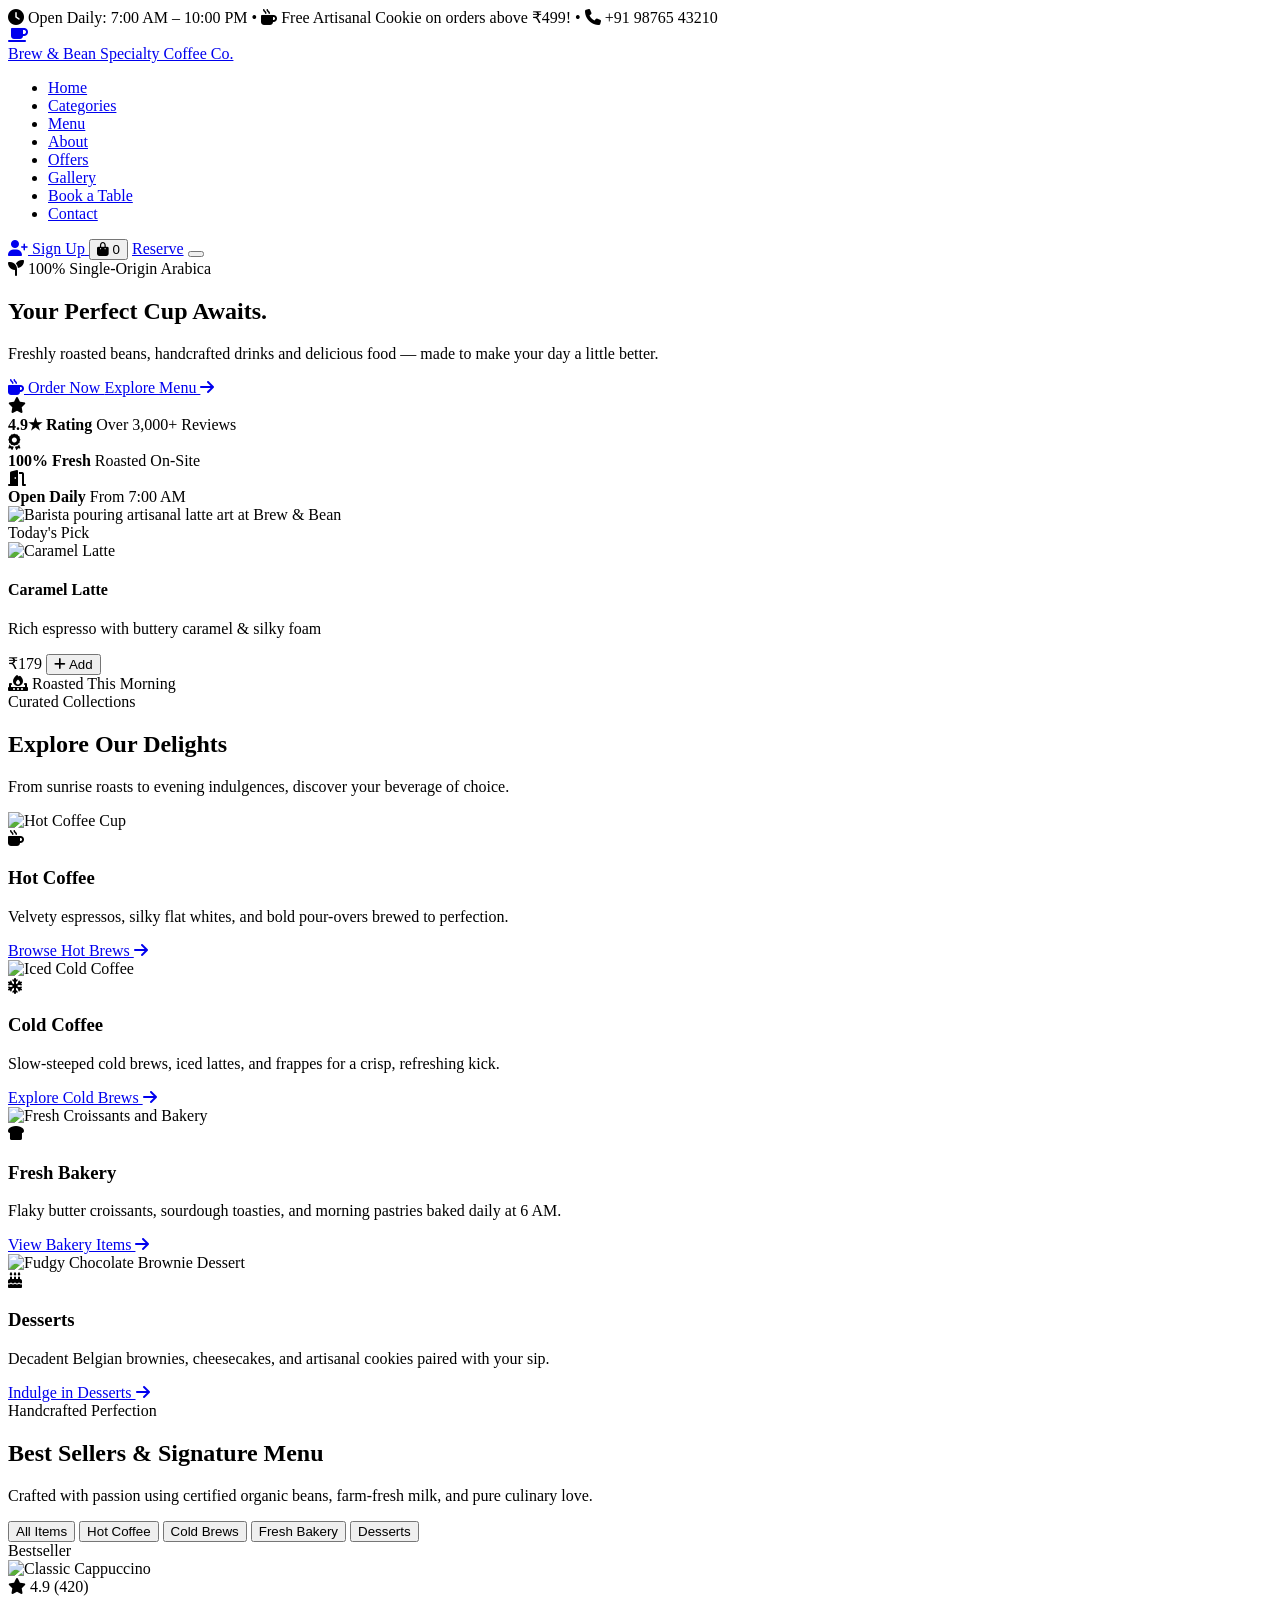
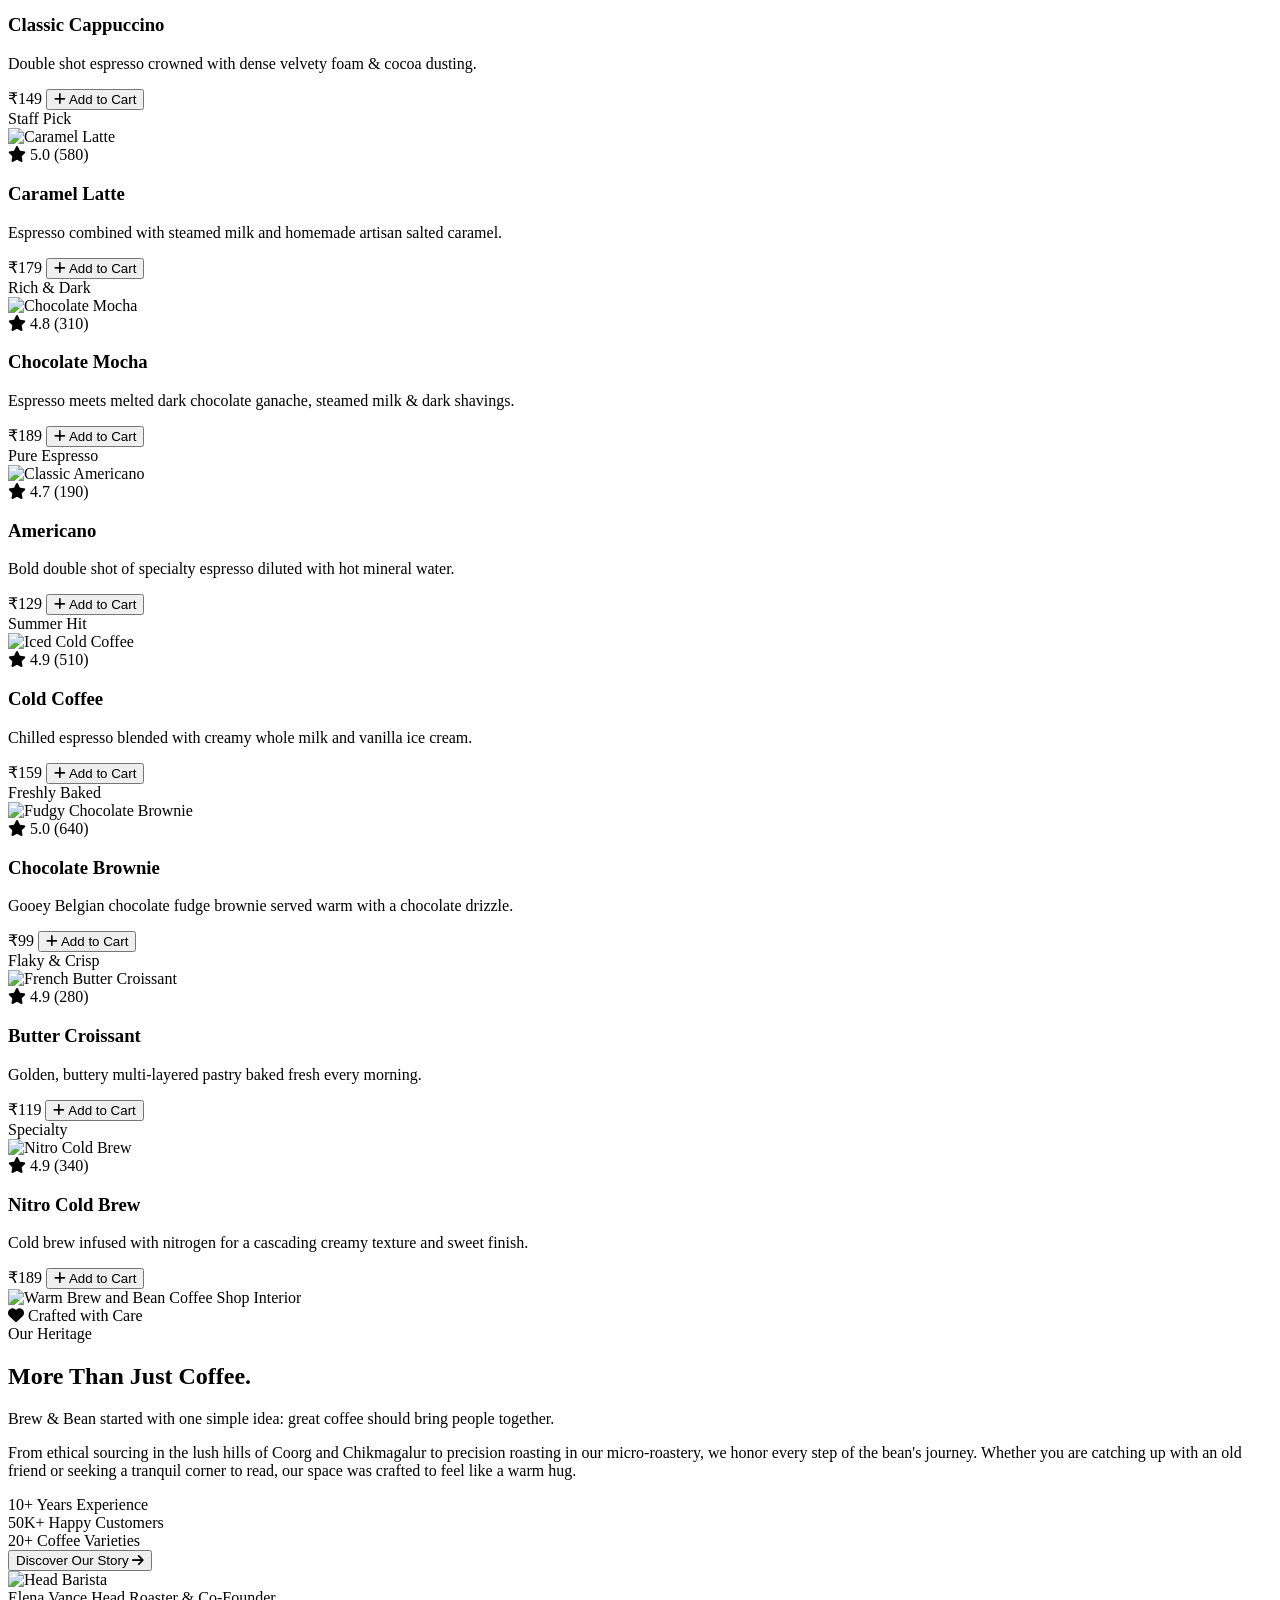
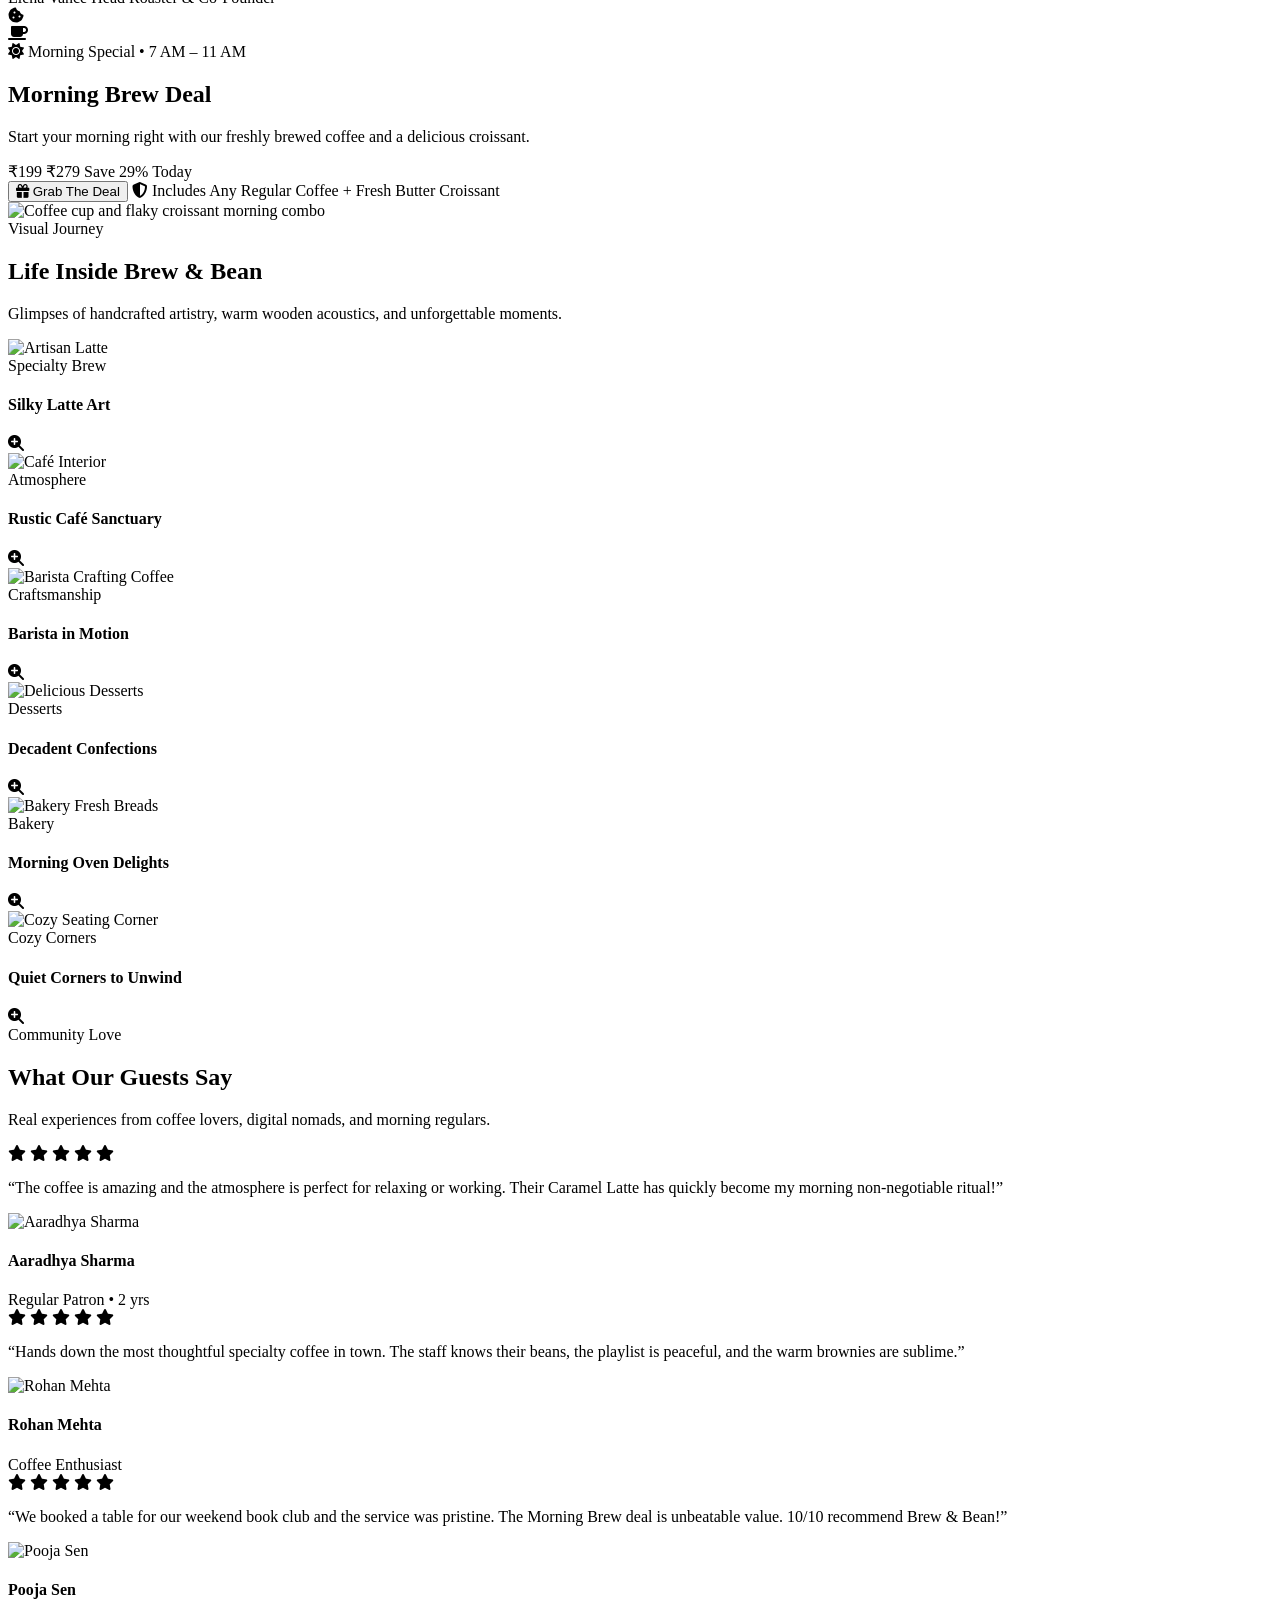
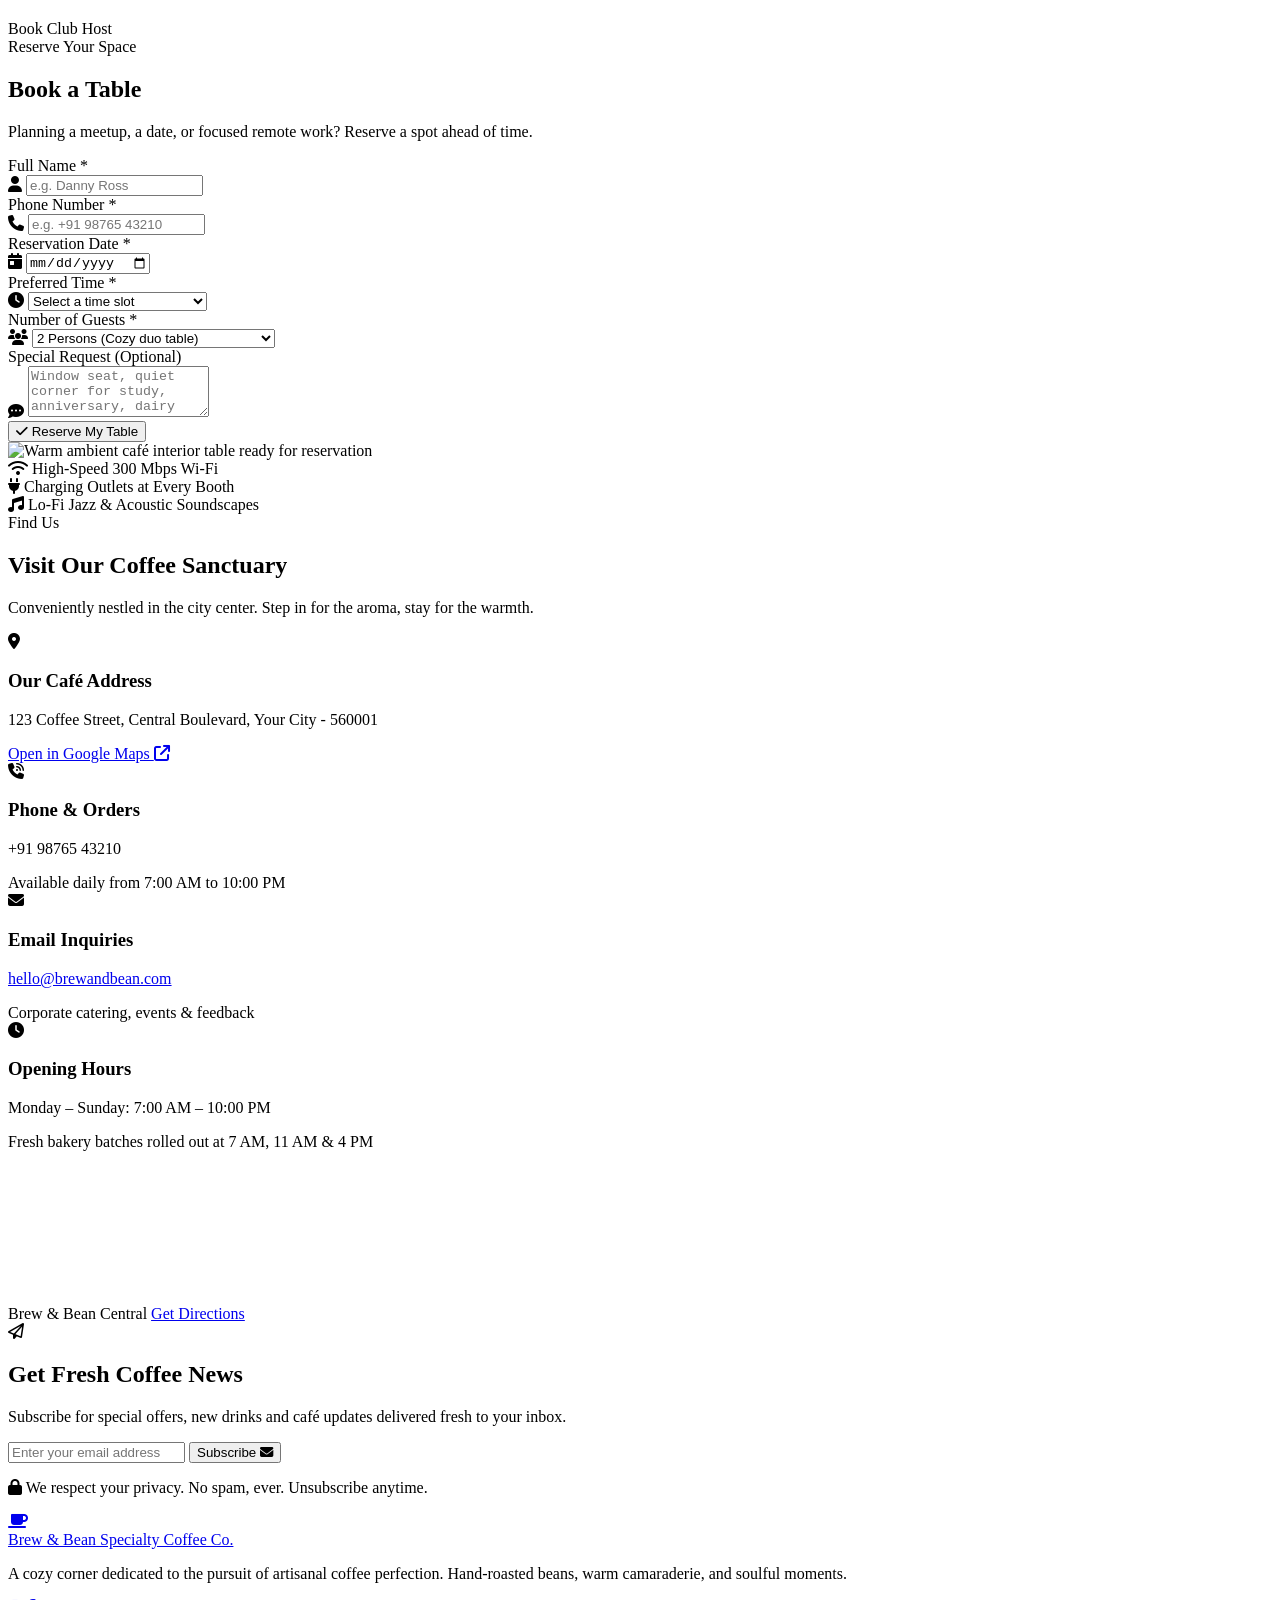
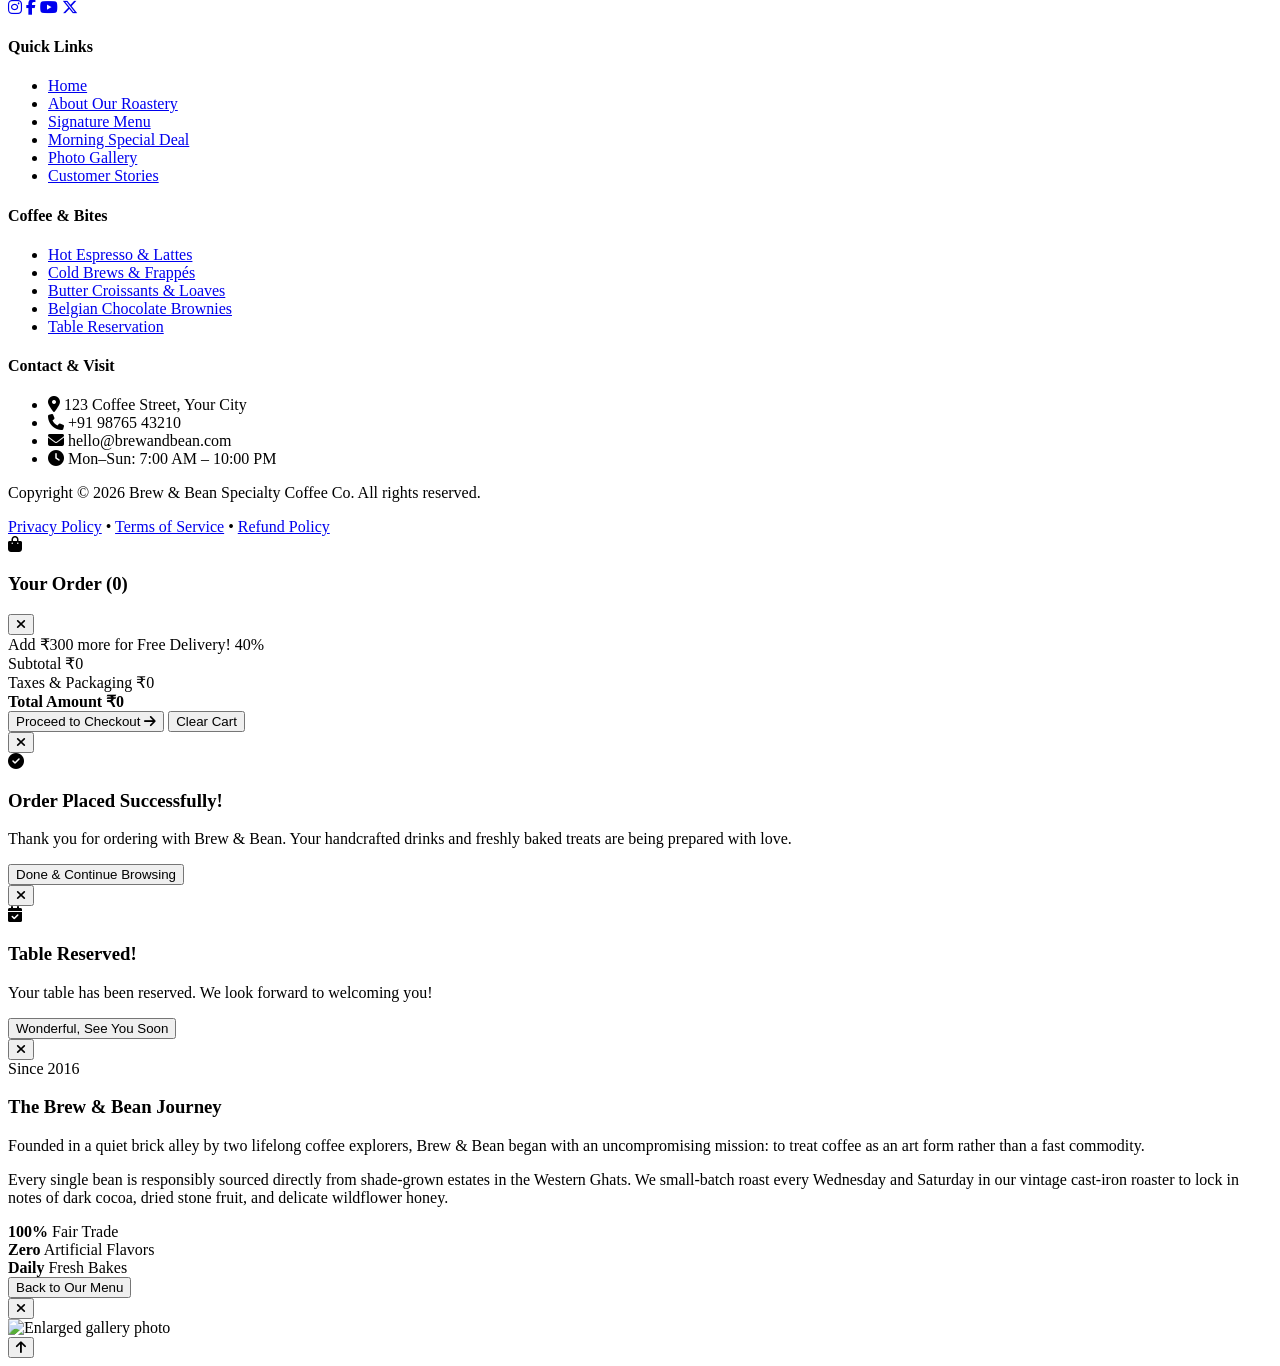
==== index.html @ 7ccc2989 "Add index.html" ====
<!DOCTYPE html>
<html lang="en">
<head>
  <meta charset="UTF-8">
  <meta name="viewport" content="width=device-width, initial-scale=1.0">
  <title>Brew & Bean | Handcrafted Artisanal Coffee & Bakery</title>
  <meta name="description" content="Experience freshly roasted specialty coffee, handcrafted drinks, and artisanal pastries at Brew & Bean. Visit our cozy café or order online.">

  <!-- Google Fonts: Playfair Display & DM Sans -->
  <link rel="preconnect" href="https://fonts.googleapis.com">
  <link rel="preconnect" href="https://fonts.gstatic.com" crossorigin>
  <link href="https://fonts.googleapis.com/css2?family=DM+Sans:ital,opsz,wght@0,9..40,300;0,9..40,400;0,9..40,500;0,9..40,600;0,9..40,700;1,9..40,400&family=Playfair+Display:ital,wght@0,400;0,500;0,600;0,700;0,800;1,400;1,600&display=swap" rel="stylesheet">

  <!-- Font Awesome Icons -->
  <link rel="stylesheet" href="https://cdnjs.cloudflare.com/ajax/libs/font-awesome/6.5.1/css/all.min.css" integrity="sha512-DTOQO9RWCH3ppGqcWaEA1BIZOC6xxalwEsw9c2QQeAIftl+Vegovlnee1c9QX4TctnWMn13TZye+giMm8e2LwA==" crossorigin="anonymous" referrerpolicy="no-referrer" />

  <!-- Main Stylesheet -->
  <link rel="stylesheet" href="style.css">
</head>
<body>

  <!-- Top Announcement Bar -->
  <div class="top-bar">
    <div class="container top-bar-content">
      <span><i class="fa-solid fa-clock"></i> Open Daily: 7:00 AM – 10:00 PM</span>
      <span class="top-bar-divider">•</span>
      <span><i class="fa-solid fa-mug-hot"></i> Free Artisanal Cookie on orders above ₹499!</span>
      <span class="top-bar-divider">•</span>
      <span><i class="fa-solid fa-phone"></i> +91 98765 43210</span>
    </div>
  </div>

  <!-- Sticky Navbar -->
  <header class="navbar" id="navbar">
    <div class="container nav-container">
      <a href="#home" class="logo" aria-label="Brew & Bean Home">
        <div class="logo-icon">
          <i class="fa-solid fa-mug-saucer"></i>
        </div>
        <div class="logo-text">
          <span class="brand-title">Brew &amp; Bean</span>
          <span class="brand-subtitle">Specialty Coffee Co.</span>
        </div>
      </a>

      <!-- Desktop Nav Menu -->
      <nav class="nav-menu" id="navMenu">
        <ul class="nav-list">
          <li class="nav-item"><a href="#home" class="nav-link active">Home</a></li>
          <li class="nav-item"><a href="#categories" class="nav-link">Categories</a></li>
          <li class="nav-item"><a href="#menu" class="nav-link">Menu</a></li>
          <li class="nav-item"><a href="#about" class="nav-link">About</a></li>
          <li class="nav-item"><a href="#deal" class="nav-link">Offers</a></li>
          <li class="nav-item"><a href="#gallery" class="nav-link">Gallery</a></li>
          <li class="nav-item"><a href="#reservation" class="nav-link">Book a Table</a></li>
          <li class="nav-item"><a href="#contact" class="nav-link">Contact</a></li>
        </ul>
      </nav>

      <!-- Nav Actions -->
      <div class="nav-actions">
        <!-- Single Sign Up Button -->
        <a href="auth.html#signup" class="btn btn-outline nav-signup-btn" id="navSignUpBtn" aria-label="Sign Up for Account">
          <i class="fa-solid fa-user-plus"></i> <span class="signup-btn-text">Sign Up</span>
        </a>

        <!-- Cart Toggle Button -->
        <button class="cart-btn" id="cartBtn" aria-label="View Shopping Cart">
          <i class="fa-solid fa-bag-shopping"></i>
          <span class="cart-badge" id="cartBadge">0</span>
        </button>

        <a href="#reservation" class="btn btn-primary nav-reserve-btn">Reserve</a>

        <!-- Mobile Hamburger Button -->
        <button class="hamburger-btn" id="hamburgerBtn" aria-label="Toggle navigation menu" aria-expanded="false">
          <span class="bar"></span>
          <span class="bar"></span>
          <span class="bar"></span>
        </button>
      </div>
    </div>
  </header>

  <main>
    <!-- Hero Section -->
    <section class="hero" id="home">
      <div class="hero-bg-overlay"></div>
      <div class="container hero-container">
        <div class="hero-content">
          <div class="hero-tag">
            <i class="fa-solid fa-seedling"></i> 100% Single-Origin Arabica
          </div>
          <h1 class="hero-title">
            Your Perfect Cup <span class="highlight-caramel">Awaits.</span>
          </h1>
          <p class="hero-subtitle">
            Freshly roasted beans, handcrafted drinks and delicious food — made to make your day a little better.
          </p>
          
          <div class="hero-buttons">
            <a href="#menu" class="btn btn-primary btn-lg">
              <i class="fa-solid fa-mug-hot"></i> Order Now
            </a>
            <a href="#menu" class="btn btn-outline btn-lg">
              Explore Menu <i class="fa-solid fa-arrow-right"></i>
            </a>
          </div>

          <!-- Trust Badges -->
          <div class="trust-badges">
            <div class="trust-item">
              <div class="trust-icon">
                <i class="fa-solid fa-star"></i>
              </div>
              <div class="trust-text">
                <strong>4.9★ Rating</strong>
                <span>Over 3,000+ Reviews</span>
              </div>
            </div>
            <div class="trust-divider"></div>
            <div class="trust-item">
              <div class="trust-icon">
                <i class="fa-solid fa-award"></i>
              </div>
              <div class="trust-text">
                <strong>100% Fresh</strong>
                <span>Roasted On-Site</span>
              </div>
            </div>
            <div class="trust-divider"></div>
            <div class="trust-item">
              <div class="trust-icon">
                <i class="fa-solid fa-door-open"></i>
              </div>
              <div class="trust-text">
                <strong>Open Daily</strong>
                <span>From 7:00 AM</span>
              </div>
            </div>
          </div>
        </div>

        <!-- Hero Media with Floating Pick Card -->
        <div class="hero-visual">
          <div class="hero-image-wrapper">
            <img src="https://images.unsplash.com/photo-1509042239860-f550ce710b93?q=80&w=1000&auto=format&fit=crop" 
                 alt="Barista pouring artisanal latte art at Brew & Bean" 
                 class="hero-img" 
                 id="heroImage" 
                 loading="eager">
            
            <div class="hero-glow"></div>

            <!-- Floating "Today's Pick" Card -->
            <div class="todays-pick-card" id="todaysPick">
              <div class="pick-tag">Today's Pick</div>
              <div class="pick-body">
                <img src="https://images.unsplash.com/photo-1570968915860-54d5c301fa9f?q=80&w=300&auto=format&fit=crop" 
                     alt="Caramel Latte" 
                     class="pick-img">
                <div class="pick-info">
                  <h4 class="pick-title">Caramel Latte</h4>
                  <p class="pick-desc">Rich espresso with buttery caramel & silky foam</p>
                  <div class="pick-price-row">
                    <span class="pick-price">₹179</span>
                    <button class="btn btn-sm btn-primary add-pick-btn" 
                            data-id="caramel-latte" 
                            data-name="Caramel Latte" 
                            data-price="179" 
                            data-img="https://images.unsplash.com/photo-1570968915860-54d5c301fa9f?q=80&w=300&auto=format&fit=crop"
                            aria-label="Add Caramel Latte to cart">
                      <i class="fa-solid fa-plus"></i> Add
                    </button>
                  </div>
                </div>
              </div>
            </div>

            <!-- Floating Steam Badge -->
            <div class="floating-badge fresh-roast-badge">
              <i class="fa-solid fa-fire-burner"></i>
              <span>Roasted This Morning</span>
            </div>
          </div>
        </div>
      </div>
    </section>

    <!-- Categories Section -->
    <section class="section categories-section" id="categories">
      <div class="container">
        <div class="section-header text-center">
          <span class="section-badge">Curated Collections</span>
          <h2 class="section-title">Explore Our Delights</h2>
          <p class="section-subtitle">
            From sunrise roasts to evening indulgences, discover your beverage of choice.
          </p>
        </div>

        <div class="categories-grid">
          <!-- Card 1: Hot Coffee -->
          <div class="category-card" data-category="hot-coffee">
            <div class="category-img-container">
              <img src="https://images.unsplash.com/photo-1514432324607-a09d9b4aefdd?q=80&w=600&auto=format&fit=crop" 
                   alt="Hot Coffee Cup" 
                   loading="lazy">
              <div class="category-icon-overlay">
                <i class="fa-solid fa-mug-hot"></i>
              </div>
            </div>
            <div class="category-content">
              <h3 class="category-title">Hot Coffee</h3>
              <p class="category-description">
                Velvety espressos, silky flat whites, and bold pour-overs brewed to perfection.
              </p>
              <a href="#menu" class="category-link" data-filter="hot">Browse Hot Brews <i class="fa-solid fa-arrow-right"></i></a>
            </div>
          </div>

          <!-- Card 2: Cold Coffee -->
          <div class="category-card" data-category="cold-coffee">
            <div class="category-img-container">
              <img src="https://images.unsplash.com/photo-1517701550927-30cf4ba1dba5?q=80&w=600&auto=format&fit=crop" 
                   alt="Iced Cold Coffee" 
                   loading="lazy">
              <div class="category-icon-overlay">
                <i class="fa-solid fa-snowflake"></i>
              </div>
            </div>
            <div class="category-content">
              <h3 class="category-title">Cold Coffee</h3>
              <p class="category-description">
                Slow-steeped cold brews, iced lattes, and frappes for a crisp, refreshing kick.
              </p>
              <a href="#menu" class="category-link" data-filter="cold">Explore Cold Brews <i class="fa-solid fa-arrow-right"></i></a>
            </div>
          </div>

          <!-- Card 3: Fresh Bakery -->
          <div class="category-card" data-category="bakery">
            <div class="category-img-container">
              <img src="https://images.unsplash.com/photo-1555507036-ab1f4038808a?q=80&w=600&auto=format&fit=crop" 
                   alt="Fresh Croissants and Bakery" 
                   loading="lazy">
              <div class="category-icon-overlay">
                <i class="fa-solid fa-bread-slice"></i>
              </div>
            </div>
            <div class="category-content">
              <h3 class="category-title">Fresh Bakery</h3>
              <p class="category-description">
                Flaky butter croissants, sourdough toasties, and morning pastries baked daily at 6 AM.
              </p>
              <a href="#menu" class="category-link" data-filter="bakery">View Bakery Items <i class="fa-solid fa-arrow-right"></i></a>
            </div>
          </div>

          <!-- Card 4: Desserts -->
          <div class="category-card" data-category="desserts">
            <div class="category-img-container">
              <img src="https://images.unsplash.com/photo-1606313564200-e75d5e30476c?q=80&w=600&auto=format&fit=crop" 
                   alt="Fudgy Chocolate Brownie Dessert" 
                   loading="lazy">
              <div class="category-icon-overlay">
                <i class="fa-solid fa-cake-candles"></i>
              </div>
            </div>
            <div class="category-content">
              <h3 class="category-title">Desserts</h3>
              <p class="category-description">
                Decadent Belgian brownies, cheesecakes, and artisanal cookies paired with your sip.
              </p>
              <a href="#menu" class="category-link" data-filter="desserts">Indulge in Desserts <i class="fa-solid fa-arrow-right"></i></a>
            </div>
          </div>
        </div>
      </div>
    </section>

    <!-- Best Sellers / Menu Section -->
    <section class="section menu-section" id="menu">
      <div class="container">
        <div class="section-header text-center">
          <span class="section-badge">Handcrafted Perfection</span>
          <h2 class="section-title">Best Sellers &amp; Signature Menu</h2>
          <p class="section-subtitle">
            Crafted with passion using certified organic beans, farm-fresh milk, and pure culinary love.
          </p>
        </div>

        <!-- Filter Tabs -->
        <div class="menu-filters">
          <button class="filter-btn active" data-category="all">All Items</button>
          <button class="filter-btn" data-category="hot">Hot Coffee</button>
          <button class="filter-btn" data-category="cold">Cold Brews</button>
          <button class="filter-btn" data-category="bakery">Fresh Bakery</button>
          <button class="filter-btn" data-category="desserts">Desserts</button>
        </div>

        <!-- Products Grid -->
        <div class="products-grid" id="productsGrid">
          <!-- Product 1: Classic Cappuccino -->
          <div class="product-card" data-category="hot">
            <div class="product-badge">Bestseller</div>
            <div class="product-img-wrapper">
              <img src="https://images.unsplash.com/photo-1572442388796-11668a67e53d?q=80&w=600&auto=format&fit=crop" 
                   alt="Classic Cappuccino" 
                   loading="lazy">
            </div>
            <div class="product-details">
              <div class="product-rating">
                <i class="fa-solid fa-star"></i> 4.9 <span>(420)</span>
              </div>
              <h3 class="product-name">Classic Cappuccino</h3>
              <p class="product-desc">Double shot espresso crowned with dense velvety foam & cocoa dusting.</p>
              <div class="product-footer">
                <span class="product-price">₹149</span>
                <button class="btn btn-sm btn-primary add-to-cart-btn" 
                        data-id="classic-cappuccino" 
                        data-name="Classic Cappuccino" 
                        data-price="149" 
                        data-img="https://images.unsplash.com/photo-1572442388796-11668a67e53d?q=80&w=600&auto=format&fit=crop">
                  <i class="fa-solid fa-plus"></i> Add to Cart
                </button>
              </div>
            </div>
          </div>

          <!-- Product 2: Caramel Latte -->
          <div class="product-card" data-category="hot">
            <div class="product-badge">Staff Pick</div>
            <div class="product-img-wrapper">
              <img src="https://images.unsplash.com/photo-1570968915860-54d5c301fa9f?q=80&w=600&auto=format&fit=crop" 
                   alt="Caramel Latte" 
                   loading="lazy">
            </div>
            <div class="product-details">
              <div class="product-rating">
                <i class="fa-solid fa-star"></i> 5.0 <span>(580)</span>
              </div>
              <h3 class="product-name">Caramel Latte</h3>
              <p class="product-desc">Espresso combined with steamed milk and homemade artisan salted caramel.</p>
              <div class="product-footer">
                <span class="product-price">₹179</span>
                <button class="btn btn-sm btn-primary add-to-cart-btn" 
                        data-id="caramel-latte" 
                        data-name="Caramel Latte" 
                        data-price="179" 
                        data-img="https://images.unsplash.com/photo-1570968915860-54d5c301fa9f?q=80&w=600&auto=format&fit=crop">
                  <i class="fa-solid fa-plus"></i> Add to Cart
                </button>
              </div>
            </div>
          </div>

          <!-- Product 3: Chocolate Mocha -->
          <div class="product-card" data-category="hot">
            <div class="product-badge">Rich & Dark</div>
            <div class="product-img-wrapper">
              <img src="https://images.unsplash.com/photo-1578314675249-a6910f80cc4e?q=80&w=600&auto=format&fit=crop" 
                   alt="Chocolate Mocha" 
                   loading="lazy">
            </div>
            <div class="product-details">
              <div class="product-rating">
                <i class="fa-solid fa-star"></i> 4.8 <span>(310)</span>
              </div>
              <h3 class="product-name">Chocolate Mocha</h3>
              <p class="product-desc">Espresso meets melted dark chocolate ganache, steamed milk & dark shavings.</p>
              <div class="product-footer">
                <span class="product-price">₹189</span>
                <button class="btn btn-sm btn-primary add-to-cart-btn" 
                        data-id="chocolate-mocha" 
                        data-name="Chocolate Mocha" 
                        data-price="189" 
                        data-img="https://images.unsplash.com/photo-1578314675249-a6910f80cc4e?q=80&w=600&auto=format&fit=crop">
                  <i class="fa-solid fa-plus"></i> Add to Cart
                </button>
              </div>
            </div>
          </div>

          <!-- Product 4: Americano -->
          <div class="product-card" data-category="hot">
            <div class="product-badge">Pure Espresso</div>
            <div class="product-img-wrapper">
              <img src="https://images.unsplash.com/photo-1551030173-122aabc4489c?q=80&w=600&auto=format&fit=crop" 
                   alt="Classic Americano" 
                   loading="lazy">
            </div>
            <div class="product-details">
              <div class="product-rating">
                <i class="fa-solid fa-star"></i> 4.7 <span>(190)</span>
              </div>
              <h3 class="product-name">Americano</h3>
              <p class="product-desc">Bold double shot of specialty espresso diluted with hot mineral water.</p>
              <div class="product-footer">
                <span class="product-price">₹129</span>
                <button class="btn btn-sm btn-primary add-to-cart-btn" 
                        data-id="americano" 
                        data-name="Americano" 
                        data-price="129" 
                        data-img="https://images.unsplash.com/photo-1551030173-122aabc4489c?q=80&w=600&auto=format&fit=crop">
                  <i class="fa-solid fa-plus"></i> Add to Cart
                </button>
              </div>
            </div>
          </div>

          <!-- Product 5: Cold Coffee -->
          <div class="product-card" data-category="cold">
            <div class="product-badge">Summer Hit</div>
            <div class="product-img-wrapper">
              <img src="https://images.unsplash.com/photo-1517701550927-30cf4ba1dba5?q=80&w=600&auto=format&fit=crop" 
                   alt="Iced Cold Coffee" 
                   loading="lazy">
            </div>
            <div class="product-details">
              <div class="product-rating">
                <i class="fa-solid fa-star"></i> 4.9 <span>(510)</span>
              </div>
              <h3 class="product-name">Cold Coffee</h3>
              <p class="product-desc">Chilled espresso blended with creamy whole milk and vanilla ice cream.</p>
              <div class="product-footer">
                <span class="product-price">₹159</span>
                <button class="btn btn-sm btn-primary add-to-cart-btn" 
                        data-id="cold-coffee" 
                        data-name="Cold Coffee" 
                        data-price="159" 
                        data-img="https://images.unsplash.com/photo-1517701550927-30cf4ba1dba5?q=80&w=600&auto=format&fit=crop">
                  <i class="fa-solid fa-plus"></i> Add to Cart
                </button>
              </div>
            </div>
          </div>

          <!-- Product 6: Chocolate Brownie -->
          <div class="product-card" data-category="desserts">
            <div class="product-badge">Freshly Baked</div>
            <div class="product-img-wrapper">
              <img src="https://images.unsplash.com/photo-1606313564200-e75d5e30476c?q=80&w=600&auto=format&fit=crop" 
                   alt="Fudgy Chocolate Brownie" 
                   loading="lazy">
            </div>
            <div class="product-details">
              <div class="product-rating">
                <i class="fa-solid fa-star"></i> 5.0 <span>(640)</span>
              </div>
              <h3 class="product-name">Chocolate Brownie</h3>
              <p class="product-desc">Gooey Belgian chocolate fudge brownie served warm with a chocolate drizzle.</p>
              <div class="product-footer">
                <span class="product-price">₹99</span>
                <button class="btn btn-sm btn-primary add-to-cart-btn" 
                        data-id="chocolate-brownie" 
                        data-name="Chocolate Brownie" 
                        data-price="99" 
                        data-img="https://images.unsplash.com/photo-1606313564200-e75d5e30476c?q=80&w=600&auto=format&fit=crop">
                  <i class="fa-solid fa-plus"></i> Add to Cart
                </button>
              </div>
            </div>
          </div>

          <!-- Product 7: French Butter Croissant (Bakery bonus) -->
          <div class="product-card" data-category="bakery">
            <div class="product-badge">Flaky & Crisp</div>
            <div class="product-img-wrapper">
              <img src="https://images.unsplash.com/photo-1555507036-ab1f4038808a?q=80&w=600&auto=format&fit=crop" 
                   alt="French Butter Croissant" 
                   loading="lazy">
            </div>
            <div class="product-details">
              <div class="product-rating">
                <i class="fa-solid fa-star"></i> 4.9 <span>(280)</span>
              </div>
              <h3 class="product-name">Butter Croissant</h3>
              <p class="product-desc">Golden, buttery multi-layered pastry baked fresh every morning.</p>
              <div class="product-footer">
                <span class="product-price">₹119</span>
                <button class="btn btn-sm btn-primary add-to-cart-btn" 
                        data-id="butter-croissant" 
                        data-name="Butter Croissant" 
                        data-price="119" 
                        data-img="https://images.unsplash.com/photo-1555507036-ab1f4038808a?q=80&w=600&auto=format&fit=crop">
                  <i class="fa-solid fa-plus"></i> Add to Cart
                </button>
              </div>
            </div>
          </div>

          <!-- Product 8: Nitro Cold Brew (Cold bonus) -->
          <div class="product-card" data-category="cold">
            <div class="product-badge">Specialty</div>
            <div class="product-img-wrapper">
              <img src="https://images.unsplash.com/photo-1517256064527-09c73fc73e38?q=80&w=600&auto=format&fit=crop" 
                   alt="Nitro Cold Brew" 
                   loading="lazy">
            </div>
            <div class="product-details">
              <div class="product-rating">
                <i class="fa-solid fa-star"></i> 4.9 <span>(340)</span>
              </div>
              <h3 class="product-name">Nitro Cold Brew</h3>
              <p class="product-desc">Cold brew infused with nitrogen for a cascading creamy texture and sweet finish.</p>
              <div class="product-footer">
                <span class="product-price">₹189</span>
                <button class="btn btn-sm btn-primary add-to-cart-btn" 
                        data-id="nitro-cold-brew" 
                        data-name="Nitro Cold Brew" 
                        data-price="189" 
                        data-img="https://images.unsplash.com/photo-1517256064527-09c73fc73e38?q=80&w=600&auto=format&fit=crop">
                  <i class="fa-solid fa-plus"></i> Add to Cart
                </button>
              </div>
            </div>
          </div>
        </div>
      </div>
    </section>

    <!-- About Section -->
    <section class="section about-section" id="about">
      <div class="container about-container">
        <div class="about-visual">
          <div class="about-image-stack">
            <img src="https://images.unsplash.com/photo-1442512595331-e89e73853f31?q=80&w=800&auto=format&fit=crop" 
                 alt="Warm Brew and Bean Coffee Shop Interior" 
                 class="about-img-main" 
                 loading="lazy">
            <div class="about-accent-badge">
              <i class="fa-solid fa-heart"></i>
              <span>Crafted with Care</span>
            </div>
          </div>
        </div>

        <div class="about-content">
          <span class="section-badge">Our Heritage</span>
          <h2 class="section-title">More Than Just Coffee.</h2>
          <p class="about-lead">
            Brew &amp; Bean started with one simple idea: great coffee should bring people together.
          </p>
          <p class="about-text">
            From ethical sourcing in the lush hills of Coorg and Chikmagalur to precision roasting in our micro-roastery, we honor every step of the bean's journey. Whether you are catching up with an old friend or seeking a tranquil corner to read, our space was crafted to feel like a warm hug.
          </p>

          <!-- Statistics -->
          <div class="about-stats">
            <div class="stat-card">
              <span class="stat-number">10+</span>
              <span class="stat-label">Years Experience</span>
            </div>
            <div class="stat-card">
              <span class="stat-number">50K+</span>
              <span class="stat-label">Happy Customers</span>
            </div>
            <div class="stat-card">
              <span class="stat-number">20+</span>
              <span class="stat-label">Coffee Varieties</span>
            </div>
          </div>

          <div class="about-actions">
            <button class="btn btn-primary" id="openStoryModalBtn">
              Discover Our Story <i class="fa-solid fa-arrow-right"></i>
            </button>
            <div class="barista-quote">
              <img src="https://images.unsplash.com/photo-1534528741775-53994a69daeb?q=80&w=150&auto=format&fit=crop" alt="Head Barista" class="quote-avatar">
              <div class="quote-text">
                <span class="quote-author">Elena Vance</span>
                <span class="quote-role">Head Roaster &amp; Co-Founder</span>
              </div>
            </div>
          </div>
        </div>
      </div>
    </section>

    <!-- Special Offer Section -->
    <section class="special-offer-section" id="deal">
      <div class="container">
        <div class="offer-banner">
          <div class="offer-decor-bean bean-1"><i class="fa-solid fa-cookie-bite"></i></div>
          <div class="offer-decor-bean bean-2"><i class="fa-solid fa-mug-saucer"></i></div>

          <div class="offer-content">
            <div class="offer-badge">
              <i class="fa-solid fa-sun"></i> Morning Special • 7 AM – 11 AM
            </div>
            <h2 class="offer-title">Morning Brew Deal</h2>
            <p class="offer-desc">
              Start your morning right with our freshly brewed coffee and a delicious croissant.
            </p>
            <div class="offer-pricing">
              <span class="price-current">₹199</span>
              <span class="price-original">₹279</span>
              <span class="price-saving">Save 29% Today</span>
            </div>
            <div class="offer-cta-group">
              <button class="btn btn-primary btn-lg" id="grabDealBtn">
                <i class="fa-solid fa-gift"></i> Grab The Deal
              </button>
              <span class="offer-hint"><i class="fa-solid fa-shield-halved"></i> Includes Any Regular Coffee + Fresh Butter Croissant</span>
            </div>
          </div>

          <div class="offer-visual">
            <img src="https://images.unsplash.com/photo-1521017432531-fbd92d768814?q=80&w=700&auto=format&fit=crop" 
                 alt="Coffee cup and flaky croissant morning combo" 
                 class="offer-img" 
                 loading="lazy">
          </div>
        </div>
      </div>
    </section>

    <!-- Masonry-Style Photo Gallery -->
    <section class="section gallery-section" id="gallery">
      <div class="container">
        <div class="section-header text-center">
          <span class="section-badge">Visual Journey</span>
          <h2 class="section-title">Life Inside Brew &amp; Bean</h2>
          <p class="section-subtitle">
            Glimpses of handcrafted artistry, warm wooden acoustics, and unforgettable moments.
          </p>
        </div>

        <div class="gallery-grid">
          <!-- Item 1: Coffee -->
          <div class="gallery-item" data-full="https://images.unsplash.com/photo-1541167760496-1628856ab772?q=80&w=1200&auto=format&fit=crop" data-caption="Artisan Latte Art with silky micro-foam">
            <img src="https://images.unsplash.com/photo-1541167760496-1628856ab772?q=80&w=600&auto=format&fit=crop" alt="Artisan Latte" loading="lazy">
            <div class="gallery-overlay">
              <span class="gallery-tag">Specialty Brew</span>
              <h4 class="gallery-caption">Silky Latte Art</h4>
              <i class="fa-solid fa-magnifying-glass-plus zoom-icon"></i>
            </div>
          </div>

          <!-- Item 2: Café interior -->
          <div class="gallery-item item-wide" data-full="https://images.unsplash.com/photo-1501339847302-ac426a4a7cbb?q=80&w=1200&auto=format&fit=crop" data-caption="Sunlit rustic seating and warm ambient glow">
            <img src="https://images.unsplash.com/photo-1501339847302-ac426a4a7cbb?q=80&w=800&auto=format&fit=crop" alt="Café Interior" loading="lazy">
            <div class="gallery-overlay">
              <span class="gallery-tag">Atmosphere</span>
              <h4 class="gallery-caption">Rustic Café Sanctuary</h4>
              <i class="fa-solid fa-magnifying-glass-plus zoom-icon"></i>
            </div>
          </div>

          <!-- Item 3: Barista -->
          <div class="gallery-item" data-full="https://images.unsplash.com/photo-1495474472287-4d71bcdd2085?q=80&w=1200&auto=format&fit=crop" data-caption="Barista crafting precise manual pour-over">
            <img src="https://images.unsplash.com/photo-1495474472287-4d71bcdd2085?q=80&w=600&auto=format&fit=crop" alt="Barista Crafting Coffee" loading="lazy">
            <div class="gallery-overlay">
              <span class="gallery-tag">Craftsmanship</span>
              <h4 class="gallery-caption">Barista in Motion</h4>
              <i class="fa-solid fa-magnifying-glass-plus zoom-icon"></i>
            </div>
          </div>

          <!-- Item 4: Desserts -->
          <div class="gallery-item" data-full="https://images.unsplash.com/photo-1587314168485-3236d6710814?q=80&w=1200&auto=format&fit=crop" data-caption="Decadent pastries and dessert selections">
            <img src="https://images.unsplash.com/photo-1587314168485-3236d6710814?q=80&w=600&auto=format&fit=crop" alt="Delicious Desserts" loading="lazy">
            <div class="gallery-overlay">
              <span class="gallery-tag">Desserts</span>
              <h4 class="gallery-caption">Decadent Confections</h4>
              <i class="fa-solid fa-magnifying-glass-plus zoom-icon"></i>
            </div>
          </div>

          <!-- Item 5: Bakery -->
          <div class="gallery-item" data-full="https://images.unsplash.com/photo-1509440159596-0249088772ff?q=80&w=1200&auto=format&fit=crop" data-caption="Freshly baked sourdough and golden croissants">
            <img src="https://images.unsplash.com/photo-1509440159596-0249088772ff?q=80&w=600&auto=format&fit=crop" alt="Bakery Fresh Breads" loading="lazy">
            <div class="gallery-overlay">
              <span class="gallery-tag">Bakery</span>
              <h4 class="gallery-caption">Morning Oven Delights</h4>
              <i class="fa-solid fa-magnifying-glass-plus zoom-icon"></i>
            </div>
          </div>

          <!-- Item 6: Cozy seating -->
          <div class="gallery-item" data-full="https://images.unsplash.com/photo-1554118811-1e0d58224f24?q=80&w=1200&auto=format&fit=crop" data-caption="Cozy reading nooks and ambient coffee conversation corners">
            <img src="https://images.unsplash.com/photo-1554118811-1e0d58224f24?q=80&w=600&auto=format&fit=crop" alt="Cozy Seating Corner" loading="lazy">
            <div class="gallery-overlay">
              <span class="gallery-tag">Cozy Corners</span>
              <h4 class="gallery-caption">Quiet Corners to Unwind</h4>
              <i class="fa-solid fa-magnifying-glass-plus zoom-icon"></i>
            </div>
          </div>
        </div>
      </div>
    </section>

    <!-- Customer Reviews Section -->
    <section class="section reviews-section" id="reviews">
      <div class="container">
        <div class="section-header text-center">
          <span class="section-badge">Community Love</span>
          <h2 class="section-title">What Our Guests Say</h2>
          <p class="section-subtitle">
            Real experiences from coffee lovers, digital nomads, and morning regulars.
          </p>
        </div>

        <div class="reviews-grid">
          <!-- Review 1 -->
          <div class="review-card">
            <div class="review-rating">
              <i class="fa-solid fa-star"></i>
              <i class="fa-solid fa-star"></i>
              <i class="fa-solid fa-star"></i>
              <i class="fa-solid fa-star"></i>
              <i class="fa-solid fa-star"></i>
            </div>
            <p class="review-text">
              “The coffee is amazing and the atmosphere is perfect for relaxing or working. Their Caramel Latte has quickly become my morning non-negotiable ritual!”
            </p>
            <div class="reviewer-meta">
              <img src="https://images.unsplash.com/photo-1494790108377-be9c29b29330?q=80&w=150&auto=format&fit=crop" 
                   alt="Aaradhya Sharma" 
                   class="reviewer-avatar">
              <div class="reviewer-info">
                <h4 class="reviewer-name">Aaradhya Sharma</h4>
                <span class="reviewer-tag">Regular Patron • 2 yrs</span>
              </div>
            </div>
          </div>

          <!-- Review 2 -->
          <div class="review-card">
            <div class="review-rating">
              <i class="fa-solid fa-star"></i>
              <i class="fa-solid fa-star"></i>
              <i class="fa-solid fa-star"></i>
              <i class="fa-solid fa-star"></i>
              <i class="fa-solid fa-star"></i>
            </div>
            <p class="review-text">
              “Hands down the most thoughtful specialty coffee in town. The staff knows their beans, the playlist is peaceful, and the warm brownies are sublime.”
            </p>
            <div class="reviewer-meta">
              <img src="https://images.unsplash.com/photo-1507003211169-0a1dd7228f2d?q=80&w=150&auto=format&fit=crop" 
                   alt="Rohan Mehta" 
                   class="reviewer-avatar">
              <div class="reviewer-info">
                <h4 class="reviewer-name">Rohan Mehta</h4>
                <span class="reviewer-tag">Coffee Enthusiast</span>
              </div>
            </div>
          </div>

          <!-- Review 3 -->
          <div class="review-card">
            <div class="review-rating">
              <i class="fa-solid fa-star"></i>
              <i class="fa-solid fa-star"></i>
              <i class="fa-solid fa-star"></i>
              <i class="fa-solid fa-star"></i>
              <i class="fa-solid fa-star"></i>
            </div>
            <p class="review-text">
              “We booked a table for our weekend book club and the service was pristine. The Morning Brew deal is unbeatable value. 10/10 recommend Brew &amp; Bean!”
            </p>
            <div class="reviewer-meta">
              <img src="https://images.unsplash.com/photo-1534528741775-53994a69daeb?q=80&w=150&auto=format&fit=crop" 
                   alt="Pooja Sen" 
                   class="reviewer-avatar">
              <div class="reviewer-info">
                <h4 class="reviewer-name">Pooja Sen</h4>
                <span class="reviewer-tag">Book Club Host</span>
              </div>
            </div>
          </div>
        </div>
      </div>
    </section>

    <!-- Table Reservation Section -->
    <section class="section reservation-section" id="reservation">
      <div class="container">
        <div class="reservation-wrapper">
          <!-- Reservation Form -->
          <div class="reservation-card">
            <div class="reservation-header">
              <span class="section-badge">Reserve Your Space</span>
              <h2 class="reservation-title">Book a Table</h2>
              <p class="reservation-subtitle">
                Planning a meetup, a date, or focused remote work? Reserve a spot ahead of time.
              </p>
            </div>

            <form id="reservationForm" class="reservation-form" novalidate>
              <div class="form-row">
                <div class="form-group">
                  <label for="resName">Full Name <span class="req">*</span></label>
                  <div class="input-with-icon">
                    <i class="fa-solid fa-user"></i>
                    <input type="text" id="resName" name="name" placeholder="e.g. Danny Ross" required>
                  </div>
                  <span class="error-msg" id="resNameError"></span>
                </div>

                <div class="form-group">
                  <label for="resPhone">Phone Number <span class="req">*</span></label>
                  <div class="input-with-icon">
                    <i class="fa-solid fa-phone"></i>
                    <input type="tel" id="resPhone" name="phone" placeholder="e.g. +91 98765 43210" required>
                  </div>
                  <span class="error-msg" id="resPhoneError"></span>
                </div>
              </div>

              <div class="form-row">
                <div class="form-group">
                  <label for="resDate">Reservation Date <span class="req">*</span></label>
                  <div class="input-with-icon">
                    <i class="fa-solid fa-calendar-day"></i>
                    <input type="date" id="resDate" name="date" required>
                  </div>
                  <span class="error-msg" id="resDateError"></span>
                </div>

                <div class="form-group">
                  <label for="resTime">Preferred Time <span class="req">*</span></label>
                  <div class="input-with-icon">
                    <i class="fa-solid fa-clock"></i>
                    <select id="resTime" name="time" required>
                      <option value="">Select a time slot</option>
                      <option value="08:00 AM">08:00 AM - Morning Fresh</option>
                      <option value="10:00 AM">10:00 AM - Mid-Morning</option>
                      <option value="12:00 PM">12:00 PM - Lunch Brew</option>
                      <option value="02:30 PM">02:30 PM - Afternoon Chill</option>
                      <option value="05:00 PM">05:00 PM - Golden Hour</option>
                      <option value="07:30 PM">07:30 PM - Evening Cozy</option>
                    </select>
                  </div>
                  <span class="error-msg" id="resTimeError"></span>
                </div>
              </div>

              <div class="form-group">
                <label for="resGuests">Number of Guests <span class="req">*</span></label>
                <div class="input-with-icon">
                  <i class="fa-solid fa-users"></i>
                  <select id="resGuests" name="guests" required>
                    <option value="1">1 Person (Solo table / quiet nook)</option>
                    <option value="2" selected>2 Persons (Cozy duo table)</option>
                    <option value="3-4">3 to 4 Persons (Booth table)</option>
                    <option value="5-8">5 to 8 Persons (Communal oak table)</option>
                    <option value="8+">8+ Persons (Event/Party inquiry)</option>
                  </select>
                </div>
                <span class="error-msg" id="resGuestsError"></span>
              </div>

              <div class="form-group">
                <label for="resRequests">Special Request (Optional)</label>
                <div class="input-with-icon textarea-icon">
                  <i class="fa-solid fa-comment-dots"></i>
                  <textarea id="resRequests" name="requests" rows="3" placeholder="Window seat, quiet corner for study, anniversary, dairy allergies..."></textarea>
                </div>
              </div>

              <button type="submit" class="btn btn-primary btn-block btn-lg" id="submitReservationBtn">
                <i class="fa-solid fa-check"></i> Reserve My Table
              </button>
            </form>
          </div>

          <!-- Reservation Visual & Features -->
          <div class="reservation-visual">
            <img src="https://images.unsplash.com/photo-1559925393-8be0ec4767c8?q=80&w=900&auto=format&fit=crop" 
                 alt="Warm ambient café interior table ready for reservation" 
                 class="res-img" 
                 loading="lazy">
            <div class="res-perks">
              <div class="perk-item">
                <i class="fa-solid fa-wifi"></i>
                <span>High-Speed 300 Mbps Wi-Fi</span>
              </div>
              <div class="perk-item">
                <i class="fa-solid fa-plug"></i>
                <span>Charging Outlets at Every Booth</span>
              </div>
              <div class="perk-item">
                <i class="fa-solid fa-music"></i>
                <span>Lo-Fi Jazz &amp; Acoustic Soundscapes</span>
              </div>
            </div>
          </div>
        </div>
      </div>
    </section>

    <!-- Location & Contact Section -->
    <section class="section contact-section" id="contact">
      <div class="container">
        <div class="section-header text-center">
          <span class="section-badge">Find Us</span>
          <h2 class="section-title">Visit Our Coffee Sanctuary</h2>
          <p class="section-subtitle">
            Conveniently nestled in the city center. Step in for the aroma, stay for the warmth.
          </p>
        </div>

        <div class="contact-grid">
          <!-- Info Cards -->
          <div class="contact-info-panel">
            <div class="contact-card">
              <div class="contact-icon">
                <i class="fa-solid fa-location-dot"></i>
              </div>
              <div class="contact-details">
                <h3>Our Café Address</h3>
                <p>123 Coffee Street, Central Boulevard, Your City - 560001</p>
                <a href="https://maps.google.com" target="_blank" rel="noopener noreferrer" class="contact-action-link">
                  Open in Google Maps <i class="fa-solid fa-arrow-up-right-from-square"></i>
                </a>
              </div>
            </div>

            <div class="contact-card">
              <div class="contact-icon">
                <i class="fa-solid fa-phone-volume"></i>
              </div>
              <div class="contact-details">
                <h3>Phone &amp; Orders</h3>
                <p>+91 98765 43210</p>
                <span class="contact-sub">Available daily from 7:00 AM to 10:00 PM</span>
              </div>
            </div>

            <div class="contact-card">
              <div class="contact-icon">
                <i class="fa-solid fa-envelope"></i>
              </div>
              <div class="contact-details">
                <h3>Email Inquiries</h3>
                <p><a href="mailto:hello@brewandbean.com">hello@brewandbean.com</a></p>
                <span class="contact-sub">Corporate catering, events &amp; feedback</span>
              </div>
            </div>

            <div class="contact-card">
              <div class="contact-icon">
                <i class="fa-solid fa-clock"></i>
              </div>
              <div class="contact-details">
                <h3>Opening Hours</h3>
                <p class="hours-highlight">Monday – Sunday: 7:00 AM – 10:00 PM</p>
                <span class="contact-sub">Fresh bakery batches rolled out at 7 AM, 11 AM &amp; 4 PM</span>
              </div>
            </div>
          </div>

          <!-- Interactive Map Container -->
          <div class="contact-map-wrapper">
            <div class="map-container">
              <iframe 
                src="https://www.google.com/maps/embed?pb=!1m18!1m12!1m3!1d3887.973719702221!2d77.5945627!3d12.9715987!2m3!1f0!2f0!3f0!3m2!1i1024!2i768!4f13.1!3m3!1m2!1s0x3bae1670c9b44e6d%3A0xf8dfc3e8517e4fe0!2sBengaluru%2C%20Karnataka!5e0!3m2!1sen!2sin!4v1689000000000!5m2!1sen!2sin" 
                width="100%" 
                height="100%" 
                style="border:0;" 
                allowfullscreen="" 
                loading="lazy" 
                referrerpolicy="no-referrer-when-downgrade"
                title="Brew & Bean Coffee Shop Location">
              </iframe>
              <div class="map-floating-badge">
                <div class="badge-dot"></div>
                <span>Brew &amp; Bean Central</span>
                <a href="https://maps.google.com" target="_blank" rel="noopener noreferrer" class="btn btn-sm btn-primary">
                  Get Directions
                </a>
              </div>
            </div>
          </div>
        </div>
      </div>
    </section>

    <!-- Newsletter Section -->
    <section class="section newsletter-section">
      <div class="container">
        <div class="newsletter-card">
          <div class="newsletter-icon">
            <i class="fa-regular fa-paper-plane"></i>
          </div>
          <h2 class="newsletter-title">Get Fresh Coffee News</h2>
          <p class="newsletter-subtitle">
            Subscribe for special offers, new drinks and café updates delivered fresh to your inbox.
          </p>

          <form id="newsletterForm" class="newsletter-form" novalidate>
            <div class="newsletter-input-group">
              <input type="email" id="newsEmail" placeholder="Enter your email address" required>
              <button type="submit" class="btn btn-primary" id="subscribeBtn">
                Subscribe <i class="fa-solid fa-envelope"></i>
              </button>
            </div>
            <p class="newsletter-disclaimer">
              <i class="fa-solid fa-lock"></i> We respect your privacy. No spam, ever. Unsubscribe anytime.
            </p>
          </form>
          <div id="newsletterSuccess" class="newsletter-success" style="display: none;">
            <i class="fa-solid fa-circle-check"></i>
            <span>Thank you for subscribing! Check your inbox for 10% off your next cup.</span>
          </div>
        </div>
      </div>
    </section>
  </main>

  <!-- Footer -->
  <footer class="footer">
    <div class="container footer-container">
      <div class="footer-grid">
        <!-- Col 1: Brand Info -->
        <div class="footer-col brand-col">
          <a href="#home" class="logo footer-logo">
            <div class="logo-icon"><i class="fa-solid fa-mug-saucer"></i></div>
            <div class="logo-text">
              <span class="brand-title">Brew &amp; Bean</span>
              <span class="brand-subtitle">Specialty Coffee Co.</span>
            </div>
          </a>
          <p class="footer-about">
            A cozy corner dedicated to the pursuit of artisanal coffee perfection. Hand-roasted beans, warm camaraderie, and soulful moments.
          </p>
          <div class="social-links">
            <a href="https://instagram.com" target="_blank" rel="noopener noreferrer" aria-label="Brew & Bean Instagram"><i class="fa-brands fa-instagram"></i></a>
            <a href="https://facebook.com" target="_blank" rel="noopener noreferrer" aria-label="Brew & Bean Facebook"><i class="fa-brands fa-facebook-f"></i></a>
            <a href="https://youtube.com" target="_blank" rel="noopener noreferrer" aria-label="Brew & Bean YouTube"><i class="fa-brands fa-youtube"></i></a>
            <a href="https://twitter.com" target="_blank" rel="noopener noreferrer" aria-label="Brew & Bean Twitter"><i class="fa-brands fa-x-twitter"></i></a>
          </div>
        </div>

        <!-- Col 2: Quick Links -->
        <div class="footer-col">
          <h4 class="footer-heading">Quick Links</h4>
          <ul class="footer-links">
            <li><a href="#home">Home</a></li>
            <li><a href="#about">About Our Roastery</a></li>
            <li><a href="#menu">Signature Menu</a></li>
            <li><a href="#deal">Morning Special Deal</a></li>
            <li><a href="#gallery">Photo Gallery</a></li>
            <li><a href="#reviews">Customer Stories</a></li>
          </ul>
        </div>

        <!-- Col 3: Menu Links -->
        <div class="footer-col">
          <h4 class="footer-heading">Coffee &amp; Bites</h4>
          <ul class="footer-links">
            <li><a href="#menu" data-footer-filter="hot">Hot Espresso &amp; Lattes</a></li>
            <li><a href="#menu" data-footer-filter="cold">Cold Brews &amp; Frappés</a></li>
            <li><a href="#menu" data-footer-filter="bakery">Butter Croissants &amp; Loaves</a></li>
            <li><a href="#menu" data-footer-filter="desserts">Belgian Chocolate Brownies</a></li>
            <li><a href="#reservation">Table Reservation</a></li>
          </ul>
        </div>

        <!-- Col 4: Contact & Hours -->
        <div class="footer-col">
          <h4 class="footer-heading">Contact &amp; Visit</h4>
          <ul class="footer-contact">
            <li><i class="fa-solid fa-location-dot"></i> 123 Coffee Street, Your City</li>
            <li><i class="fa-solid fa-phone"></i> +91 98765 43210</li>
            <li><i class="fa-solid fa-envelope"></i> hello@brewandbean.com</li>
            <li><i class="fa-solid fa-clock"></i> Mon–Sun: 7:00 AM – 10:00 PM</li>
          </ul>
        </div>
      </div>

      <div class="footer-bottom">
        <p class="copyright">Copyright &copy; 2026 Brew &amp; Bean Specialty Coffee Co. All rights reserved.</p>
        <div class="footer-legal">
          <a href="#home">Privacy Policy</a>
          <span>•</span>
          <a href="#home">Terms of Service</a>
          <span>•</span>
          <a href="#home">Refund Policy</a>
        </div>
      </div>
    </div>
  </footer>

  <!-- Slide-In Cart Drawer -->
  <div class="cart-drawer-overlay" id="cartOverlay"></div>
  <aside class="cart-drawer" id="cartDrawer" aria-label="Shopping Cart">
    <div class="cart-drawer-header">
      <div class="cart-title-row">
        <i class="fa-solid fa-bag-shopping"></i>
        <h3>Your Order (<span id="cartDrawerCount">0</span>)</h3>
      </div>
      <button class="cart-close-btn" id="cartCloseBtn" aria-label="Close Cart">
        <i class="fa-solid fa-xmark"></i>
      </button>
    </div>

    <!-- Free Delivery Progress -->
    <div class="cart-delivery-progress">
      <div class="progress-labels">
        <span id="deliveryText">Add ₹300 more for Free Delivery!</span>
        <span id="deliveryPercent">40%</span>
      </div>
      <div class="progress-bar-track">
        <div class="progress-bar-fill" id="deliveryBarFill" style="width: 40%;"></div>
      </div>
    </div>

    <!-- Cart Items List Container -->
    <div class="cart-items-container" id="cartItemsList">
      <!-- Injected by JavaScript or empty state -->
    </div>

    <!-- Cart Drawer Footer -->
    <div class="cart-drawer-footer" id="cartFooter">
      <div class="cart-summary-row">
        <span>Subtotal</span>
        <span class="summary-val" id="cartSubtotal">₹0</span>
      </div>
      <div class="cart-summary-row">
        <span>Taxes &amp; Packaging</span>
        <span class="summary-val" id="cartTaxes">₹0</span>
      </div>
      <div class="cart-summary-row total-row">
        <strong>Total Amount</strong>
        <strong class="summary-val total-val" id="cartTotal">₹0</strong>
      </div>
      <button class="btn btn-primary btn-block btn-lg checkout-btn" id="checkoutBtn">
        Proceed to Checkout <i class="fa-solid fa-arrow-right"></i>
      </button>
      <button class="btn-clear-cart" id="clearCartBtn">Clear Cart</button>
    </div>
  </aside>

  <!-- Checkout Confirmation Modal -->
  <div class="modal-overlay" id="checkoutModalOverlay">
    <div class="modal-card checkout-modal-card">
      <button class="modal-close-btn" id="closeCheckoutModalBtn"><i class="fa-solid fa-xmark"></i></button>
      <div class="modal-icon-success">
        <i class="fa-solid fa-circle-check"></i>
      </div>
      <h3 class="modal-title">Order Placed Successfully!</h3>
      <p class="modal-text">
        Thank you for ordering with Brew &amp; Bean. Your handcrafted drinks and freshly baked treats are being prepared with love.
      </p>
      <div class="order-receipt-summary" id="receiptSummary">
        <!-- Receipt details populated by JS -->
      </div>
      <div class="modal-actions">
        <button class="btn btn-primary btn-block" id="modalOkBtn">Done &amp; Continue Browsing</button>
      </div>
    </div>
  </div>

  <!-- Reservation Confirmation Modal -->
  <div class="modal-overlay" id="resModalOverlay">
    <div class="modal-card">
      <button class="modal-close-btn" id="closeResModalBtn"><i class="fa-solid fa-xmark"></i></button>
      <div class="modal-icon-success">
        <i class="fa-solid fa-calendar-check"></i>
      </div>
      <h3 class="modal-title">Table Reserved!</h3>
      <p class="modal-text" id="resModalDetails">
        Your table has been reserved. We look forward to welcoming you!
      </p>
      <div class="modal-actions">
        <button class="btn btn-primary btn-block" id="resDoneBtn">Wonderful, See You Soon</button>
      </div>
    </div>
  </div>

  <!-- Discover Story Modal -->
  <div class="modal-overlay" id="storyModalOverlay">
    <div class="modal-card story-modal-card">
      <button class="modal-close-btn" id="closeStoryModalBtn"><i class="fa-solid fa-xmark"></i></button>
      <div class="story-modal-body">
        <span class="section-badge">Since 2016</span>
        <h3 class="modal-title">The Brew &amp; Bean Journey</h3>
        <p>
          Founded in a quiet brick alley by two lifelong coffee explorers, Brew &amp; Bean began with an uncompromising mission: to treat coffee as an art form rather than a fast commodity.
        </p>
        <p>
          Every single bean is responsibly sourced directly from shade-grown estates in the Western Ghats. We small-batch roast every Wednesday and Saturday in our vintage cast-iron roaster to lock in notes of dark cocoa, dried stone fruit, and delicate wildflower honey.
        </p>
        <div class="story-stats-row">
          <div class="s-stat"><strong>100%</strong> Fair Trade</div>
          <div class="s-stat"><strong>Zero</strong> Artificial Flavors</div>
          <div class="s-stat"><strong>Daily</strong> Fresh Bakes</div>
        </div>
        <button class="btn btn-primary" id="closeStoryActionBtn">Back to Our Menu</button>
      </div>
    </div>
  </div>

  <!-- Image Lightbox Modal -->
  <div class="lightbox-overlay" id="lightboxModal">
    <button class="lightbox-close" id="lightboxCloseBtn"><i class="fa-solid fa-xmark"></i></button>
    <div class="lightbox-content">
      <img src="" alt="Enlarged gallery photo" id="lightboxImage" class="lightbox-img">
      <div class="lightbox-caption-box" id="lightboxCaption"></div>
    </div>
  </div>

  <!-- Toast Notification Container -->
  <div class="toast-container" id="toastContainer"></div>

  <!-- Back To Top Floating Button -->
  <button class="back-to-top-btn" id="backToTopBtn" aria-label="Back to top">
    <i class="fa-solid fa-arrow-up"></i>
  </button>

  <!-- JavaScript -->
  <script src="script.js"></script>
</body>
</html>
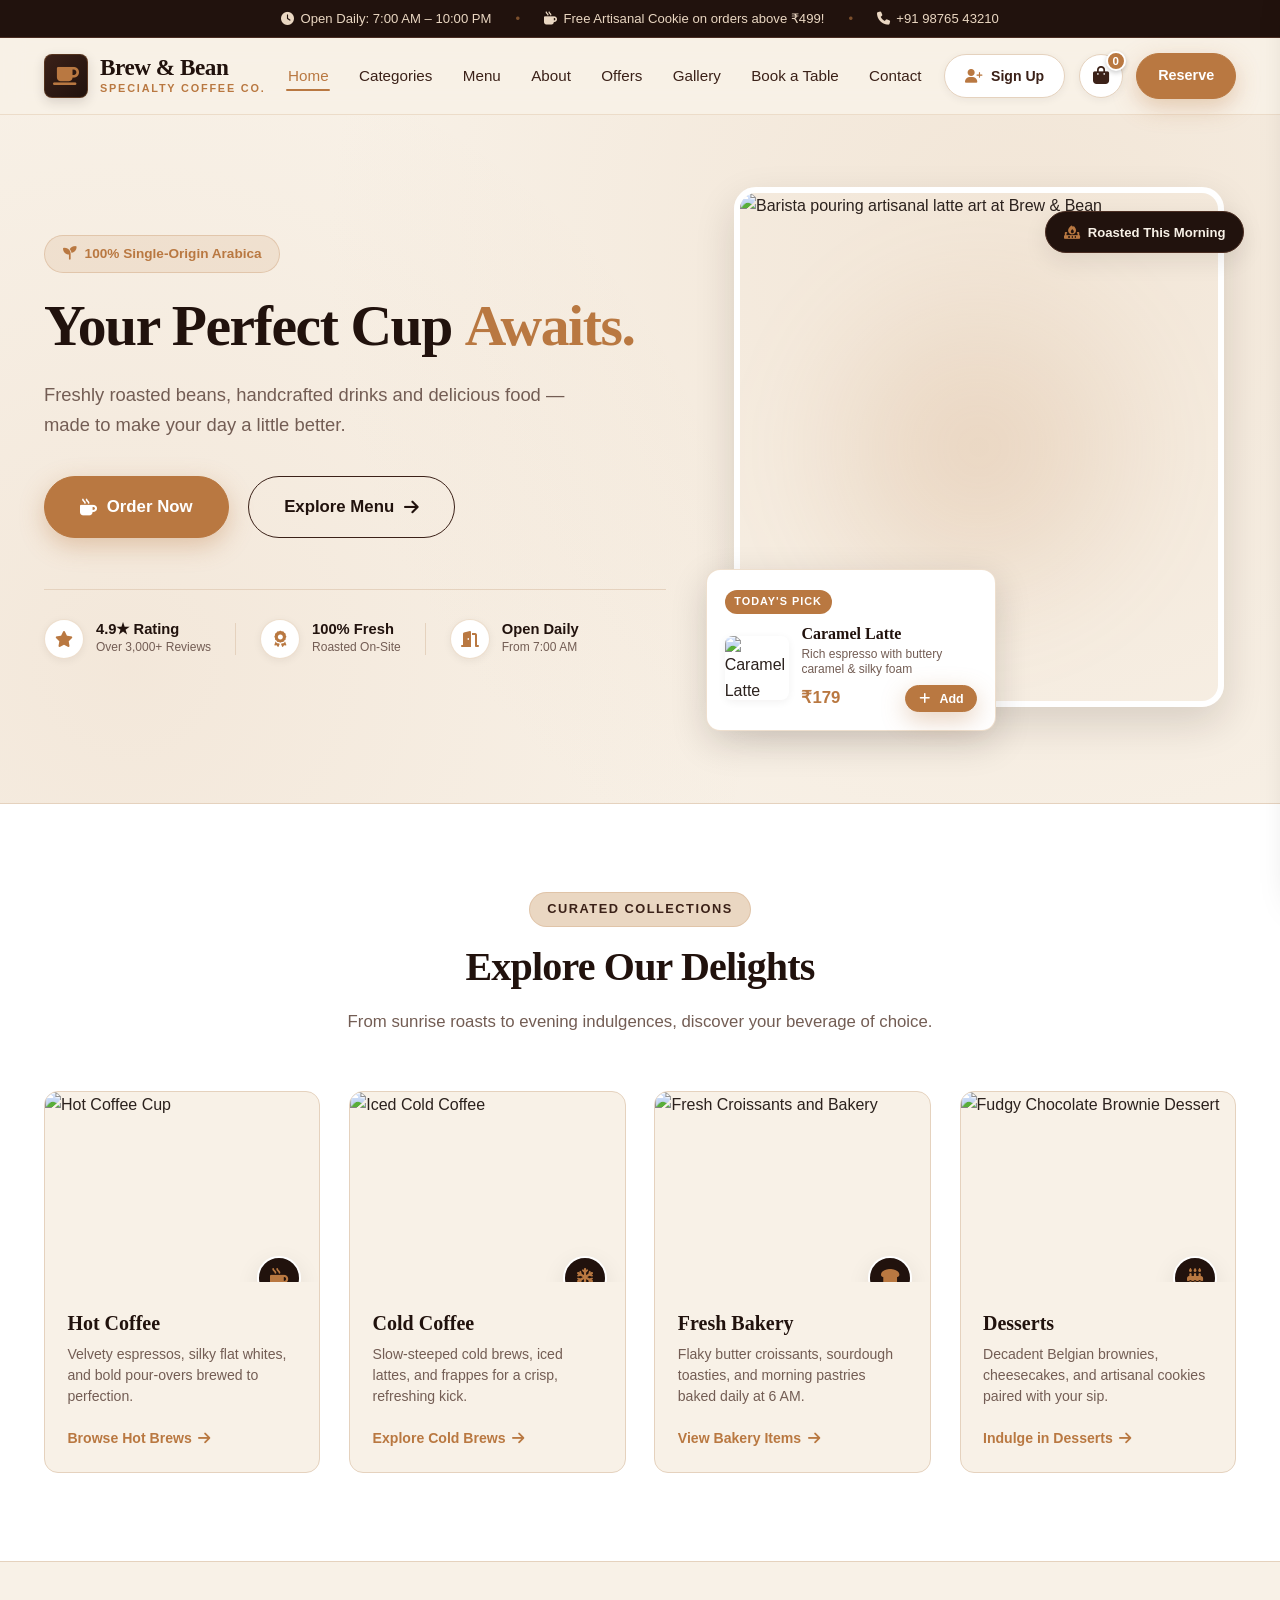
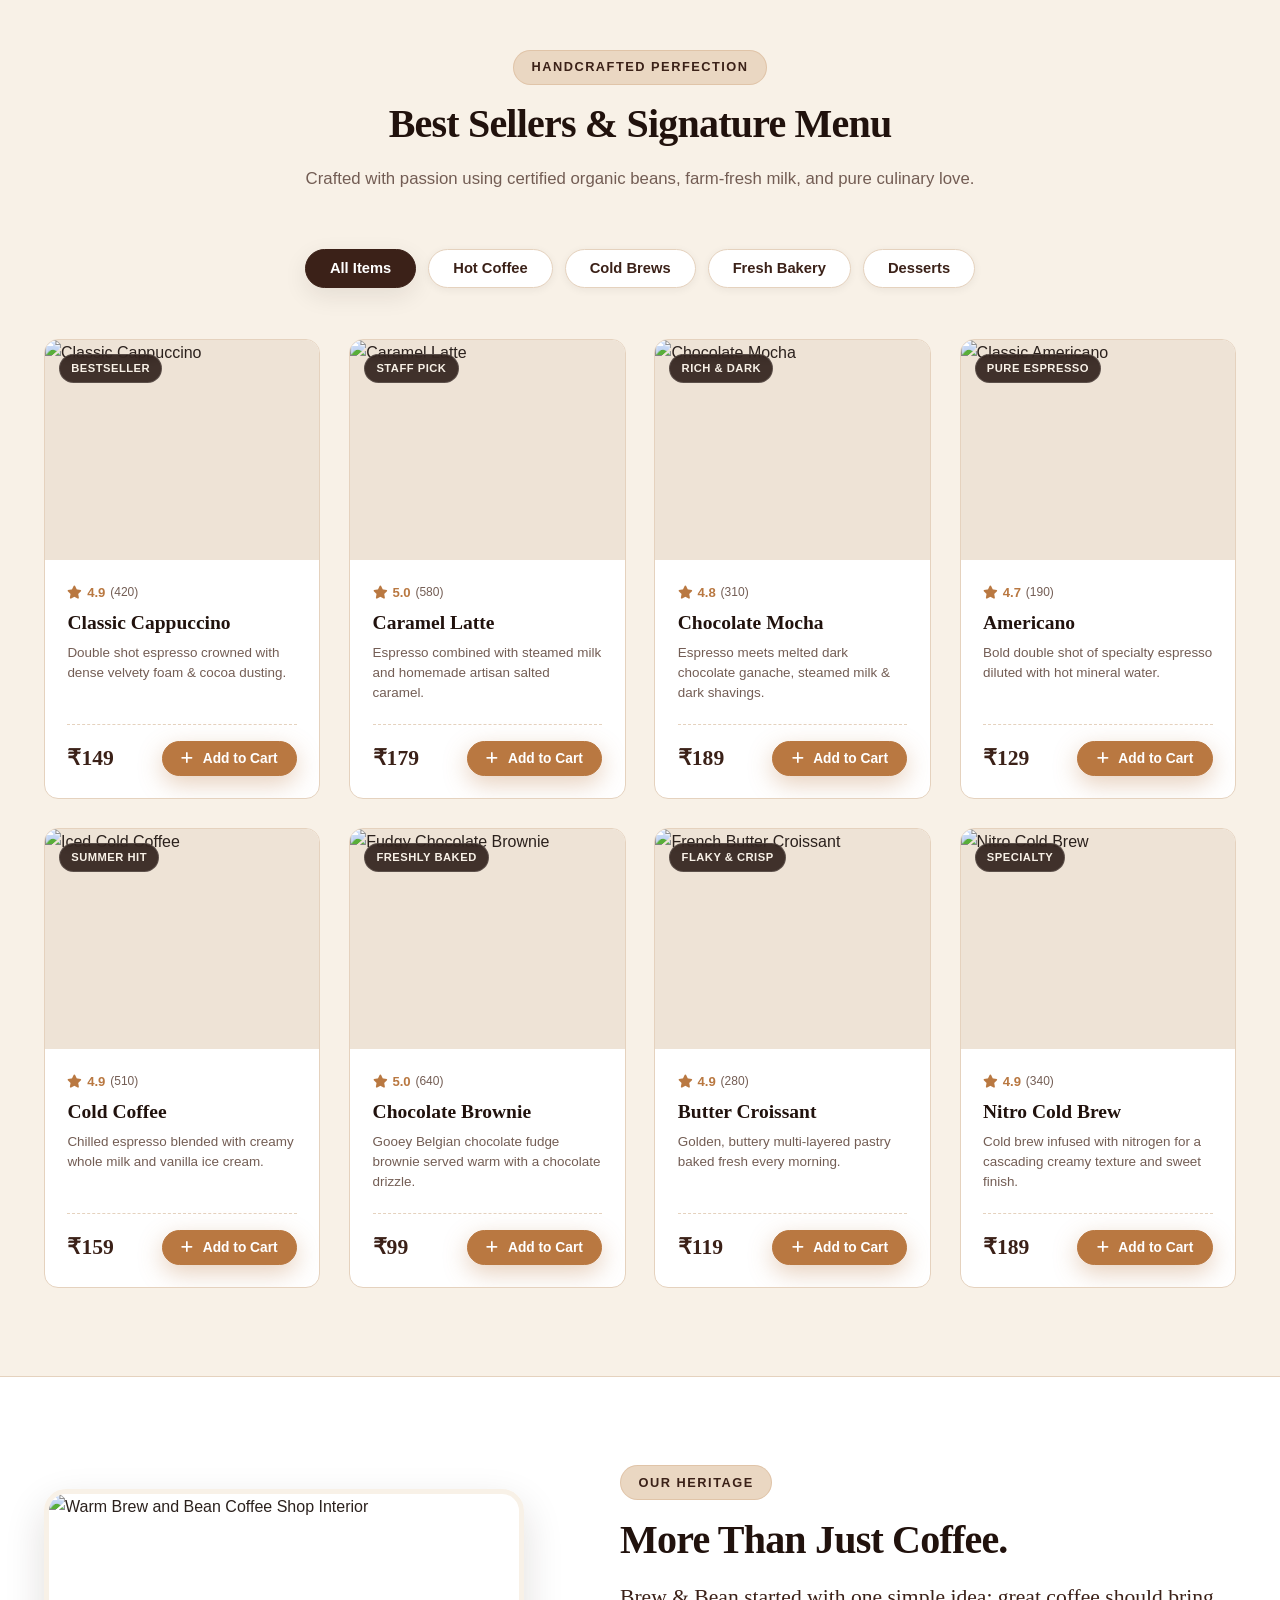
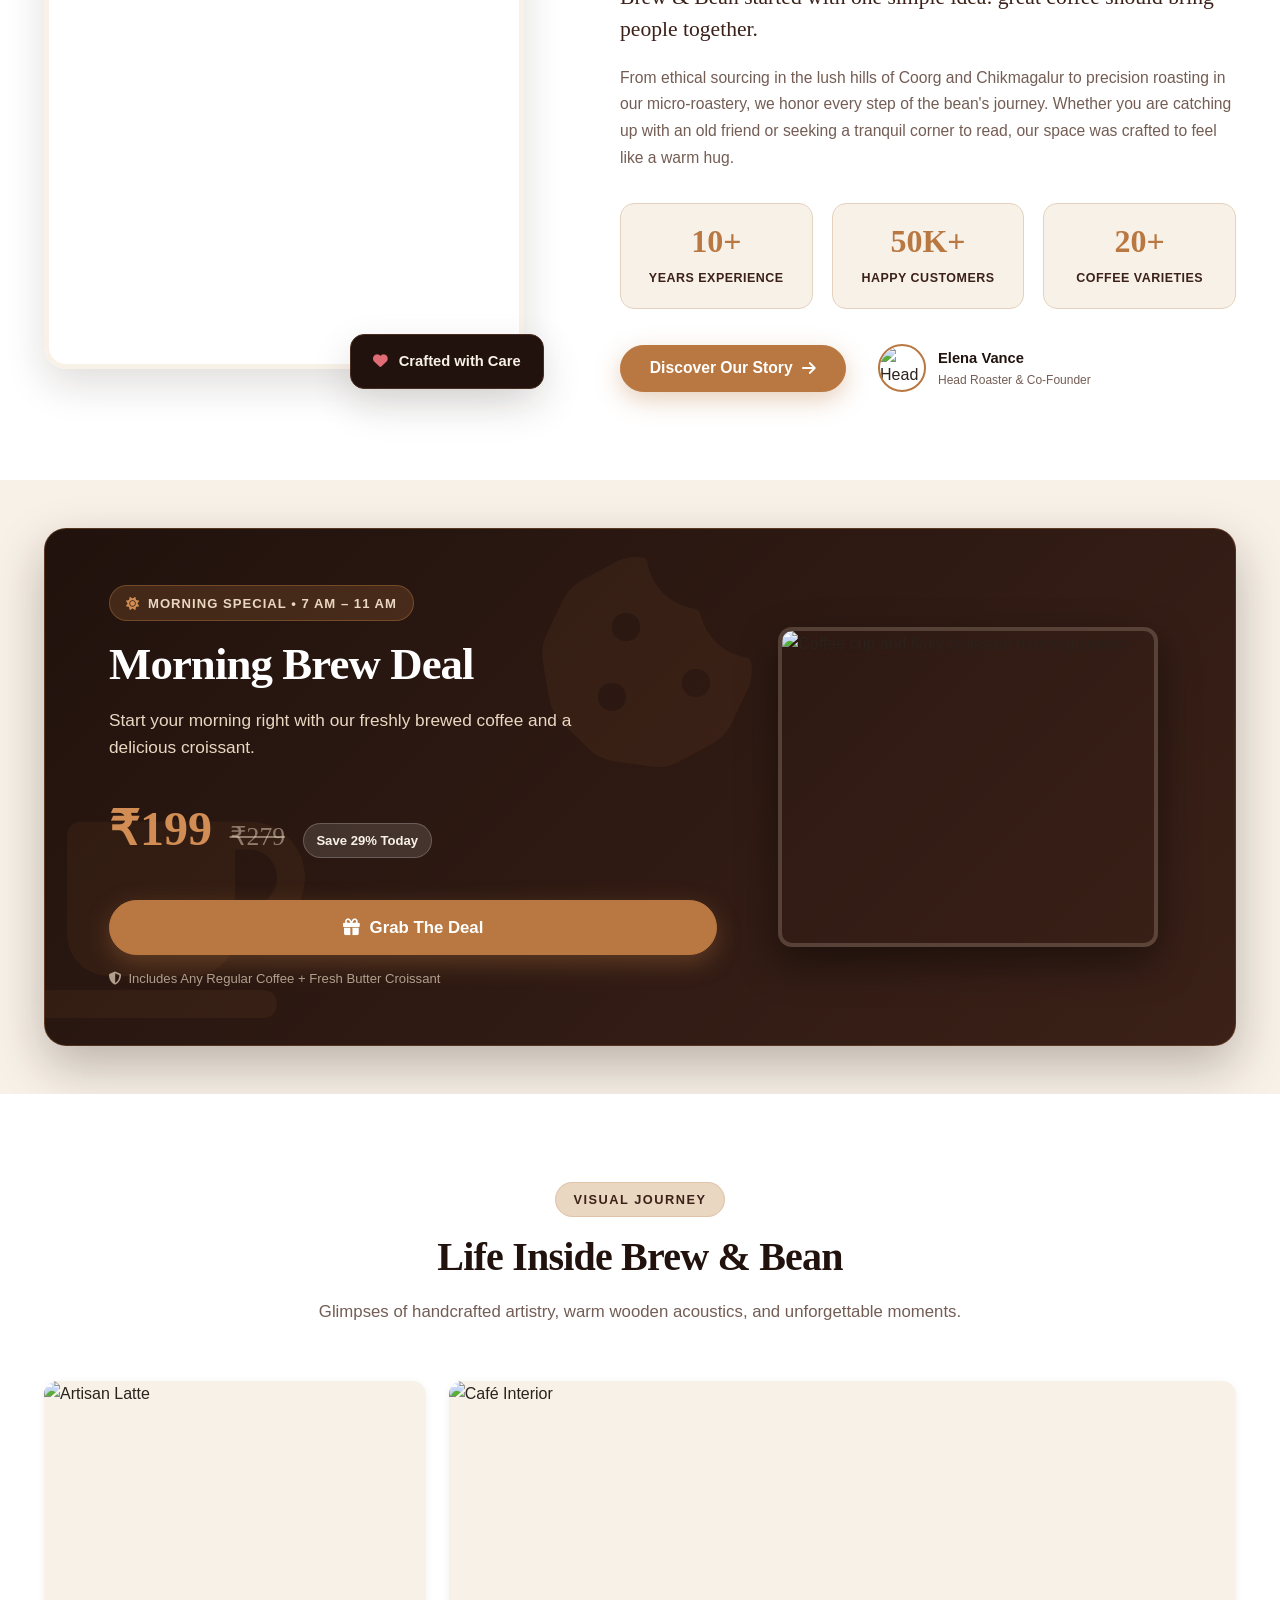
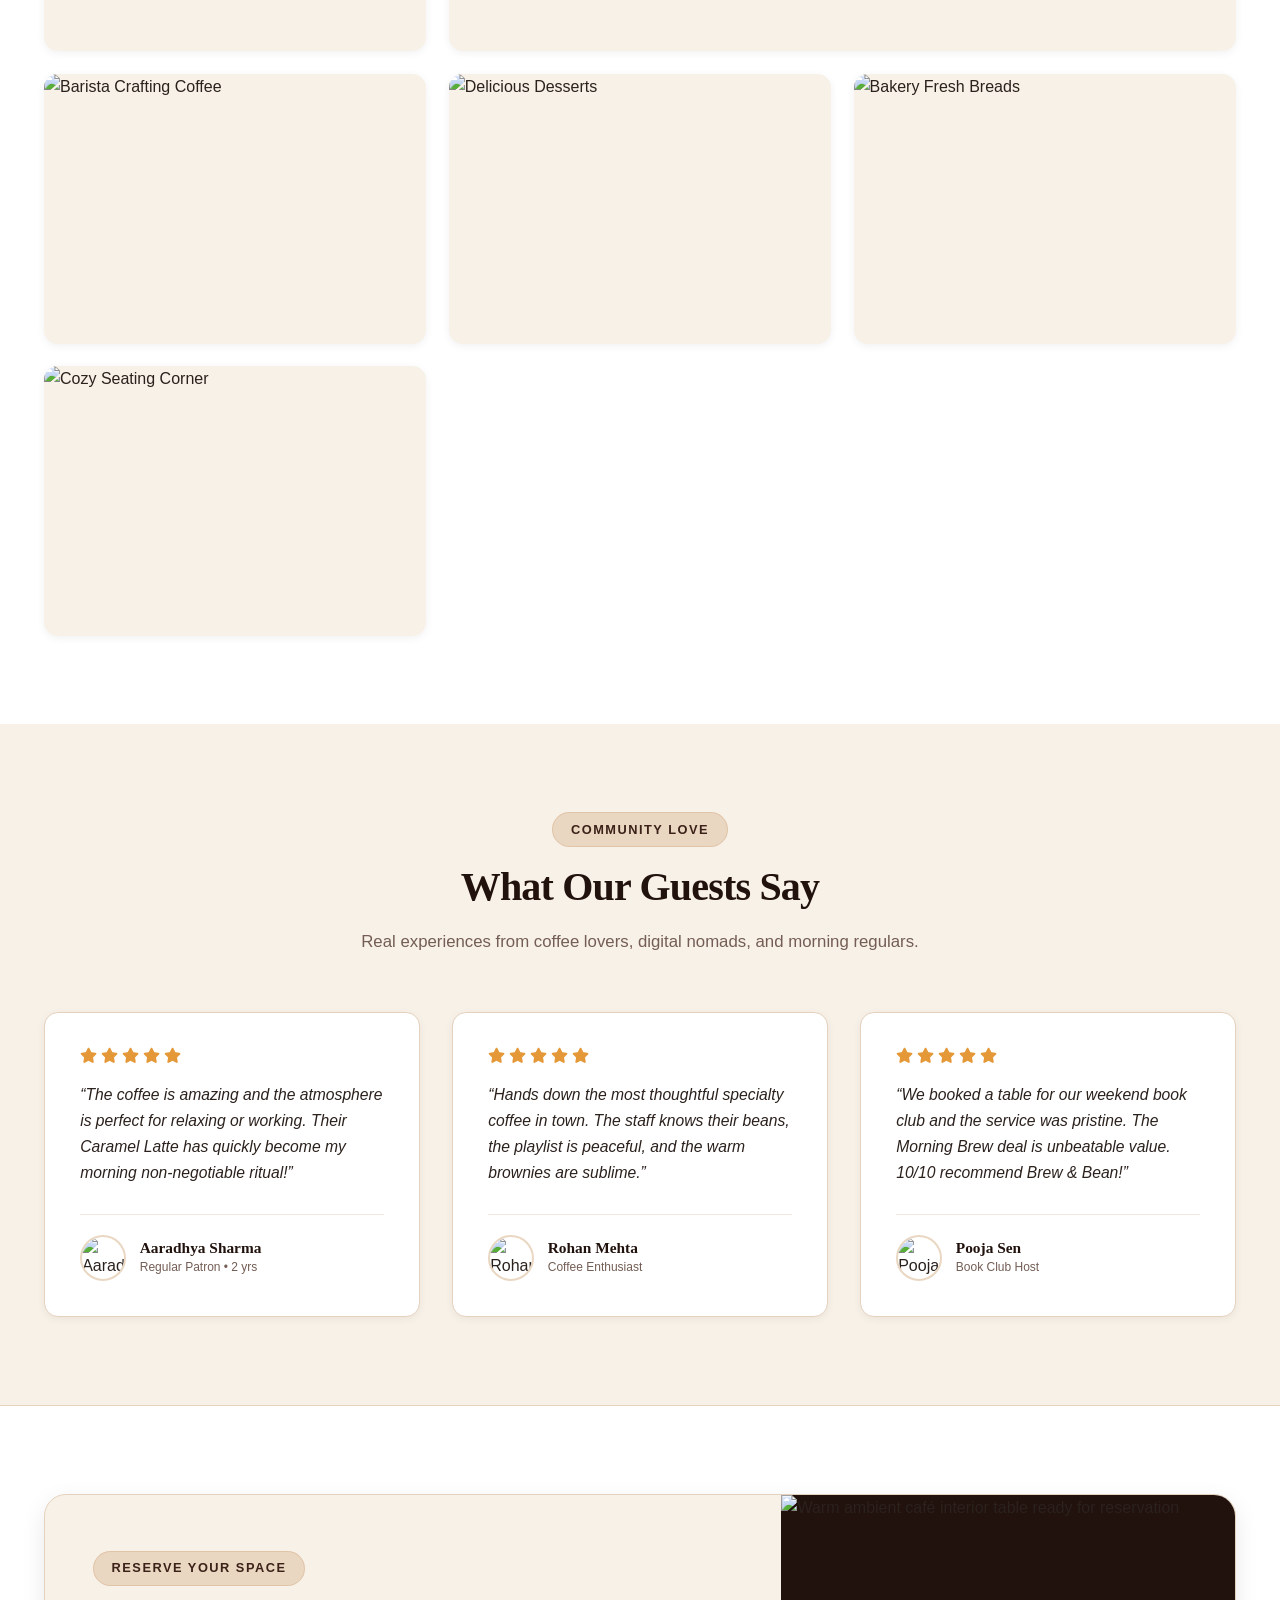
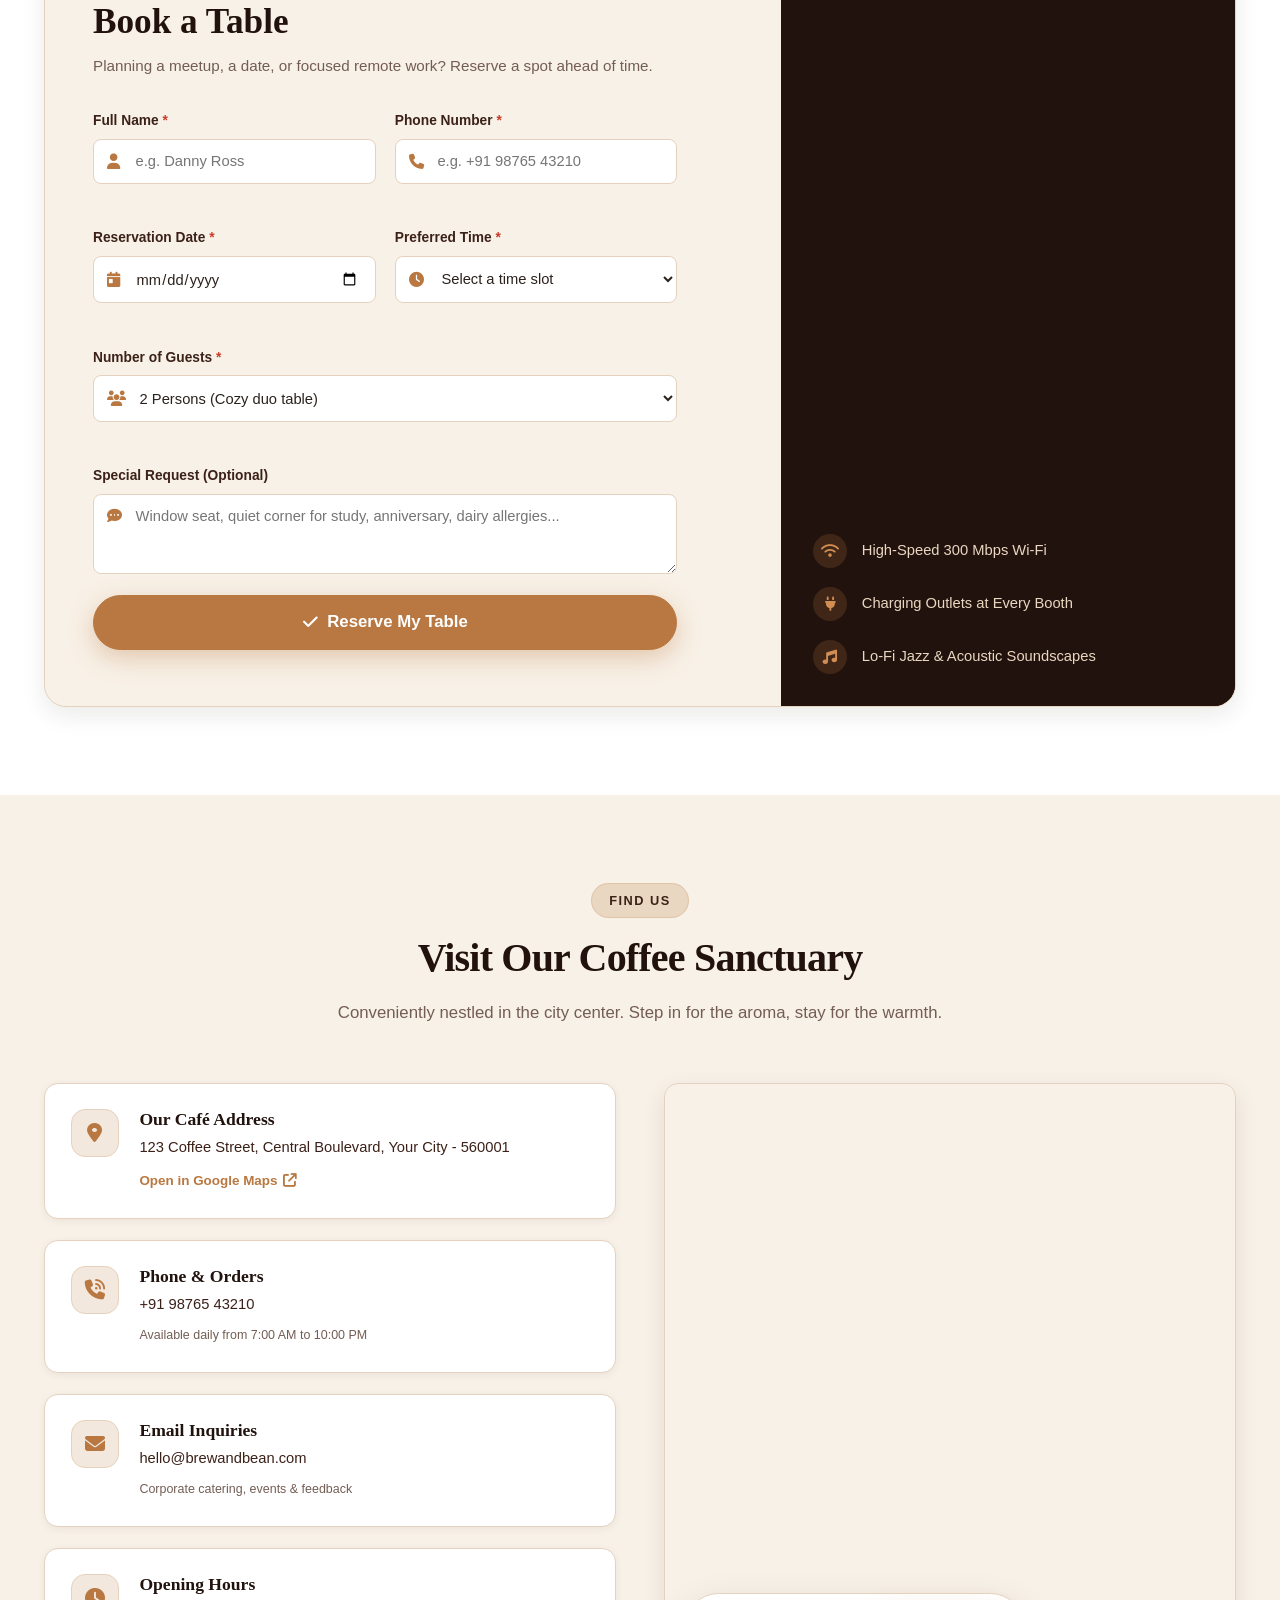
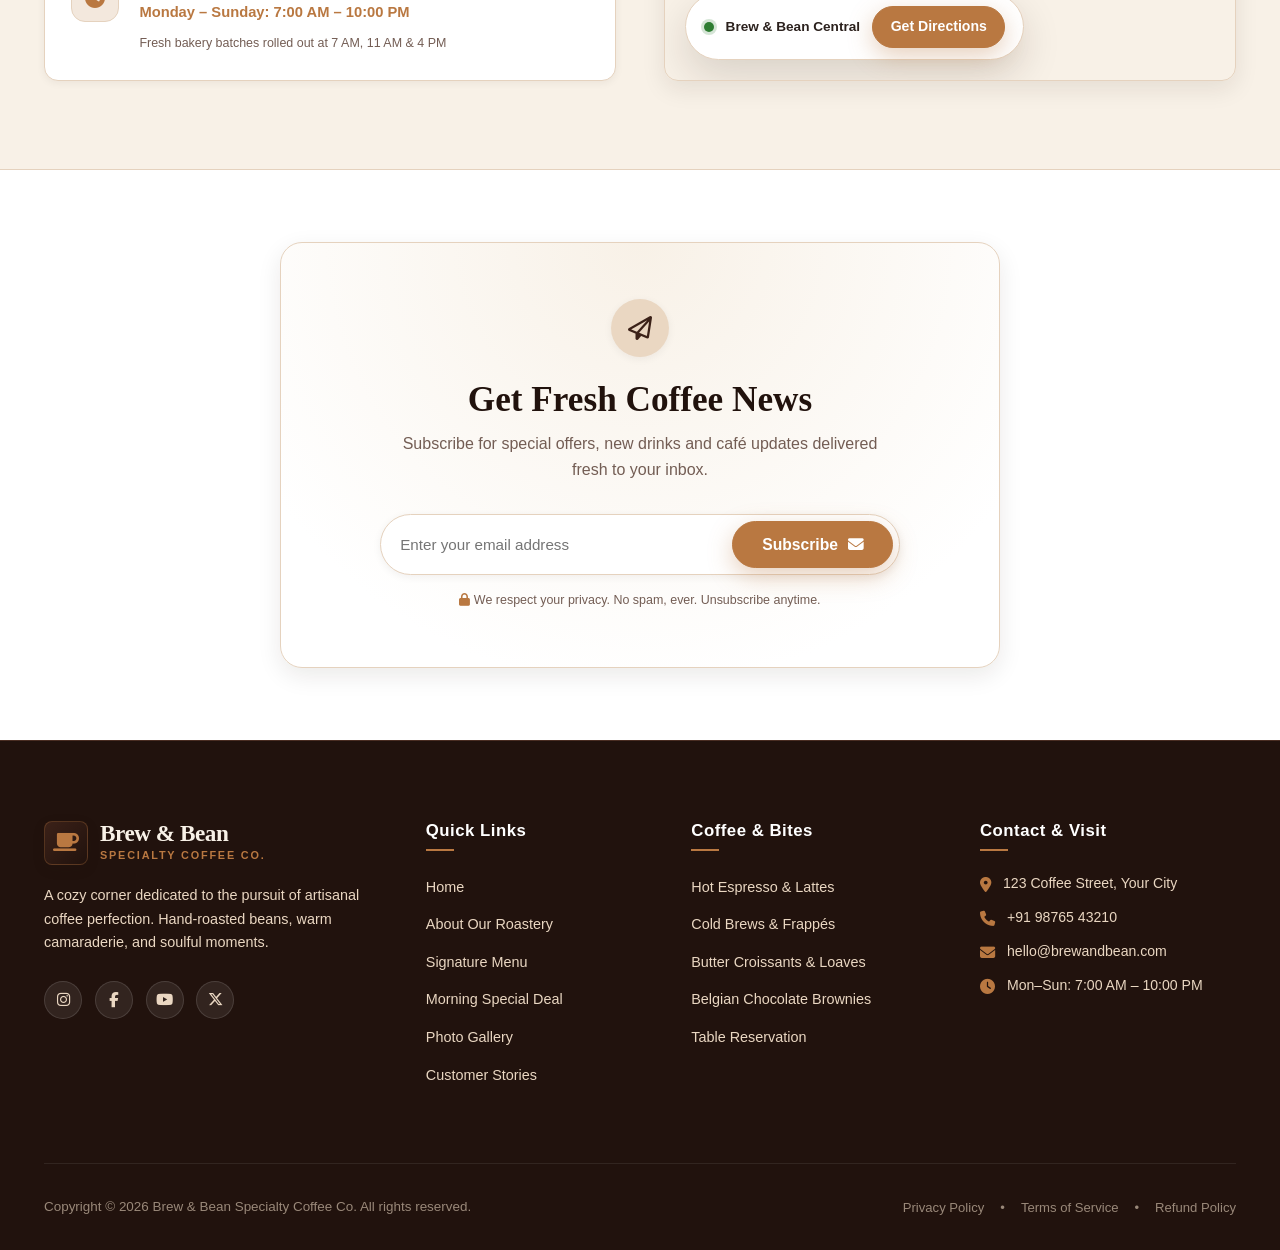
==== commit 4c054c53: "Update index.html" ====
--- a/index.html
+++ b/index.html
@@ -1148,8 +1148,28 @@
       <div class="order-receipt-summary" id="receiptSummary">
         <!-- Receipt details populated by JS -->
       </div>
-      <div class="modal-actions">
-        <button class="btn btn-primary btn-block" id="modalOkBtn">Done &amp; Continue Browsing</button>
+      <div class="modal-actions" style="display: flex; gap: 10px; margin-top: 1rem;">
+        <button class="btn btn-outline" id="viewHistoryFromCheckoutBtn" style="flex: 1;"><i class="fa-solid fa-clock-rotate-left"></i> Order History</button>
+        <button class="btn btn-primary" id="modalOkBtn" style="flex: 1;">Done Browsing</button>
+      </div>
+    </div>
+  </div>
+
+  <!-- Order History Modal -->
+  <div class="modal-overlay" id="orderHistoryModalOverlay" style="z-index: 99999;">
+    <div class="modal-card order-history-modal-card" style="max-width: 580px; width: 92%; text-align: left; max-height: 85vh; display: flex; flex-direction: column; padding: 2rem; position: relative;">
+      <button class="modal-close-btn" id="closeOrderHistoryModalBtn" aria-label="Close order history"><i class="fa-solid fa-xmark"></i></button>
+      <div style="display: flex; align-items: center; gap: 14px; margin-bottom: 1.2rem; border-bottom: 1px solid #e5d2be; padding-bottom: 1rem;">
+        <div style="width: 48px; height: 48px; background: linear-gradient(135deg, var(--caramel), var(--coffee-brown)); border-radius: 50%; display: flex; align-items: center; justify-content: center; color: #fff; font-size: 1.3rem; box-shadow: 0 4px 12px rgba(185, 120, 65, 0.3);">
+          <i class="fa-solid fa-clock-rotate-left"></i>
+        </div>
+        <div>
+          <h3 class="modal-title" style="margin-bottom: 2px; font-size: 1.45rem;">Order History</h3>
+          <p style="margin: 0; font-size: 0.85rem; color: var(--text-muted);" id="orderHistoryUserSub">Your recent handcrafted coffee & bakery purchases</p>
+        </div>
+      </div>
+      <div id="orderHistoryContent" style="overflow-y: auto; flex: 1; padding-right: 4px;">
+        <!-- Dynamic order history list or state states -->
       </div>
     </div>
   </div>
--- a/style.css
+++ b/style.css
@@ -0,0 +1,3049 @@
+/* ==========================================================================
+   Brew & Bean - Artisanal Coffee & Bakery
+   Theme & Design System
+   ========================================================================== */
+
+:root {
+  /* Requested Color Palette */
+  --dark-coffee-brown: #21120D;
+  --coffee-brown: #3B2118;
+  --cream: #F8F1E7;
+  --caramel: #B97841;
+  --caramel-light: #d18d53;
+  --caramel-hover: #9c6332;
+  --light-brown: #EAD7C2;
+  --light-brown-subtle: #f3e8dd;
+  --white: #FFFFFF;
+  --text-color: #2B211D;
+  --text-muted: #735D54;
+  --text-light: #F8F1E7;
+
+  /* Elevations & Shadows */
+  --shadow-sm: 0 2px 8px rgba(33, 18, 13, 0.06);
+  --shadow-md: 0 8px 24px rgba(33, 18, 13, 0.09);
+  --shadow-lg: 0 16px 40px rgba(33, 18, 13, 0.14);
+  --shadow-caramel: 0 8px 25px rgba(185, 120, 65, 0.35);
+
+  /* Borders & Radius */
+  --radius-sm: 8px;
+  --radius-md: 14px;
+  --radius-lg: 22px;
+  --radius-full: 9999px;
+  --border-color: #e5d2be;
+  --border-dark: #4a2d22;
+
+  /* Typography */
+  --font-heading: 'Playfair Display', Georgia, serif;
+  --font-body: 'DM Sans', -apple-system, BlinkMacSystemFont, 'Segoe UI', Roboto, sans-serif;
+
+  /* Transitions */
+  --transition-fast: 0.2s cubic-bezier(0.4, 0, 0.2, 1);
+  --transition-normal: 0.35s cubic-bezier(0.4, 0, 0.2, 1);
+  --transition-bounce: 0.5s cubic-bezier(0.34, 1.56, 0.64, 1);
+}
+
+/* ==========================================================================
+   Reset & Base Styles
+   ========================================================================== */
+*, *::before, *::after {
+  box-sizing: border-box;
+  margin: 0;
+  padding: 0;
+}
+
+html {
+  scroll-behavior: smooth;
+  font-size: 16px;
+  -webkit-text-size-adjust: 100%;
+}
+
+body {
+  font-family: var(--font-body);
+  color: var(--text-color);
+  background-color: var(--cream);
+  line-height: 1.6;
+  overflow-x: hidden;
+  position: relative;
+  text-rendering: optimizeLegibility;
+  -webkit-font-smoothing: antialiased;
+}
+
+/* Lock scroll when drawer or modal is open */
+body.scroll-locked {
+  overflow: hidden;
+}
+
+img {
+  max-width: 100%;
+  height: auto;
+  display: block;
+}
+
+a {
+  color: inherit;
+  text-decoration: none;
+  transition: color var(--transition-fast);
+}
+
+button, input, select, textarea {
+  font-family: inherit;
+  font-size: 1rem;
+  border: none;
+  outline: none;
+}
+
+button {
+  cursor: pointer;
+  background: none;
+}
+
+ul, ol {
+  list-style: none;
+}
+
+.container {
+  width: 100%;
+  max-width: 1240px;
+  margin: 0 auto;
+  padding: 0 1.5rem;
+}
+
+.section {
+  padding: 5.5rem 0;
+  position: relative;
+}
+
+.text-center {
+  text-align: center;
+}
+
+/* ==========================================================================
+   Typography & Shared Section Headers
+   ========================================================================== */
+h1, h2, h3, h4, h5, h6 {
+  font-family: var(--font-heading);
+  color: var(--dark-coffee-brown);
+  font-weight: 700;
+  line-height: 1.25;
+}
+
+.section-header {
+  max-width: 680px;
+  margin: 0 auto 3.5rem auto;
+}
+
+.section-badge {
+  display: inline-block;
+  background: var(--light-brown);
+  color: var(--coffee-brown);
+  font-family: var(--font-body);
+  font-size: 0.8rem;
+  font-weight: 700;
+  text-transform: uppercase;
+  letter-spacing: 1.5px;
+  padding: 0.4rem 1.1rem;
+  border-radius: var(--radius-full);
+  margin-bottom: 0.9rem;
+  border: 1px solid rgba(185, 120, 65, 0.2);
+}
+
+.section-title {
+  font-size: 2.5rem;
+  margin-bottom: 1rem;
+  letter-spacing: -0.02em;
+}
+
+.section-subtitle {
+  font-size: 1.05rem;
+  color: var(--text-muted);
+  line-height: 1.65;
+}
+
+.highlight-caramel {
+  color: var(--caramel);
+  position: relative;
+  display: inline-block;
+}
+
+/* ==========================================================================
+   Buttons & Badges
+   ========================================================================== */
+.btn {
+  display: inline-flex;
+  align-items: center;
+  justify-content: center;
+  gap: 0.6rem;
+  padding: 0.85rem 1.8rem;
+  font-family: var(--font-body);
+  font-size: 0.98rem;
+  font-weight: 600;
+  border-radius: var(--radius-full);
+  transition: all var(--transition-normal);
+  white-space: nowrap;
+  user-select: none;
+}
+
+.btn-primary {
+  background-color: var(--caramel);
+  color: var(--white);
+  box-shadow: var(--shadow-caramel);
+  border: 1px solid var(--caramel);
+}
+
+.btn-primary:hover {
+  background-color: var(--caramel-hover);
+  border-color: var(--caramel-hover);
+  transform: translateY(-2px);
+  box-shadow: 0 10px 28px rgba(185, 120, 65, 0.45);
+}
+
+.btn-outline {
+  background: transparent;
+  color: var(--dark-coffee-brown);
+  border: 1.5px solid var(--coffee-brown);
+}
+
+.btn-outline:hover {
+  background-color: var(--coffee-brown);
+  color: var(--white);
+  transform: translateY(-2px);
+  box-shadow: var(--shadow-md);
+}
+
+.btn-lg {
+  padding: 1.05rem 2.2rem;
+  font-size: 1.05rem;
+}
+
+.btn-sm {
+  padding: 0.55rem 1.1rem;
+  font-size: 0.88rem;
+}
+
+.btn-block {
+  width: 100%;
+}
+
+/* ==========================================================================
+   Announcement Top Bar
+   ========================================================================== */
+.top-bar {
+  background-color: var(--dark-coffee-brown);
+  color: var(--light-brown);
+  font-size: 0.82rem;
+  padding: 0.5rem 0;
+  border-bottom: 1px solid var(--border-dark);
+}
+
+.top-bar-content {
+  display: flex;
+  justify-content: center;
+  align-items: center;
+  gap: 1.5rem;
+  flex-wrap: wrap;
+}
+
+.top-bar-content span {
+  display: inline-flex;
+  align-items: center;
+  gap: 0.4rem;
+}
+
+.top-bar-divider {
+  color: var(--caramel);
+  opacity: 0.6;
+}
+
+.top-bar-auth-link {
+  color: var(--caramel-light);
+  font-weight: 700;
+  display: inline-flex;
+  align-items: center;
+  gap: 0.35rem;
+  transition: color var(--transition-fast);
+}
+
+.top-bar-auth-link:hover {
+  color: var(--white);
+  text-decoration: underline;
+}
+
+/* ==========================================================================
+   Navbar
+   ========================================================================== */
+.navbar {
+  position: sticky;
+  top: 0;
+  left: 0;
+  width: 100%;
+  z-index: 1000;
+  background-color: rgba(248, 241, 231, 0.92);
+  backdrop-filter: blur(12px);
+  -webkit-backdrop-filter: blur(12px);
+  border-bottom: 1px solid rgba(234, 215, 194, 0.8);
+  transition: all var(--transition-normal);
+}
+
+.navbar.scrolled {
+  background-color: rgba(255, 255, 255, 0.95);
+  box-shadow: 0 4px 20px rgba(33, 18, 13, 0.08);
+  border-bottom-color: transparent;
+}
+
+.nav-container {
+  display: flex;
+  align-items: center;
+  justify-content: space-between;
+  height: 76px;
+}
+
+/* Brand Logo */
+.logo {
+  display: flex;
+  align-items: center;
+  gap: 0.75rem;
+}
+
+.logo-icon {
+  width: 44px;
+  height: 44px;
+  border-radius: var(--radius-sm);
+  background: linear-gradient(135deg, var(--coffee-brown), var(--dark-coffee-brown));
+  color: var(--caramel);
+  display: flex;
+  align-items: center;
+  justify-content: center;
+  font-size: 1.3rem;
+  box-shadow: 0 4px 12px rgba(33, 18, 13, 0.15);
+  border: 1px solid rgba(185, 120, 65, 0.3);
+  transition: transform var(--transition-fast);
+}
+
+.logo:hover .logo-icon {
+  transform: rotate(-5deg) scale(1.04);
+}
+
+.logo-text {
+  display: flex;
+  flex-direction: column;
+}
+
+.brand-title {
+  font-family: var(--font-heading);
+  font-size: 1.45rem;
+  font-weight: 800;
+  color: var(--dark-coffee-brown);
+  line-height: 1.1;
+  letter-spacing: -0.02em;
+}
+
+.brand-subtitle {
+  font-size: 0.68rem;
+  text-transform: uppercase;
+  letter-spacing: 1.8px;
+  color: var(--caramel);
+  font-weight: 600;
+}
+
+/* Nav Links */
+.nav-list {
+  display: flex;
+  align-items: center;
+  gap: 1.7rem;
+}
+
+.nav-link {
+  font-size: 0.95rem;
+  font-weight: 500;
+  color: var(--coffee-brown);
+  padding: 0.4rem 0.1rem;
+  position: relative;
+}
+
+.nav-link::after {
+  content: '';
+  position: absolute;
+  bottom: 0;
+  left: 0;
+  width: 0%;
+  height: 2px;
+  background-color: var(--caramel);
+  transition: width var(--transition-fast);
+  border-radius: 2px;
+}
+
+.nav-link:hover, .nav-link.active {
+  color: var(--caramel);
+}
+
+.nav-link:hover::after, .nav-link.active::after {
+  width: 100%;
+}
+
+/* Nav Actions */
+.nav-actions {
+  display: flex;
+  align-items: center;
+  gap: 0.85rem;
+}
+
+/* Login Link */
+.nav-login-link {
+  font-size: 0.92rem;
+  font-weight: 600;
+  color: var(--coffee-brown);
+  padding: 0.4rem 0.55rem;
+  transition: color var(--transition-fast);
+}
+
+.nav-login-link:hover {
+  color: var(--caramel);
+}
+
+/* Sign Up Button in Navbar */
+.nav-signup-btn {
+  padding: 0.6rem 1.25rem;
+  font-size: 0.88rem;
+  gap: 0.5rem;
+  border: 1.5px solid var(--border-color);
+  background: var(--white);
+  color: var(--coffee-brown);
+  border-radius: var(--radius-full);
+  box-shadow: var(--shadow-sm);
+  transition: all var(--transition-fast);
+}
+
+.nav-signup-btn:hover {
+  background-color: var(--coffee-brown);
+  color: var(--white);
+  border-color: var(--coffee-brown);
+  transform: translateY(-2px);
+  box-shadow: var(--shadow-md);
+}
+
+.nav-signup-btn i {
+  color: var(--caramel);
+}
+
+.nav-signup-btn:hover i {
+  color: var(--white);
+}
+
+/* User Profile Pill */
+.user-profile-pill {
+  display: flex;
+  align-items: center;
+  gap: 0.6rem;
+  background-color: var(--white);
+  padding: 0.35rem 0.8rem 0.35rem 0.4rem;
+  border-radius: var(--radius-full);
+  border: 1px solid var(--border-color);
+  box-shadow: var(--shadow-sm);
+  animation: fadeIn 0.3s ease;
+}
+
+.user-avatar-initial {
+  width: 28px;
+  height: 28px;
+  border-radius: var(--radius-full);
+  background: linear-gradient(135deg, var(--caramel), var(--coffee-brown));
+  color: var(--white);
+  font-size: 0.8rem;
+  font-weight: 700;
+  display: flex;
+  align-items: center;
+  justify-content: center;
+}
+
+.user-greeting {
+  font-size: 0.85rem;
+  font-weight: 700;
+  color: var(--coffee-brown);
+}
+
+.user-logout-btn {
+  color: var(--text-muted);
+  font-size: 0.85rem;
+  padding: 0.2rem;
+  display: flex;
+  align-items: center;
+  justify-content: center;
+  transition: color var(--transition-fast);
+}
+
+.user-logout-btn:hover {
+  color: #c93b2b;
+}
+
+/* Mobile Nav Sign Up Item */
+.mobile-signup-item {
+  width: 100%;
+  margin-top: 0.8rem;
+  padding-top: 1rem;
+  border-top: 1px solid var(--border-color);
+}
+
+.mobile-signup-btn {
+  padding: 0.85rem 1.4rem;
+  font-size: 1rem;
+  border-color: var(--coffee-brown);
+  color: var(--coffee-brown);
+  background: var(--white);
+}
+
+.cart-btn {
+  position: relative;
+  width: 44px;
+  height: 44px;
+  border-radius: var(--radius-full);
+  background-color: var(--white);
+  border: 1px solid var(--border-color);
+  color: var(--coffee-brown);
+  display: flex;
+  align-items: center;
+  justify-content: center;
+  font-size: 1.15rem;
+  transition: all var(--transition-fast);
+  box-shadow: var(--shadow-sm);
+}
+
+.cart-btn:hover {
+  background-color: var(--coffee-brown);
+  color: var(--white);
+  border-color: var(--coffee-brown);
+  transform: scale(1.05);
+}
+
+.cart-badge {
+  position: absolute;
+  top: -4px;
+  right: -4px;
+  background-color: var(--caramel);
+  color: var(--white);
+  font-size: 0.72rem;
+  font-weight: 700;
+  width: 20px;
+  height: 20px;
+  border-radius: var(--radius-full);
+  display: flex;
+  align-items: center;
+  justify-content: center;
+  border: 2px solid var(--white);
+  box-shadow: 0 2px 5px rgba(0,0,0,0.2);
+  transition: transform var(--transition-bounce);
+}
+
+.cart-badge.bump {
+  transform: scale(1.35);
+}
+
+.nav-reserve-btn {
+  padding: 0.65rem 1.3rem;
+  font-size: 0.9rem;
+}
+
+/* Hamburger Menu Toggle */
+.hamburger-btn {
+  display: none;
+  flex-direction: column;
+  justify-content: space-between;
+  width: 32px;
+  height: 22px;
+  padding: 0;
+  z-index: 1001;
+}
+
+.hamburger-btn .bar {
+  display: block;
+  width: 100%;
+  height: 2.5px;
+  background-color: var(--dark-coffee-brown);
+  border-radius: 2px;
+  transition: all var(--transition-normal);
+}
+
+.hamburger-btn.active .bar:nth-child(1) {
+  transform: translateY(9.5px) rotate(45deg);
+}
+
+.hamburger-btn.active .bar:nth-child(2) {
+  opacity: 0;
+}
+
+.hamburger-btn.active .bar:nth-child(3) {
+  transform: translateY(-9.5px) rotate(-45deg);
+}
+
+/* ==========================================================================
+   Hero Section
+   ========================================================================== */
+.hero {
+  position: relative;
+  padding: 4.5rem 0 6rem 0;
+  overflow: hidden;
+  background: radial-gradient(circle at 80% 20%, rgba(234, 215, 194, 0.45) 0%, rgba(248, 241, 231, 0) 60%),
+              radial-gradient(circle at 10% 80%, rgba(185, 120, 65, 0.08) 0%, rgba(248, 241, 231, 0) 50%);
+}
+
+.hero-container {
+  display: grid;
+  grid-template-columns: 1.15fr 0.95fr;
+  gap: 3.5rem;
+  align-items: center;
+}
+
+.hero-tag {
+  display: inline-flex;
+  align-items: center;
+  gap: 0.5rem;
+  background-color: rgba(185, 120, 65, 0.12);
+  color: var(--caramel);
+  font-size: 0.85rem;
+  font-weight: 700;
+  padding: 0.45rem 1.1rem;
+  border-radius: var(--radius-full);
+  margin-bottom: 1.25rem;
+  border: 1px solid rgba(185, 120, 65, 0.25);
+}
+
+.hero-title {
+  font-size: 3.6rem;
+  line-height: 1.15;
+  color: var(--dark-coffee-brown);
+  margin-bottom: 1.3rem;
+  letter-spacing: -0.025em;
+}
+
+.hero-subtitle {
+  font-size: 1.15rem;
+  color: var(--text-muted);
+  margin-bottom: 2.2rem;
+  max-width: 540px;
+  line-height: 1.65;
+}
+
+.hero-buttons {
+  display: flex;
+  align-items: center;
+  gap: 1.2rem;
+  flex-wrap: wrap;
+  margin-bottom: 3.2rem;
+}
+
+/* Trust Badges */
+.trust-badges {
+  display: flex;
+  align-items: center;
+  gap: 1.5rem;
+  padding-top: 1.8rem;
+  border-top: 1px solid var(--border-color);
+  flex-wrap: wrap;
+}
+
+.trust-item {
+  display: flex;
+  align-items: center;
+  gap: 0.75rem;
+}
+
+.trust-icon {
+  width: 40px;
+  height: 40px;
+  border-radius: var(--radius-full);
+  background-color: var(--white);
+  color: var(--caramel);
+  display: flex;
+  align-items: center;
+  justify-content: center;
+  font-size: 1rem;
+  box-shadow: var(--shadow-sm);
+  border: 1px solid rgba(234, 215, 194, 0.8);
+}
+
+.trust-text {
+  display: flex;
+  flex-direction: column;
+}
+
+.trust-text strong {
+  font-size: 0.92rem;
+  color: var(--dark-coffee-brown);
+  line-height: 1.2;
+}
+
+.trust-text span {
+  font-size: 0.75rem;
+  color: var(--text-muted);
+}
+
+.trust-divider {
+  width: 1px;
+  height: 32px;
+  background-color: var(--border-color);
+}
+
+/* Hero Media & Floating Card */
+.hero-visual {
+  position: relative;
+  display: flex;
+  justify-content: center;
+}
+
+.hero-image-wrapper {
+  position: relative;
+  width: 100%;
+  max-width: 490px;
+}
+
+.hero-img {
+  width: 100%;
+  height: 520px;
+  object-fit: cover;
+  border-radius: var(--radius-lg);
+  box-shadow: var(--shadow-lg);
+  border: 6px solid var(--white);
+  transition: transform var(--transition-normal);
+}
+
+.hero-glow {
+  position: absolute;
+  top: 10%;
+  left: 10%;
+  width: 80%;
+  height: 80%;
+  background: radial-gradient(circle, rgba(185, 120, 65, 0.25) 0%, rgba(255, 255, 255, 0) 70%);
+  filter: blur(40px);
+  z-index: -1;
+}
+
+/* Floating "Today's Pick" Card */
+.todays-pick-card {
+  position: absolute;
+  bottom: -24px;
+  left: -28px;
+  background: var(--white);
+  border-radius: var(--radius-md);
+  padding: 1.1rem;
+  box-shadow: 0 12px 36px rgba(33, 18, 13, 0.16);
+  border: 1px solid rgba(234, 215, 194, 0.8);
+  max-width: 290px;
+  z-index: 5;
+  animation: floatSubtle 4s ease-in-out infinite alternate;
+}
+
+@keyframes floatSubtle {
+  0% { transform: translateY(0px); }
+  100% { transform: translateY(-8px); }
+}
+
+.pick-tag {
+  display: inline-block;
+  background: var(--caramel);
+  color: var(--white);
+  font-size: 0.68rem;
+  font-weight: 700;
+  text-transform: uppercase;
+  letter-spacing: 1px;
+  padding: 0.2rem 0.6rem;
+  border-radius: var(--radius-full);
+  margin-bottom: 0.6rem;
+}
+
+.pick-body {
+  display: flex;
+  gap: 0.8rem;
+  align-items: center;
+}
+
+.pick-img {
+  width: 64px;
+  height: 64px;
+  border-radius: var(--radius-sm);
+  object-fit: cover;
+  box-shadow: var(--shadow-sm);
+}
+
+.pick-info {
+  flex: 1;
+}
+
+.pick-title {
+  font-size: 1rem;
+  color: var(--dark-coffee-brown);
+  margin-bottom: 0.2rem;
+}
+
+.pick-desc {
+  font-size: 0.75rem;
+  color: var(--text-muted);
+  line-height: 1.3;
+  margin-bottom: 0.45rem;
+}
+
+.pick-price-row {
+  display: flex;
+  align-items: center;
+  justify-content: space-between;
+}
+
+.pick-price {
+  font-weight: 700;
+  color: var(--caramel);
+  font-size: 1.05rem;
+}
+
+.add-pick-btn {
+  padding: 0.35rem 0.8rem;
+  font-size: 0.78rem;
+}
+
+/* Floating Roast Badge */
+.fresh-roast-badge {
+  position: absolute;
+  top: 24px;
+  right: -20px;
+  background: var(--dark-coffee-brown);
+  color: var(--cream);
+  padding: 0.6rem 1.1rem;
+  border-radius: var(--radius-full);
+  display: flex;
+  align-items: center;
+  gap: 0.5rem;
+  font-size: 0.82rem;
+  font-weight: 600;
+  box-shadow: var(--shadow-md);
+  border: 1px solid var(--border-dark);
+  z-index: 4;
+}
+
+.fresh-roast-badge i {
+  color: var(--caramel);
+}
+
+/* ==========================================================================
+   Categories Section
+   ========================================================================== */
+.categories-section {
+  background-color: var(--white);
+  border-top: 1px solid var(--border-color);
+  border-bottom: 1px solid var(--border-color);
+}
+
+.categories-grid {
+  display: grid;
+  grid-template-columns: repeat(4, 1fr);
+  gap: 1.8rem;
+}
+
+.category-card {
+  background: var(--cream);
+  border-radius: var(--radius-md);
+  overflow: hidden;
+  border: 1px solid var(--border-color);
+  transition: all var(--transition-normal);
+  display: flex;
+  flex-direction: column;
+}
+
+.category-card:hover {
+  transform: translateY(-6px);
+  box-shadow: var(--shadow-lg);
+  border-color: var(--caramel);
+}
+
+.category-img-container {
+  position: relative;
+  height: 190px;
+  overflow: hidden;
+}
+
+.category-img-container img {
+  width: 100%;
+  height: 100%;
+  object-fit: cover;
+  transition: transform 0.6s cubic-bezier(0.4, 0, 0.2, 1);
+}
+
+.category-card:hover .category-img-container img {
+  transform: scale(1.08);
+}
+
+.category-icon-overlay {
+  position: absolute;
+  bottom: -18px;
+  right: 18px;
+  width: 44px;
+  height: 44px;
+  border-radius: var(--radius-full);
+  background: var(--dark-coffee-brown);
+  color: var(--caramel);
+  display: flex;
+  align-items: center;
+  justify-content: center;
+  font-size: 1.15rem;
+  box-shadow: var(--shadow-md);
+  border: 2px solid var(--white);
+  z-index: 2;
+  transition: background-color var(--transition-fast);
+}
+
+.category-card:hover .category-icon-overlay {
+  background-color: var(--caramel);
+  color: var(--white);
+}
+
+.category-content {
+  padding: 1.8rem 1.4rem 1.4rem 1.4rem;
+  display: flex;
+  flex-direction: column;
+  flex: 1;
+}
+
+.category-title {
+  font-size: 1.25rem;
+  margin-bottom: 0.5rem;
+}
+
+.category-description {
+  font-size: 0.88rem;
+  color: var(--text-muted);
+  line-height: 1.5;
+  margin-bottom: 1.2rem;
+  flex: 1;
+}
+
+.category-link {
+  font-size: 0.88rem;
+  font-weight: 600;
+  color: var(--caramel);
+  display: inline-flex;
+  align-items: center;
+  gap: 0.4rem;
+  transition: gap var(--transition-fast);
+}
+
+.category-link:hover {
+  gap: 0.7rem;
+  color: var(--caramel-hover);
+}
+
+/* ==========================================================================
+   Menu / Best Sellers Section
+   ========================================================================== */
+.menu-section {
+  background-color: var(--cream);
+}
+
+.menu-filters {
+  display: flex;
+  align-items: center;
+  justify-content: center;
+  gap: 0.75rem;
+  flex-wrap: wrap;
+  margin-bottom: 3.2rem;
+}
+
+.filter-btn {
+  padding: 0.65rem 1.5rem;
+  border-radius: var(--radius-full);
+  background-color: var(--white);
+  border: 1px solid var(--border-color);
+  font-size: 0.92rem;
+  font-weight: 600;
+  color: var(--coffee-brown);
+  transition: all var(--transition-fast);
+  box-shadow: var(--shadow-sm);
+}
+
+.filter-btn:hover {
+  border-color: var(--caramel);
+  color: var(--caramel);
+}
+
+.filter-btn.active {
+  background-color: var(--coffee-brown);
+  color: var(--white);
+  border-color: var(--coffee-brown);
+  box-shadow: var(--shadow-md);
+}
+
+.products-grid {
+  display: grid;
+  grid-template-columns: repeat(4, 1fr);
+  gap: 1.8rem;
+}
+
+.product-card {
+  background-color: var(--white);
+  border-radius: var(--radius-md);
+  border: 1px solid var(--border-color);
+  overflow: hidden;
+  transition: all var(--transition-normal);
+  display: flex;
+  flex-direction: column;
+  position: relative;
+}
+
+.product-card:hover {
+  transform: translateY(-6px);
+  box-shadow: var(--shadow-lg);
+  border-color: rgba(185, 120, 65, 0.4);
+}
+
+.product-card.hidden {
+  display: none !important;
+}
+
+.product-badge {
+  position: absolute;
+  top: 14px;
+  left: 14px;
+  background-color: rgba(33, 18, 13, 0.85);
+  backdrop-filter: blur(4px);
+  color: var(--cream);
+  font-size: 0.7rem;
+  font-weight: 700;
+  text-transform: uppercase;
+  letter-spacing: 0.5px;
+  padding: 0.3rem 0.7rem;
+  border-radius: var(--radius-full);
+  z-index: 2;
+  border: 1px solid rgba(255, 255, 255, 0.15);
+}
+
+.product-img-wrapper {
+  height: 220px;
+  position: relative;
+  overflow: hidden;
+  background-color: #eee3d6;
+}
+
+.product-img-wrapper img {
+  width: 100%;
+  height: 100%;
+  object-fit: cover;
+  transition: transform 0.5s ease;
+}
+
+.product-card:hover .product-img-wrapper img {
+  transform: scale(1.06);
+}
+
+.product-details {
+  padding: 1.4rem;
+  display: flex;
+  flex-direction: column;
+  flex: 1;
+}
+
+.product-rating {
+  font-size: 0.82rem;
+  font-weight: 700;
+  color: var(--caramel);
+  display: flex;
+  align-items: center;
+  gap: 0.3rem;
+  margin-bottom: 0.5rem;
+}
+
+.product-rating span {
+  color: var(--text-muted);
+  font-weight: 400;
+  font-size: 0.75rem;
+}
+
+.product-name {
+  font-size: 1.22rem;
+  margin-bottom: 0.45rem;
+  color: var(--dark-coffee-brown);
+}
+
+.product-desc {
+  font-size: 0.84rem;
+  color: var(--text-muted);
+  line-height: 1.5;
+  margin-bottom: 1.3rem;
+  flex: 1;
+}
+
+.product-footer {
+  display: flex;
+  align-items: center;
+  justify-content: space-between;
+  padding-top: 1rem;
+  border-top: 1px dashed var(--border-color);
+}
+
+.product-price {
+  font-family: var(--font-heading);
+  font-size: 1.35rem;
+  font-weight: 700;
+  color: var(--coffee-brown);
+}
+
+.add-to-cart-btn {
+  padding: 0.55rem 1.15rem;
+  font-size: 0.86rem;
+}
+
+/* ==========================================================================
+   About Section
+   ========================================================================== */
+.about-section {
+  background-color: var(--white);
+  border-top: 1px solid var(--border-color);
+}
+
+.about-container {
+  display: grid;
+  grid-template-columns: 0.9fr 1.1fr;
+  gap: 4.5rem;
+  align-items: center;
+}
+
+.about-visual {
+  position: relative;
+}
+
+.about-image-stack {
+  position: relative;
+  max-width: 480px;
+}
+
+.about-img-main {
+  width: 100%;
+  height: 480px;
+  object-fit: cover;
+  border-radius: var(--radius-lg);
+  box-shadow: var(--shadow-lg);
+  border: 5px solid var(--cream);
+}
+
+.about-accent-badge {
+  position: absolute;
+  bottom: -20px;
+  right: -20px;
+  background-color: var(--dark-coffee-brown);
+  color: var(--cream);
+  padding: 0.9rem 1.4rem;
+  border-radius: var(--radius-md);
+  box-shadow: var(--shadow-lg);
+  display: flex;
+  align-items: center;
+  gap: 0.65rem;
+  font-weight: 600;
+  font-size: 0.92rem;
+  border: 1px solid var(--border-dark);
+}
+
+.about-accent-badge i {
+  color: #e06c75;
+}
+
+.about-lead {
+  font-family: var(--font-heading);
+  font-size: 1.35rem;
+  color: var(--coffee-brown);
+  line-height: 1.5;
+  margin-bottom: 1.2rem;
+}
+
+.about-text {
+  font-size: 0.98rem;
+  color: var(--text-muted);
+  line-height: 1.7;
+  margin-bottom: 2rem;
+}
+
+.about-stats {
+  display: grid;
+  grid-template-columns: repeat(3, 1fr);
+  gap: 1.2rem;
+  margin-bottom: 2.2rem;
+}
+
+.stat-card {
+  background-color: var(--cream);
+  padding: 1.2rem 1rem;
+  border-radius: var(--radius-md);
+  text-align: center;
+  border: 1px solid var(--border-color);
+  transition: transform var(--transition-fast);
+}
+
+.stat-card:hover {
+  transform: translateY(-4px);
+}
+
+.stat-number {
+  display: block;
+  font-family: var(--font-heading);
+  font-size: 2rem;
+  font-weight: 800;
+  color: var(--caramel);
+  line-height: 1.1;
+  margin-bottom: 0.3rem;
+}
+
+.stat-label {
+  font-size: 0.78rem;
+  font-weight: 600;
+  color: var(--coffee-brown);
+  text-transform: uppercase;
+  letter-spacing: 0.5px;
+}
+
+.about-actions {
+  display: flex;
+  align-items: center;
+  gap: 2rem;
+  flex-wrap: wrap;
+}
+
+.barista-quote {
+  display: flex;
+  align-items: center;
+  gap: 0.75rem;
+}
+
+.quote-avatar {
+  width: 48px;
+  height: 48px;
+  border-radius: var(--radius-full);
+  object-fit: cover;
+  border: 2px solid var(--caramel);
+}
+
+.quote-text {
+  display: flex;
+  flex-direction: column;
+}
+
+.quote-author {
+  font-size: 0.92rem;
+  font-weight: 700;
+  color: var(--dark-coffee-brown);
+}
+
+.quote-role {
+  font-size: 0.75rem;
+  color: var(--text-muted);
+}
+
+/* ==========================================================================
+   Special Offer Banner
+   ========================================================================== */
+.special-offer-section {
+  padding: 3rem 0;
+  background-color: var(--cream);
+}
+
+.offer-banner {
+  background: linear-gradient(135deg, var(--dark-coffee-brown) 0%, var(--coffee-brown) 100%);
+  border-radius: var(--radius-lg);
+  padding: 3.5rem 4rem;
+  display: grid;
+  grid-template-columns: 1.2fr 0.8fr;
+  gap: 3rem;
+  align-items: center;
+  position: relative;
+  overflow: hidden;
+  box-shadow: 0 20px 50px rgba(33, 18, 13, 0.28);
+  border: 1px solid rgba(185, 120, 65, 0.3);
+}
+
+.offer-decor-bean {
+  position: absolute;
+  color: rgba(185, 120, 65, 0.08);
+  font-size: 14rem;
+  pointer-events: none;
+  z-index: 1;
+}
+
+.bean-1 {
+  top: -40px;
+  right: 40%;
+}
+
+.bean-2 {
+  bottom: -60px;
+  left: -20px;
+}
+
+.offer-content {
+  position: relative;
+  z-index: 2;
+}
+
+.offer-badge {
+  display: inline-flex;
+  align-items: center;
+  gap: 0.5rem;
+  background-color: rgba(185, 120, 65, 0.22);
+  color: var(--light-brown);
+  font-size: 0.82rem;
+  font-weight: 700;
+  text-transform: uppercase;
+  letter-spacing: 1px;
+  padding: 0.4rem 1rem;
+  border-radius: var(--radius-full);
+  margin-bottom: 1rem;
+  border: 1px solid rgba(185, 120, 65, 0.4);
+}
+
+.offer-badge i {
+  color: var(--caramel-light);
+}
+
+.offer-title {
+  font-size: 2.8rem;
+  color: var(--white);
+  margin-bottom: 0.85rem;
+  letter-spacing: -0.02em;
+}
+
+.offer-desc {
+  font-size: 1.08rem;
+  color: var(--light-brown);
+  line-height: 1.6;
+  margin-bottom: 1.8rem;
+  max-width: 500px;
+}
+
+.offer-pricing {
+  display: flex;
+  align-items: baseline;
+  gap: 1.1rem;
+  margin-bottom: 2rem;
+}
+
+.price-current {
+  font-family: var(--font-heading);
+  font-size: 3rem;
+  font-weight: 800;
+  color: var(--caramel-light);
+}
+
+.price-original {
+  font-family: var(--font-heading);
+  font-size: 1.6rem;
+  color: rgba(234, 215, 194, 0.5);
+  text-decoration: line-through;
+}
+
+.price-saving {
+  background-color: rgba(255, 255, 255, 0.12);
+  color: var(--cream);
+  font-size: 0.82rem;
+  font-weight: 700;
+  padding: 0.35rem 0.8rem;
+  border-radius: var(--radius-full);
+  border: 1px solid rgba(255, 255, 255, 0.2);
+}
+
+.offer-cta-group {
+  display: flex;
+  flex-direction: column;
+  gap: 0.8rem;
+}
+
+.offer-hint {
+  font-size: 0.82rem;
+  color: rgba(234, 215, 194, 0.7);
+  display: flex;
+  align-items: center;
+  gap: 0.4rem;
+}
+
+.offer-visual {
+  position: relative;
+  z-index: 2;
+  display: flex;
+  justify-content: center;
+}
+
+.offer-img {
+  width: 100%;
+  max-width: 380px;
+  height: 320px;
+  object-fit: cover;
+  border-radius: var(--radius-md);
+  box-shadow: 0 16px 40px rgba(0, 0, 0, 0.45);
+  border: 4px solid rgba(234, 215, 194, 0.2);
+  transition: transform var(--transition-normal);
+}
+
+.offer-banner:hover .offer-img {
+  transform: scale(1.03) rotate(1deg);
+}
+
+/* ==========================================================================
+   Gallery Section
+   ========================================================================== */
+.gallery-section {
+  background-color: var(--white);
+}
+
+.gallery-grid {
+  display: grid;
+  grid-template-columns: repeat(3, 1fr);
+  grid-auto-rows: 270px;
+  gap: 1.4rem;
+}
+
+.gallery-item {
+  position: relative;
+  border-radius: var(--radius-md);
+  overflow: hidden;
+  cursor: pointer;
+  box-shadow: var(--shadow-sm);
+  background-color: var(--cream);
+}
+
+.gallery-item.item-wide {
+  grid-column: span 2;
+}
+
+.gallery-item img {
+  width: 100%;
+  height: 100%;
+  object-fit: cover;
+  transition: transform 0.6s cubic-bezier(0.4, 0, 0.2, 1);
+}
+
+.gallery-overlay {
+  position: absolute;
+  top: 0;
+  left: 0;
+  width: 100%;
+  height: 100%;
+  background: linear-gradient(to top, rgba(33, 18, 13, 0.88) 0%, rgba(33, 18, 13, 0.2) 60%, transparent 100%);
+  opacity: 0;
+  transition: opacity var(--transition-normal);
+  display: flex;
+  flex-direction: column;
+  justify-content: flex-end;
+  padding: 1.6rem;
+}
+
+.gallery-tag {
+  font-size: 0.72rem;
+  color: var(--caramel);
+  font-weight: 700;
+  text-transform: uppercase;
+  letter-spacing: 1px;
+  margin-bottom: 0.2rem;
+}
+
+.gallery-caption {
+  color: var(--white);
+  font-size: 1.15rem;
+  font-family: var(--font-heading);
+  transform: translateY(10px);
+  transition: transform var(--transition-normal);
+}
+
+.zoom-icon {
+  position: absolute;
+  top: 1.4rem;
+  right: 1.4rem;
+  width: 36px;
+  height: 36px;
+  border-radius: var(--radius-full);
+  background-color: rgba(255, 255, 255, 0.25);
+  backdrop-filter: blur(4px);
+  color: var(--white);
+  display: flex;
+  align-items: center;
+  justify-content: center;
+  font-size: 0.95rem;
+}
+
+.gallery-item:hover img {
+  transform: scale(1.08);
+}
+
+.gallery-item:hover .gallery-overlay {
+  opacity: 1;
+}
+
+.gallery-item:hover .gallery-caption {
+  transform: translateY(0);
+}
+
+/* Lightbox Modal */
+.lightbox-overlay {
+  position: fixed;
+  top: 0;
+  left: 0;
+  width: 100%;
+  height: 100%;
+  background-color: rgba(15, 8, 6, 0.94);
+  backdrop-filter: blur(8px);
+  z-index: 2100;
+  display: flex;
+  align-items: center;
+  justify-content: center;
+  padding: 2rem;
+  opacity: 0;
+  pointer-events: none;
+  transition: opacity var(--transition-normal);
+}
+
+.lightbox-overlay.active {
+  opacity: 1;
+  pointer-events: auto;
+}
+
+.lightbox-close {
+  position: absolute;
+  top: 24px;
+  right: 28px;
+  color: var(--white);
+  font-size: 2rem;
+  transition: transform var(--transition-fast);
+}
+
+.lightbox-close:hover {
+  transform: rotate(90deg) scale(1.1);
+  color: var(--caramel);
+}
+
+.lightbox-content {
+  max-width: 900px;
+  width: 100%;
+  text-align: center;
+}
+
+.lightbox-img {
+  max-height: 75vh;
+  width: auto;
+  margin: 0 auto;
+  border-radius: var(--radius-sm);
+  box-shadow: 0 20px 60px rgba(0,0,0,0.6);
+  border: 3px solid rgba(255, 255, 255, 0.15);
+}
+
+.lightbox-caption-box {
+  color: var(--cream);
+  margin-top: 1.2rem;
+  font-size: 1.05rem;
+  font-family: var(--font-heading);
+}
+
+/* ==========================================================================
+   Reviews Section
+   ========================================================================== */
+.reviews-section {
+  background-color: var(--cream);
+}
+
+.reviews-grid {
+  display: grid;
+  grid-template-columns: repeat(3, 1fr);
+  gap: 2rem;
+}
+
+.review-card {
+  background-color: var(--white);
+  border-radius: var(--radius-md);
+  padding: 2.2rem;
+  border: 1px solid var(--border-color);
+  box-shadow: var(--shadow-sm);
+  display: flex;
+  flex-direction: column;
+  transition: all var(--transition-normal);
+}
+
+.review-card:hover {
+  transform: translateY(-5px);
+  box-shadow: var(--shadow-md);
+  border-color: var(--caramel);
+}
+
+.review-rating {
+  color: #e59837;
+  font-size: 0.95rem;
+  display: flex;
+  gap: 0.25rem;
+  margin-bottom: 1.2rem;
+}
+
+.review-text {
+  font-size: 0.98rem;
+  color: var(--text-color);
+  line-height: 1.65;
+  font-style: italic;
+  margin-bottom: 1.8rem;
+  flex: 1;
+}
+
+.reviewer-meta {
+  display: flex;
+  align-items: center;
+  gap: 0.85rem;
+  border-top: 1px solid var(--light-brown-subtle);
+  padding-top: 1.2rem;
+}
+
+.reviewer-avatar {
+  width: 46px;
+  height: 46px;
+  border-radius: var(--radius-full);
+  object-fit: cover;
+  border: 2px solid var(--light-brown);
+}
+
+.reviewer-info {
+  display: flex;
+  flex-direction: column;
+}
+
+.reviewer-name {
+  font-size: 0.96rem;
+  color: var(--dark-coffee-brown);
+  font-weight: 700;
+}
+
+.reviewer-tag {
+  font-size: 0.75rem;
+  color: var(--text-muted);
+}
+
+/* ==========================================================================
+   Table Reservation Section
+   ========================================================================== */
+.reservation-section {
+  background-color: var(--white);
+  border-top: 1px solid var(--border-color);
+}
+
+.reservation-wrapper {
+  display: grid;
+  grid-template-columns: 1.2fr 0.8fr;
+  gap: 3.5rem;
+  background-color: var(--cream);
+  border-radius: var(--radius-lg);
+  border: 1px solid var(--border-color);
+  overflow: hidden;
+  box-shadow: var(--shadow-md);
+}
+
+.reservation-card {
+  padding: 3.5rem 3rem;
+}
+
+.reservation-header {
+  margin-bottom: 2rem;
+}
+
+.reservation-title {
+  font-size: 2.2rem;
+  margin-bottom: 0.6rem;
+}
+
+.reservation-subtitle {
+  font-size: 0.95rem;
+  color: var(--text-muted);
+}
+
+.reservation-form {
+  display: flex;
+  flex-direction: column;
+  gap: 1.3rem;
+}
+
+.form-row {
+  display: grid;
+  grid-template-columns: 1fr 1fr;
+  gap: 1.2rem;
+}
+
+.form-group {
+  display: flex;
+  flex-direction: column;
+  gap: 0.4rem;
+}
+
+.form-group label {
+  font-size: 0.86rem;
+  font-weight: 600;
+  color: var(--coffee-brown);
+}
+
+.form-group label .req {
+  color: #c93b2b;
+}
+
+.input-with-icon {
+  position: relative;
+  display: flex;
+  align-items: center;
+}
+
+.input-with-icon i {
+  position: absolute;
+  left: 14px;
+  color: var(--caramel);
+  font-size: 0.95rem;
+  pointer-events: none;
+}
+
+.input-with-icon.textarea-icon i {
+  top: 14px;
+}
+
+.input-with-icon input,
+.input-with-icon select,
+.input-with-icon textarea {
+  width: 100%;
+  padding: 0.85rem 1rem 0.85rem 2.6rem;
+  background-color: var(--white);
+  border: 1px solid var(--border-color);
+  border-radius: var(--radius-sm);
+  color: var(--text-color);
+  font-size: 0.92rem;
+  transition: all var(--transition-fast);
+}
+
+.input-with-icon input:focus,
+.input-with-icon select:focus,
+.input-with-icon textarea:focus {
+  border-color: var(--caramel);
+  box-shadow: 0 0 0 3px rgba(185, 120, 65, 0.15);
+  background-color: #fff;
+}
+
+.input-with-icon textarea {
+  resize: vertical;
+  min-height: 80px;
+}
+
+.error-msg {
+  font-size: 0.75rem;
+  color: #c93b2b;
+  min-height: 16px;
+}
+
+/* Reservation Visual Panel */
+.reservation-visual {
+  position: relative;
+  display: flex;
+  flex-direction: column;
+  justify-content: space-between;
+  background-color: var(--dark-coffee-brown);
+}
+
+.res-img {
+  width: 100%;
+  height: 60%;
+  object-fit: cover;
+}
+
+.res-perks {
+  padding: 2rem;
+  display: flex;
+  flex-direction: column;
+  gap: 1.2rem;
+  background: linear-gradient(to top, var(--dark-coffee-brown) 80%, rgba(33, 18, 13, 0.85));
+}
+
+.perk-item {
+  display: flex;
+  align-items: center;
+  gap: 0.9rem;
+  color: var(--light-brown);
+  font-size: 0.92rem;
+  font-weight: 500;
+}
+
+.perk-item i {
+  width: 34px;
+  height: 34px;
+  border-radius: var(--radius-full);
+  background: rgba(185, 120, 65, 0.2);
+  color: var(--caramel-light);
+  display: flex;
+  align-items: center;
+  justify-content: center;
+  font-size: 0.9rem;
+}
+
+/* ==========================================================================
+   Location & Contact Section
+   ========================================================================== */
+.contact-section {
+  background-color: var(--cream);
+}
+
+.contact-grid {
+  display: grid;
+  grid-template-columns: 1fr 1fr;
+  gap: 3rem;
+  align-items: stretch;
+}
+
+.contact-info-panel {
+  display: flex;
+  flex-direction: column;
+  gap: 1.3rem;
+}
+
+.contact-card {
+  background: var(--white);
+  border-radius: var(--radius-md);
+  padding: 1.6rem;
+  display: flex;
+  gap: 1.3rem;
+  border: 1px solid var(--border-color);
+  box-shadow: var(--shadow-sm);
+  transition: transform var(--transition-fast);
+}
+
+.contact-card:hover {
+  transform: translateY(-3px);
+  border-color: var(--caramel);
+}
+
+.contact-icon {
+  width: 48px;
+  height: 48px;
+  border-radius: var(--radius-md);
+  background: var(--light-brown-subtle);
+  color: var(--caramel);
+  display: flex;
+  align-items: center;
+  justify-content: center;
+  font-size: 1.25rem;
+  flex-shrink: 0;
+  border: 1px solid var(--border-color);
+}
+
+.contact-details h3 {
+  font-size: 1.1rem;
+  margin-bottom: 0.3rem;
+}
+
+.contact-details p {
+  font-size: 0.92rem;
+  color: var(--coffee-brown);
+  margin-bottom: 0.25rem;
+}
+
+.contact-sub {
+  font-size: 0.78rem;
+  color: var(--text-muted);
+}
+
+.hours-highlight {
+  font-weight: 700;
+  color: var(--caramel) !important;
+}
+
+.contact-action-link {
+  display: inline-flex;
+  align-items: center;
+  gap: 0.35rem;
+  font-size: 0.84rem;
+  font-weight: 600;
+  color: var(--caramel);
+  margin-top: 0.4rem;
+}
+
+.contact-action-link:hover {
+  color: var(--caramel-hover);
+  text-decoration: underline;
+}
+
+/* Map Wrapper */
+.contact-map-wrapper {
+  border-radius: var(--radius-md);
+  overflow: hidden;
+  box-shadow: var(--shadow-md);
+  border: 1px solid var(--border-color);
+  min-height: 400px;
+  position: relative;
+}
+
+.map-container {
+  width: 100%;
+  height: 100%;
+  position: relative;
+  min-height: 400px;
+}
+
+.map-floating-badge {
+  position: absolute;
+  bottom: 20px;
+  left: 20px;
+  background-color: var(--white);
+  padding: 0.7rem 1.1rem;
+  border-radius: var(--radius-full);
+  display: flex;
+  align-items: center;
+  gap: 0.75rem;
+  box-shadow: var(--shadow-lg);
+  font-size: 0.85rem;
+  font-weight: 600;
+  border: 1px solid var(--border-color);
+  z-index: 10;
+}
+
+.badge-dot {
+  width: 10px;
+  height: 10px;
+  border-radius: 50%;
+  background-color: #2e7d32;
+  box-shadow: 0 0 0 3px rgba(46, 125, 50, 0.2);
+}
+
+/* ==========================================================================
+   Newsletter Section
+   ========================================================================== */
+.newsletter-section {
+  background-color: var(--white);
+  border-top: 1px solid var(--border-color);
+  padding: 4.5rem 0;
+}
+
+.newsletter-card {
+  max-width: 720px;
+  margin: 0 auto;
+  text-align: center;
+  background: radial-gradient(circle at top, var(--cream) 0%, #fff 80%);
+  padding: 3.5rem 2.5rem;
+  border-radius: var(--radius-lg);
+  border: 1px solid var(--border-color);
+  box-shadow: var(--shadow-md);
+}
+
+.newsletter-icon {
+  width: 58px;
+  height: 58px;
+  margin: 0 auto 1.3rem auto;
+  border-radius: var(--radius-full);
+  background-color: var(--light-brown);
+  color: var(--coffee-brown);
+  display: flex;
+  align-items: center;
+  justify-content: center;
+  font-size: 1.5rem;
+  box-shadow: var(--shadow-sm);
+}
+
+.newsletter-title {
+  font-size: 2.2rem;
+  margin-bottom: 0.6rem;
+}
+
+.newsletter-subtitle {
+  font-size: 1rem;
+  color: var(--text-muted);
+  margin-bottom: 2rem;
+  max-width: 500px;
+  margin-left: auto;
+  margin-right: auto;
+}
+
+.newsletter-input-group {
+  display: flex;
+  align-items: center;
+  gap: 0.6rem;
+  max-width: 520px;
+  margin: 0 auto 1rem auto;
+  background-color: var(--white);
+  padding: 0.35rem 0.35rem 0.35rem 1.2rem;
+  border-radius: var(--radius-full);
+  border: 1.5px solid var(--border-color);
+  box-shadow: var(--shadow-sm);
+  transition: border-color var(--transition-fast);
+}
+
+.newsletter-input-group:focus-within {
+  border-color: var(--caramel);
+}
+
+.newsletter-input-group input {
+  flex: 1;
+  background: transparent;
+  font-size: 0.95rem;
+  color: var(--text-color);
+}
+
+.newsletter-disclaimer {
+  font-size: 0.78rem;
+  color: var(--text-muted);
+}
+
+.newsletter-disclaimer i {
+  color: var(--caramel);
+}
+
+.newsletter-success {
+  margin-top: 1.5rem;
+  display: inline-flex;
+  align-items: center;
+  gap: 0.6rem;
+  background-color: #e8f5e9;
+  color: #2e7d32;
+  padding: 0.75rem 1.4rem;
+  border-radius: var(--radius-full);
+  font-weight: 600;
+  font-size: 0.9rem;
+  animation: fadeIn 0.4s ease;
+}
+
+/* ==========================================================================
+   Footer
+   ========================================================================== */
+.footer {
+  background-color: var(--dark-coffee-brown);
+  color: var(--cream);
+  padding: 5rem 0 2rem 0;
+  border-top: 1px solid var(--border-dark);
+}
+
+.footer-grid {
+  display: grid;
+  grid-template-columns: 1.4fr 0.9fr 1fr 1.1fr;
+  gap: 3.5rem;
+  margin-bottom: 4rem;
+}
+
+.footer-logo {
+  margin-bottom: 1.2rem;
+}
+
+.footer-logo .brand-title {
+  color: var(--cream);
+}
+
+.footer-about {
+  font-size: 0.9rem;
+  color: var(--light-brown);
+  line-height: 1.65;
+  margin-bottom: 1.6rem;
+  max-width: 320px;
+}
+
+.social-links {
+  display: flex;
+  align-items: center;
+  gap: 0.8rem;
+}
+
+.social-links a {
+  width: 38px;
+  height: 38px;
+  border-radius: var(--radius-full);
+  background-color: rgba(255, 255, 255, 0.08);
+  color: var(--light-brown);
+  display: flex;
+  align-items: center;
+  justify-content: center;
+  font-size: 0.95rem;
+  border: 1px solid rgba(255, 255, 255, 0.12);
+  transition: all var(--transition-fast);
+}
+
+.social-links a:hover {
+  background-color: var(--caramel);
+  color: var(--white);
+  border-color: var(--caramel);
+  transform: translateY(-3px);
+}
+
+.footer-heading {
+  font-family: var(--font-body);
+  font-size: 1.05rem;
+  font-weight: 700;
+  color: var(--white);
+  letter-spacing: 0.5px;
+  margin-bottom: 1.4rem;
+  position: relative;
+  padding-bottom: 0.6rem;
+}
+
+.footer-heading::after {
+  content: '';
+  position: absolute;
+  bottom: 0;
+  left: 0;
+  width: 28px;
+  height: 2px;
+  background-color: var(--caramel);
+}
+
+.footer-links li {
+  margin-bottom: 0.75rem;
+}
+
+.footer-links a {
+  font-size: 0.9rem;
+  color: var(--light-brown);
+  transition: all var(--transition-fast);
+  display: inline-block;
+}
+
+.footer-links a:hover {
+  color: var(--caramel-light);
+  transform: translateX(4px);
+}
+
+.footer-contact li {
+  display: flex;
+  align-items: flex-start;
+  gap: 0.75rem;
+  font-size: 0.88rem;
+  color: var(--light-brown);
+  margin-bottom: 0.9rem;
+  line-height: 1.4;
+}
+
+.footer-contact i {
+  color: var(--caramel);
+  margin-top: 3px;
+  font-size: 0.95rem;
+}
+
+.footer-bottom {
+  border-top: 1px solid rgba(255, 255, 255, 0.08);
+  padding-top: 2rem;
+  display: flex;
+  align-items: center;
+  justify-content: space-between;
+  flex-wrap: wrap;
+  gap: 1rem;
+}
+
+.copyright {
+  font-size: 0.84rem;
+  color: rgba(234, 215, 194, 0.6);
+}
+
+.footer-legal {
+  display: flex;
+  align-items: center;
+  gap: 1rem;
+  font-size: 0.82rem;
+  color: rgba(234, 215, 194, 0.6);
+}
+
+.footer-legal a:hover {
+  color: var(--caramel-light);
+}
+
+/* ==========================================================================
+   Slide-in Cart Drawer
+   ========================================================================== */
+.cart-drawer-overlay {
+  position: fixed;
+  top: 0;
+  left: 0;
+  width: 100%;
+  height: 100%;
+  background-color: rgba(15, 8, 6, 0.6);
+  backdrop-filter: blur(4px);
+  z-index: 2000;
+  opacity: 0;
+  pointer-events: none;
+  transition: opacity var(--transition-normal);
+}
+
+.cart-drawer-overlay.active {
+  opacity: 1;
+  pointer-events: auto;
+}
+
+.cart-drawer {
+  position: fixed;
+  top: 0;
+  right: -450px;
+  width: 100%;
+  max-width: 420px;
+  height: 100%;
+  background-color: var(--white);
+  z-index: 2001;
+  box-shadow: -10px 0 35px rgba(0,0,0,0.25);
+  display: flex;
+  flex-direction: column;
+  transition: right var(--transition-bounce);
+}
+
+.cart-drawer.active {
+  right: 0;
+}
+
+.cart-drawer-header {
+  padding: 1.4rem 1.6rem;
+  background-color: var(--cream);
+  border-bottom: 1px solid var(--border-color);
+  display: flex;
+  align-items: center;
+  justify-content: space-between;
+}
+
+.cart-title-row {
+  display: flex;
+  align-items: center;
+  gap: 0.65rem;
+}
+
+.cart-title-row i {
+  color: var(--caramel);
+  font-size: 1.25rem;
+}
+
+.cart-title-row h3 {
+  font-size: 1.25rem;
+  color: var(--dark-coffee-brown);
+}
+
+.cart-close-btn {
+  width: 36px;
+  height: 36px;
+  border-radius: var(--radius-full);
+  background-color: var(--white);
+  border: 1px solid var(--border-color);
+  color: var(--coffee-brown);
+  display: flex;
+  align-items: center;
+  justify-content: center;
+  font-size: 1.1rem;
+  transition: all var(--transition-fast);
+}
+
+.cart-close-btn:hover {
+  background-color: var(--coffee-brown);
+  color: var(--white);
+}
+
+/* Free Delivery Progress Bar */
+.cart-delivery-progress {
+  padding: 0.9rem 1.6rem;
+  background-color: var(--light-brown-subtle);
+  border-bottom: 1px solid var(--border-color);
+}
+
+.progress-labels {
+  display: flex;
+  justify-content: space-between;
+  font-size: 0.78rem;
+  font-weight: 600;
+  color: var(--coffee-brown);
+  margin-bottom: 0.35rem;
+}
+
+.progress-bar-track {
+  width: 100%;
+  height: 6px;
+  background-color: var(--white);
+  border-radius: var(--radius-full);
+  overflow: hidden;
+}
+
+.progress-bar-fill {
+  height: 100%;
+  background: linear-gradient(90deg, var(--caramel), #2e7d32);
+  border-radius: var(--radius-full);
+  transition: width var(--transition-normal);
+}
+
+/* Cart Items Container */
+.cart-items-container {
+  flex: 1;
+  overflow-y: auto;
+  padding: 1.4rem 1.6rem;
+  display: flex;
+  flex-direction: column;
+  gap: 1.2rem;
+}
+
+/* Empty Cart State */
+.cart-empty-state {
+  text-align: center;
+  padding: 4rem 1rem;
+  display: flex;
+  flex-direction: column;
+  align-items: center;
+}
+
+.cart-empty-icon {
+  width: 70px;
+  height: 70px;
+  border-radius: var(--radius-full);
+  background-color: var(--cream);
+  color: var(--caramel);
+  display: flex;
+  align-items: center;
+  justify-content: center;
+  font-size: 2rem;
+  margin-bottom: 1.2rem;
+}
+
+.cart-empty-state h4 {
+  font-size: 1.2rem;
+  margin-bottom: 0.4rem;
+}
+
+.cart-empty-state p {
+  font-size: 0.88rem;
+  color: var(--text-muted);
+  margin-bottom: 1.4rem;
+}
+
+/* Cart Item Card */
+.cart-item {
+  display: flex;
+  gap: 1rem;
+  align-items: center;
+  padding-bottom: 1rem;
+  border-bottom: 1px solid var(--light-brown-subtle);
+  animation: fadeIn 0.3s ease;
+}
+
+.cart-item-img {
+  width: 62px;
+  height: 62px;
+  border-radius: var(--radius-sm);
+  object-fit: cover;
+  flex-shrink: 0;
+  border: 1px solid var(--border-color);
+}
+
+.cart-item-info {
+  flex: 1;
+}
+
+.cart-item-name {
+  font-family: var(--font-body);
+  font-size: 0.95rem;
+  font-weight: 700;
+  color: var(--dark-coffee-brown);
+  line-height: 1.2;
+  margin-bottom: 0.2rem;
+}
+
+.cart-item-price {
+  font-size: 0.88rem;
+  font-weight: 600;
+  color: var(--caramel);
+}
+
+.cart-item-controls {
+  display: flex;
+  align-items: center;
+  gap: 0.5rem;
+  margin-top: 0.4rem;
+}
+
+.qty-btn {
+  width: 24px;
+  height: 24px;
+  border-radius: var(--radius-full);
+  background-color: var(--cream);
+  border: 1px solid var(--border-color);
+  color: var(--coffee-brown);
+  display: flex;
+  align-items: center;
+  justify-content: center;
+  font-size: 0.75rem;
+  font-weight: 700;
+  transition: all var(--transition-fast);
+}
+
+.qty-btn:hover {
+  background-color: var(--caramel);
+  color: var(--white);
+}
+
+.qty-display {
+  font-size: 0.85rem;
+  font-weight: 700;
+  min-width: 20px;
+  text-align: center;
+}
+
+.cart-item-remove {
+  color: #999;
+  font-size: 0.9rem;
+  padding: 0.4rem;
+  transition: color var(--transition-fast);
+}
+
+.cart-item-remove:hover {
+  color: #c93b2b;
+}
+
+/* Cart Footer */
+.cart-drawer-footer {
+  padding: 1.4rem 1.6rem;
+  background-color: var(--cream);
+  border-top: 1px solid var(--border-color);
+}
+
+.cart-summary-row {
+  display: flex;
+  justify-content: space-between;
+  font-size: 0.88rem;
+  color: var(--text-muted);
+  margin-bottom: 0.4rem;
+}
+
+.cart-summary-row.total-row {
+  font-size: 1.15rem;
+  color: var(--dark-coffee-brown);
+  border-top: 1px dashed var(--border-color);
+  padding-top: 0.6rem;
+  margin-top: 0.6rem;
+  margin-bottom: 1.2rem;
+}
+
+.total-val {
+  color: var(--coffee-brown);
+  font-family: var(--font-heading);
+}
+
+.checkout-btn {
+  margin-bottom: 0.6rem;
+}
+
+.btn-clear-cart {
+  display: block;
+  margin: 0 auto;
+  font-size: 0.78rem;
+  color: var(--text-muted);
+  text-decoration: underline;
+  transition: color var(--transition-fast);
+}
+
+.btn-clear-cart:hover {
+  color: #c93b2b;
+}
+
+/* ==========================================================================
+   Modals
+   ========================================================================== */
+.modal-overlay {
+  position: fixed;
+  top: 0;
+  left: 0;
+  width: 100%;
+  height: 100%;
+  background-color: rgba(15, 8, 6, 0.7);
+  backdrop-filter: blur(5px);
+  z-index: 2200;
+  display: flex;
+  align-items: center;
+  justify-content: center;
+  padding: 1.5rem;
+  opacity: 0;
+  pointer-events: none;
+  transition: opacity var(--transition-normal);
+}
+
+.modal-overlay.active {
+  opacity: 1;
+  pointer-events: auto;
+}
+
+.modal-card {
+  background-color: var(--white);
+  border-radius: var(--radius-lg);
+  max-width: 480px;
+  width: 100%;
+  padding: 2.5rem;
+  position: relative;
+  text-align: center;
+  box-shadow: 0 20px 60px rgba(0,0,0,0.3);
+  transform: translateY(20px);
+  transition: transform var(--transition-normal);
+}
+
+.modal-overlay.active .modal-card {
+  transform: translateY(0);
+}
+
+.modal-close-btn {
+  position: absolute;
+  top: 18px;
+  right: 18px;
+  width: 32px;
+  height: 32px;
+  border-radius: var(--radius-full);
+  background-color: var(--cream);
+  color: var(--coffee-brown);
+  display: flex;
+  align-items: center;
+  justify-content: center;
+  font-size: 1rem;
+}
+
+.modal-close-btn:hover {
+  background-color: var(--coffee-brown);
+  color: var(--white);
+}
+
+.modal-icon-success {
+  width: 64px;
+  height: 64px;
+  margin: 0 auto 1.2rem auto;
+  border-radius: var(--radius-full);
+  background-color: #e8f5e9;
+  color: #2e7d32;
+  display: flex;
+  align-items: center;
+  justify-content: center;
+  font-size: 2rem;
+}
+
+.modal-title {
+  font-size: 1.6rem;
+  margin-bottom: 0.6rem;
+}
+
+.modal-text {
+  font-size: 0.95rem;
+  color: var(--text-muted);
+  line-height: 1.55;
+  margin-bottom: 1.5rem;
+}
+
+.order-receipt-summary {
+  background-color: var(--cream);
+  border-radius: var(--radius-md);
+  padding: 1.1rem;
+  text-align: left;
+  font-size: 0.88rem;
+  margin-bottom: 1.5rem;
+  border: 1px dashed var(--border-color);
+}
+
+.story-modal-card {
+  max-width: 580px;
+  text-align: left;
+}
+
+.story-modal-body p {
+  font-size: 0.96rem;
+  color: var(--text-color);
+  line-height: 1.65;
+  margin-bottom: 1rem;
+}
+
+.story-stats-row {
+  display: flex;
+  gap: 1.5rem;
+  margin: 1.5rem 0;
+  padding: 1rem 0;
+  border-top: 1px solid var(--light-brown-subtle);
+  border-bottom: 1px solid var(--light-brown-subtle);
+}
+
+.s-stat {
+  font-size: 0.88rem;
+  color: var(--coffee-brown);
+}
+
+.s-stat strong {
+  color: var(--caramel);
+  font-size: 1.1rem;
+}
+
+/* Auth / Sign Up Modal */
+.auth-modal-card {
+  max-width: 460px;
+  text-align: left;
+  padding: 2.5rem 2.2rem;
+}
+
+.auth-modal-header {
+  text-align: center;
+  margin-bottom: 1.5rem;
+}
+
+.auth-modal-header .section-badge {
+  margin-bottom: 0.6rem;
+  background-color: rgba(185, 120, 65, 0.15);
+  color: var(--caramel);
+}
+
+.auth-modal-header .modal-title {
+  font-size: 1.7rem;
+  margin-bottom: 0.4rem;
+}
+
+.auth-modal-header .modal-text {
+  font-size: 0.88rem;
+  margin-bottom: 0;
+}
+
+.auth-social-buttons {
+  margin-bottom: 1.2rem;
+}
+
+.btn-social {
+  width: 100%;
+  padding: 0.75rem 1rem;
+  border-radius: var(--radius-full);
+  background-color: var(--cream);
+  border: 1px solid var(--border-color);
+  color: var(--text-color);
+  font-size: 0.9rem;
+  font-weight: 600;
+  display: flex;
+  align-items: center;
+  justify-content: center;
+  gap: 0.6rem;
+  transition: all var(--transition-fast);
+}
+
+.btn-social:hover {
+  background-color: var(--light-brown);
+  border-color: var(--caramel);
+}
+
+.btn-social i {
+  font-size: 1.05rem;
+}
+
+.auth-divider {
+  display: flex;
+  align-items: center;
+  text-align: center;
+  margin: 1.2rem 0;
+  color: var(--text-muted);
+  font-size: 0.78rem;
+}
+
+.auth-divider::before,
+.auth-divider::after {
+  content: '';
+  flex: 1;
+  border-bottom: 1px solid var(--border-color);
+}
+
+.auth-divider span {
+  padding: 0 0.8rem;
+}
+
+.auth-form {
+  display: flex;
+  flex-direction: column;
+  gap: 1.1rem;
+}
+
+.auth-perks-checkbox {
+  font-size: 0.82rem;
+  color: var(--text-muted);
+  line-height: 1.4;
+  margin-top: -0.2rem;
+}
+
+.custom-checkbox {
+  display: flex;
+  align-items: flex-start;
+  gap: 0.55rem;
+  cursor: pointer;
+}
+
+.custom-checkbox input[type="checkbox"] {
+  accent-color: var(--caramel);
+  margin-top: 3px;
+  width: 16px;
+  height: 16px;
+}
+
+.auth-toggle-row {
+  display: flex;
+  align-items: center;
+  justify-content: center;
+  gap: 0.4rem;
+  font-size: 0.85rem;
+  color: var(--text-muted);
+  margin-top: 0.5rem;
+}
+
+.auth-toggle-btn {
+  color: var(--caramel);
+  font-weight: 700;
+  background: none;
+  border: none;
+  cursor: pointer;
+  padding: 0.1rem;
+  text-decoration: underline;
+  transition: color var(--transition-fast);
+}
+
+.auth-toggle-btn:hover {
+  color: var(--caramel-hover);
+}
+
+/* ==========================================================================
+   Toast Notification Engine
+   ========================================================================== */
+.toast-container {
+  position: fixed;
+  bottom: 24px;
+  right: 24px;
+  z-index: 2300;
+  display: flex;
+  flex-direction: column;
+  gap: 0.75rem;
+  pointer-events: none;
+}
+
+.toast {
+  pointer-events: auto;
+  background-color: var(--dark-coffee-brown);
+  color: var(--cream);
+  border-radius: var(--radius-md);
+  padding: 0.9rem 1.4rem;
+  display: flex;
+  align-items: center;
+  gap: 0.8rem;
+  box-shadow: 0 10px 30px rgba(0,0,0,0.3);
+  border-left: 4px solid var(--caramel);
+  min-width: 280px;
+  max-width: 360px;
+  font-size: 0.9rem;
+  transform: translateX(120%);
+  transition: transform var(--transition-bounce), opacity var(--transition-fast);
+}
+
+.toast.show {
+  transform: translateX(0);
+}
+
+.toast-icon {
+  color: var(--caramel);
+  font-size: 1.1rem;
+  flex-shrink: 0;
+}
+
+/* ==========================================================================
+   Back To Top Floating Button
+   ========================================================================== */
+.back-to-top-btn {
+  position: fixed;
+  bottom: 24px;
+  left: 24px;
+  width: 44px;
+  height: 44px;
+  border-radius: var(--radius-full);
+  background-color: var(--white);
+  color: var(--coffee-brown);
+  border: 1px solid var(--border-color);
+  box-shadow: var(--shadow-md);
+  display: flex;
+  align-items: center;
+  justify-content: center;
+  font-size: 1rem;
+  z-index: 990;
+  opacity: 0;
+  visibility: hidden;
+  transition: all var(--transition-fast);
+}
+
+.back-to-top-btn.visible {
+  opacity: 1;
+  visibility: visible;
+}
+
+.back-to-top-btn:hover {
+  background-color: var(--caramel);
+  color: var(--white);
+  border-color: var(--caramel);
+  transform: translateY(-4px);
+}
+
+/* ==========================================================================
+   Keyframes & Animations
+   ========================================================================== */
+@keyframes fadeIn {
+  from { opacity: 0; transform: translateY(8px); }
+  to { opacity: 1; transform: translateY(0); }
+}
+
+/* ==========================================================================
+   Responsive Media Queries (Breakpoints)
+   ========================================================================== */
+
+/* Laptop & Medium Desktops (max-width: 1140px) */
+@layer responsive {
+  @media (max-width: 1140px) {
+    .products-grid {
+      grid-template-columns: repeat(3, 1fr);
+    }
+    .categories-grid {
+      grid-template-columns: repeat(2, 1fr);
+    }
+    .hero-container {
+      gap: 2rem;
+    }
+    .hero-title {
+      font-size: 3.1rem;
+    }
+    .footer-grid {
+      grid-template-columns: 1.2fr 1fr 1fr;
+    }
+    .footer-col:last-child {
+      grid-column: span 3;
+    }
+  }
+
+  /* Tablets (max-width: 900px) */
+  @media (max-width: 900px) {
+    .top-bar {
+      display: none;
+    }
+
+    .hamburger-btn {
+      display: flex;
+    }
+
+    .nav-reserve-btn {
+      display: none;
+    }
+
+    /* Mobile Nav Drawer */
+    .nav-menu {
+      position: fixed;
+      top: 76px;
+      left: 0;
+      width: 100%;
+      height: calc(100vh - 76px);
+      background-color: var(--cream);
+      padding: 2.5rem 2rem;
+      transform: translateY(-100%);
+      opacity: 0;
+      pointer-events: none;
+      transition: all var(--transition-normal);
+      overflow-y: auto;
+      border-bottom: 2px solid var(--border-color);
+      box-shadow: var(--shadow-lg);
+    }
+
+    .nav-menu.active {
+      transform: translateY(0);
+      opacity: 1;
+      pointer-events: auto;
+    }
+
+    .nav-list {
+      flex-direction: column;
+      align-items: flex-start;
+      gap: 1.4rem;
+    }
+
+    .nav-link {
+      font-size: 1.3rem;
+      font-family: var(--font-heading);
+      width: 100%;
+      display: block;
+      padding: 0.4rem 0;
+    }
+
+    /* Hero layout */
+    .hero-container {
+      grid-template-columns: 1fr;
+      text-align: center;
+    }
+
+    .hero-subtitle {
+      margin-left: auto;
+      margin-right: auto;
+    }
+
+    .hero-buttons {
+      justify-content: center;
+    }
+
+    .trust-badges {
+      justify-content: center;
+    }
+
+    .hero-visual {
+      margin-top: 1.5rem;
+    }
+
+    .todays-pick-card {
+      left: 10px;
+      bottom: -15px;
+    }
+
+    /* About layout */
+    .about-container {
+      grid-template-columns: 1fr;
+      gap: 3rem;
+    }
+
+    .about-visual {
+      display: flex;
+      justify-content: center;
+    }
+
+    /* Offer Banner */
+    .offer-banner {
+      grid-template-columns: 1fr;
+      padding: 2.5rem 2rem;
+      text-align: center;
+    }
+
+    .offer-desc {
+      margin-left: auto;
+      margin-right: auto;
+    }
+
+    .offer-pricing {
+      justify-content: center;
+    }
+
+    .offer-hint {
+      justify-content: center;
+    }
+
+    /* Reservation Layout */
+    .reservation-wrapper {
+      grid-template-columns: 1fr;
+    }
+
+    .reservation-visual {
+      min-height: 260px;
+    }
+
+    .res-img {
+      height: 200px;
+    }
+
+    /* Contact Grid */
+    .contact-grid {
+      grid-template-columns: 1fr;
+    }
+
+    /* Reviews Grid */
+    .reviews-grid {
+      grid-template-columns: 1fr;
+      max-width: 550px;
+      margin: 0 auto;
+    }
+
+    /* Products Grid */
+    .products-grid {
+      grid-template-columns: repeat(2, 1fr);
+    }
+
+    /* Gallery Grid */
+    .gallery-grid {
+      grid-template-columns: repeat(2, 1fr);
+    }
+    .gallery-item.item-wide {
+      grid-column: span 2;
+    }
+
+    /* Footer Grid */
+    .footer-grid {
+      grid-template-columns: 1fr;
+      gap: 2.5rem;
+    }
+    .footer-col:last-child {
+      grid-column: span 1;
+    }
+  }
+
+  /* Small Mobile Devices (max-width: 600px) */
+  @media (max-width: 600px) {
+    .section {
+      padding: 3.8rem 0;
+    }
+
+    .signup-btn-text {
+      display: inline;
+      font-size: 0.82rem;
+      font-weight: 700;
+    }
+
+    .nav-signup-btn {
+      padding: 0.45rem 0.85rem;
+      gap: 0.35rem;
+    }
+
+    .section-title {
+      font-size: 2rem;
+    }
+
+    .hero-title {
+      font-size: 2.4rem;
+    }
+
+    .hero-img {
+      height: 380px;
+    }
+
+    .todays-pick-card {
+      position: static;
+      margin-top: 1.5rem;
+      max-width: 100%;
+    }
+
+    .categories-grid {
+      grid-template-columns: 1fr;
+    }
+
+    .products-grid {
+      grid-template-columns: 1fr;
+    }
+
+    .form-row {
+      grid-template-columns: 1fr;
+    }
+
+    .reservation-card {
+      padding: 2rem 1.4rem;
+    }
+
+    .about-stats {
+      grid-template-columns: 1fr;
+    }
+
+    .gallery-grid {
+      grid-template-columns: 1fr;
+    }
+    .gallery-item.item-wide {
+      grid-column: span 1;
+    }
+
+    .offer-title {
+      font-size: 2.1rem;
+    }
+
+    .price-current {
+      font-size: 2.3rem;
+    }
+
+    .cart-drawer {
+      max-width: 100%;
+    }
+
+    .newsletter-input-group {
+      flex-direction: column;
+      padding: 0.6rem;
+      border-radius: var(--radius-md);
+    }
+
+    .newsletter-input-group input {
+      width: 100%;
+      padding: 0.6rem 0;
+      text-align: center;
+    }
+
+    .newsletter-input-group button {
+      width: 100%;
+    }
+
+    .footer-bottom {
+      flex-direction: column;
+      text-align: center;
+    }
+  }
+}
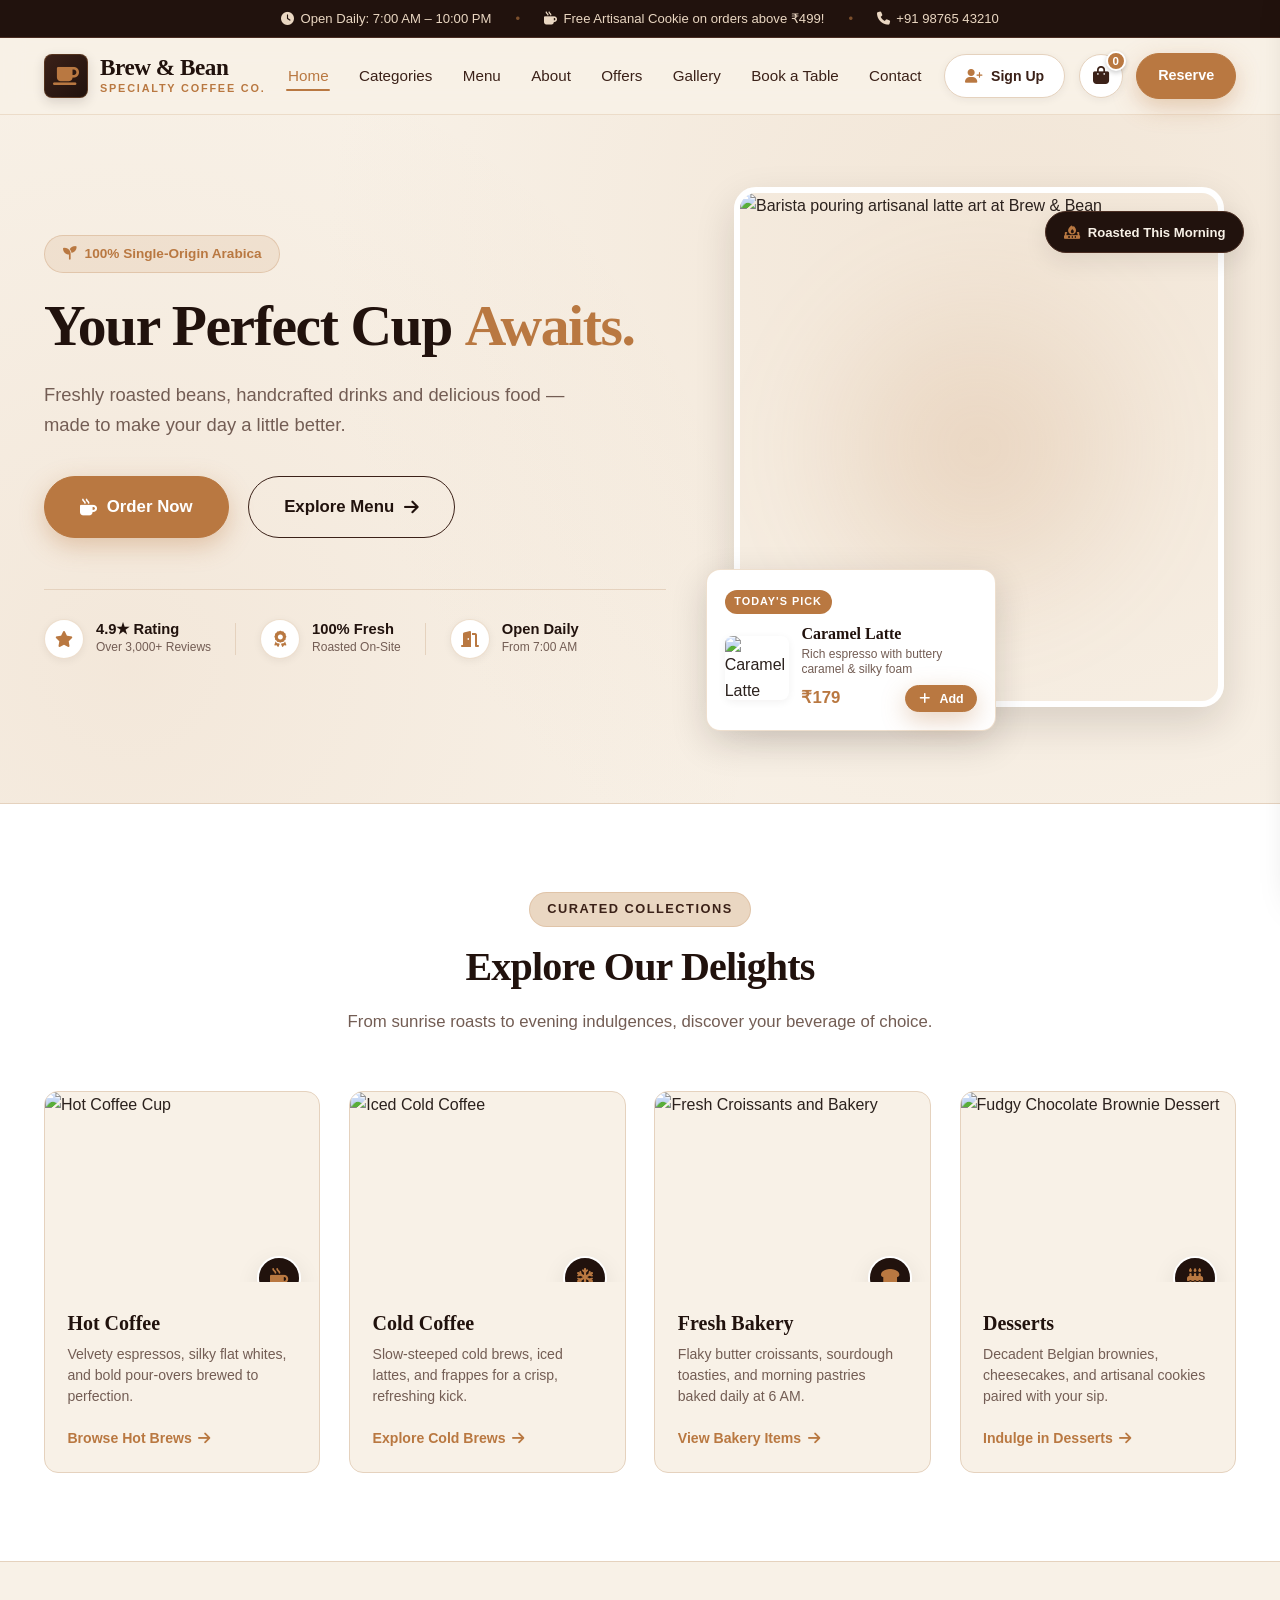
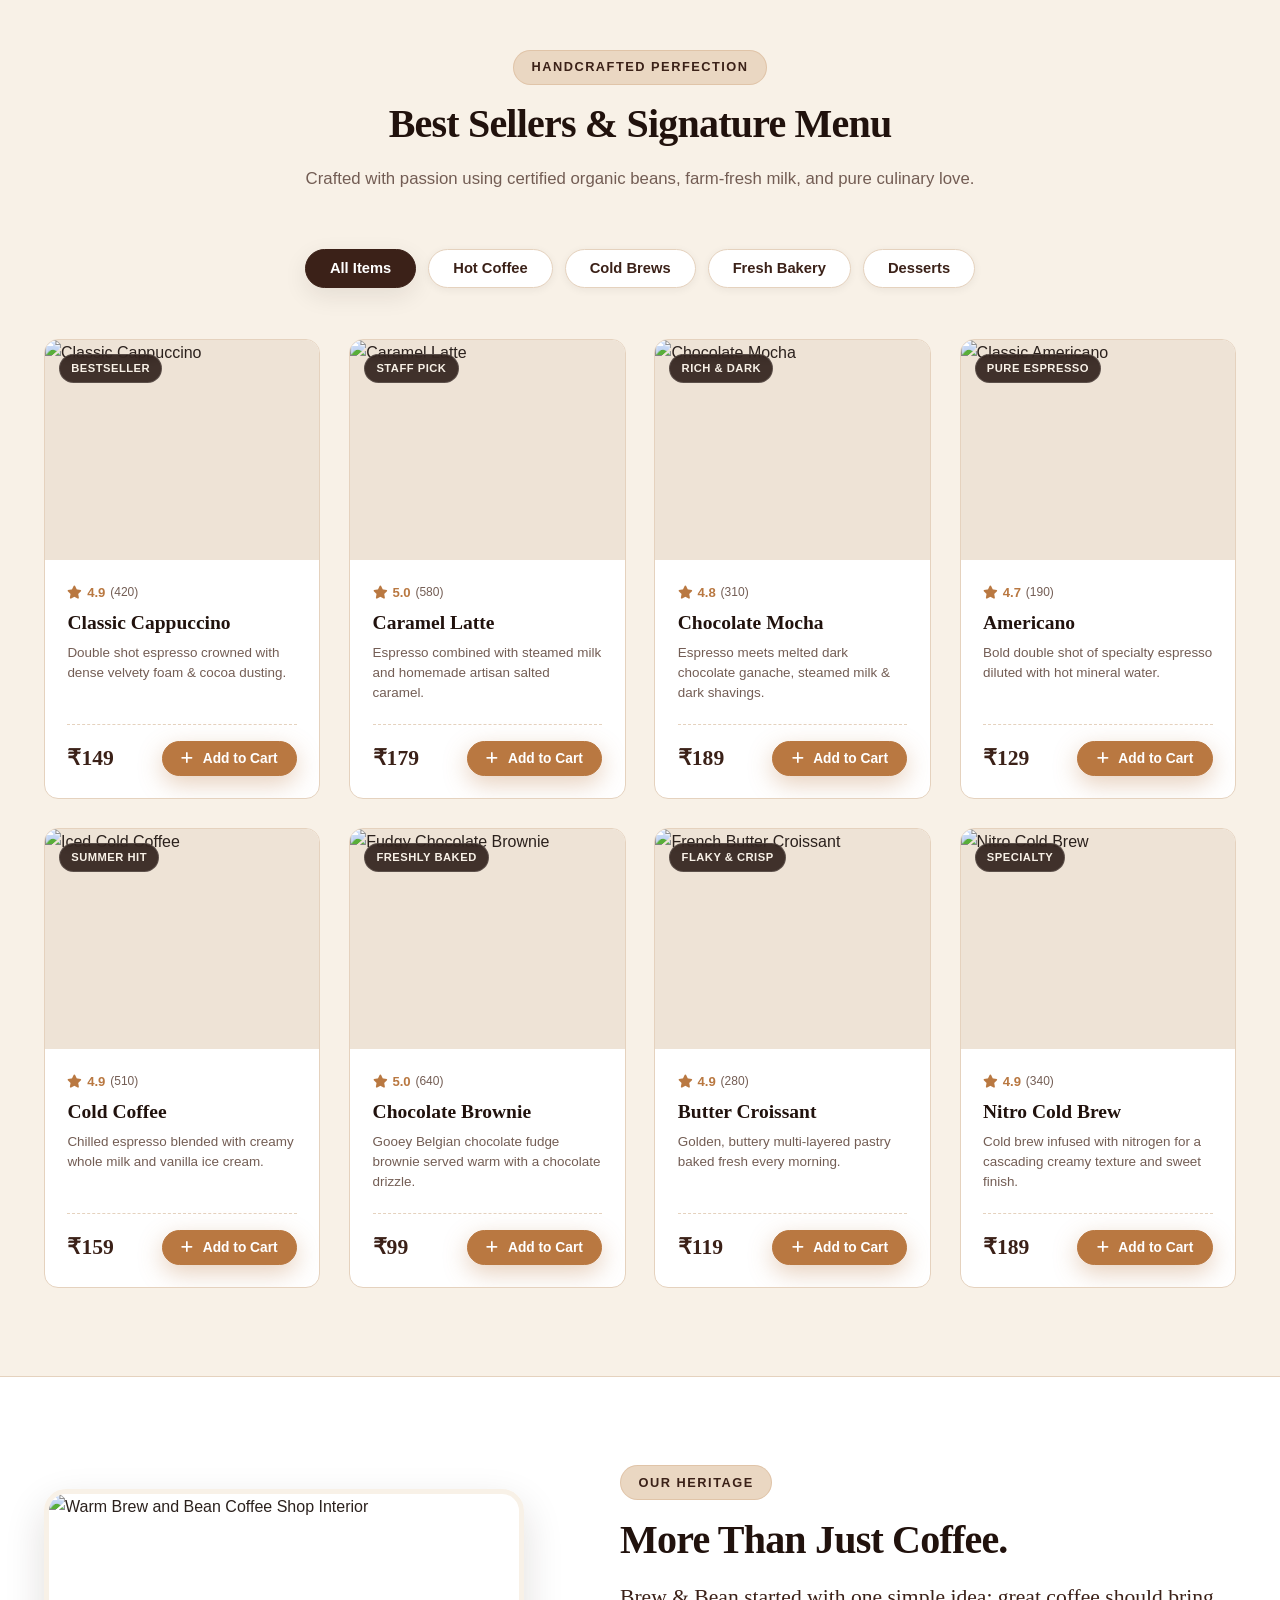
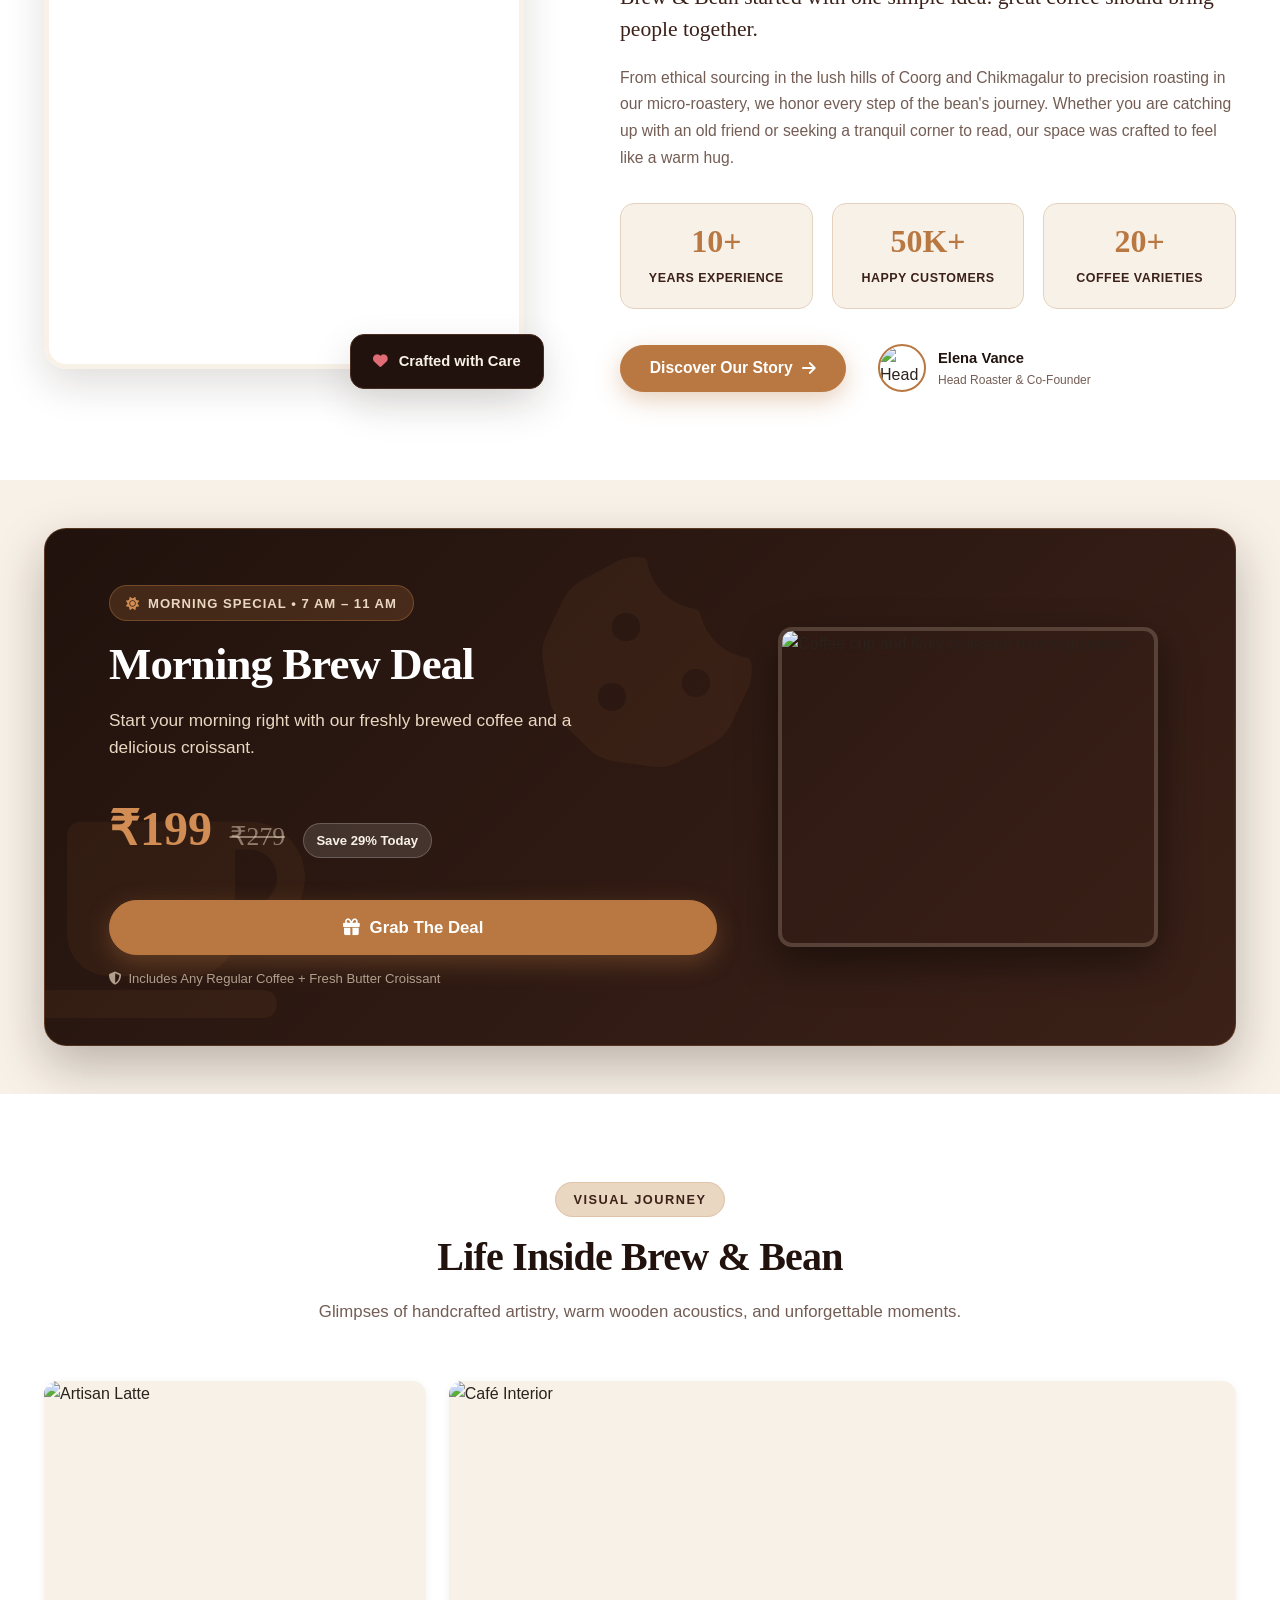
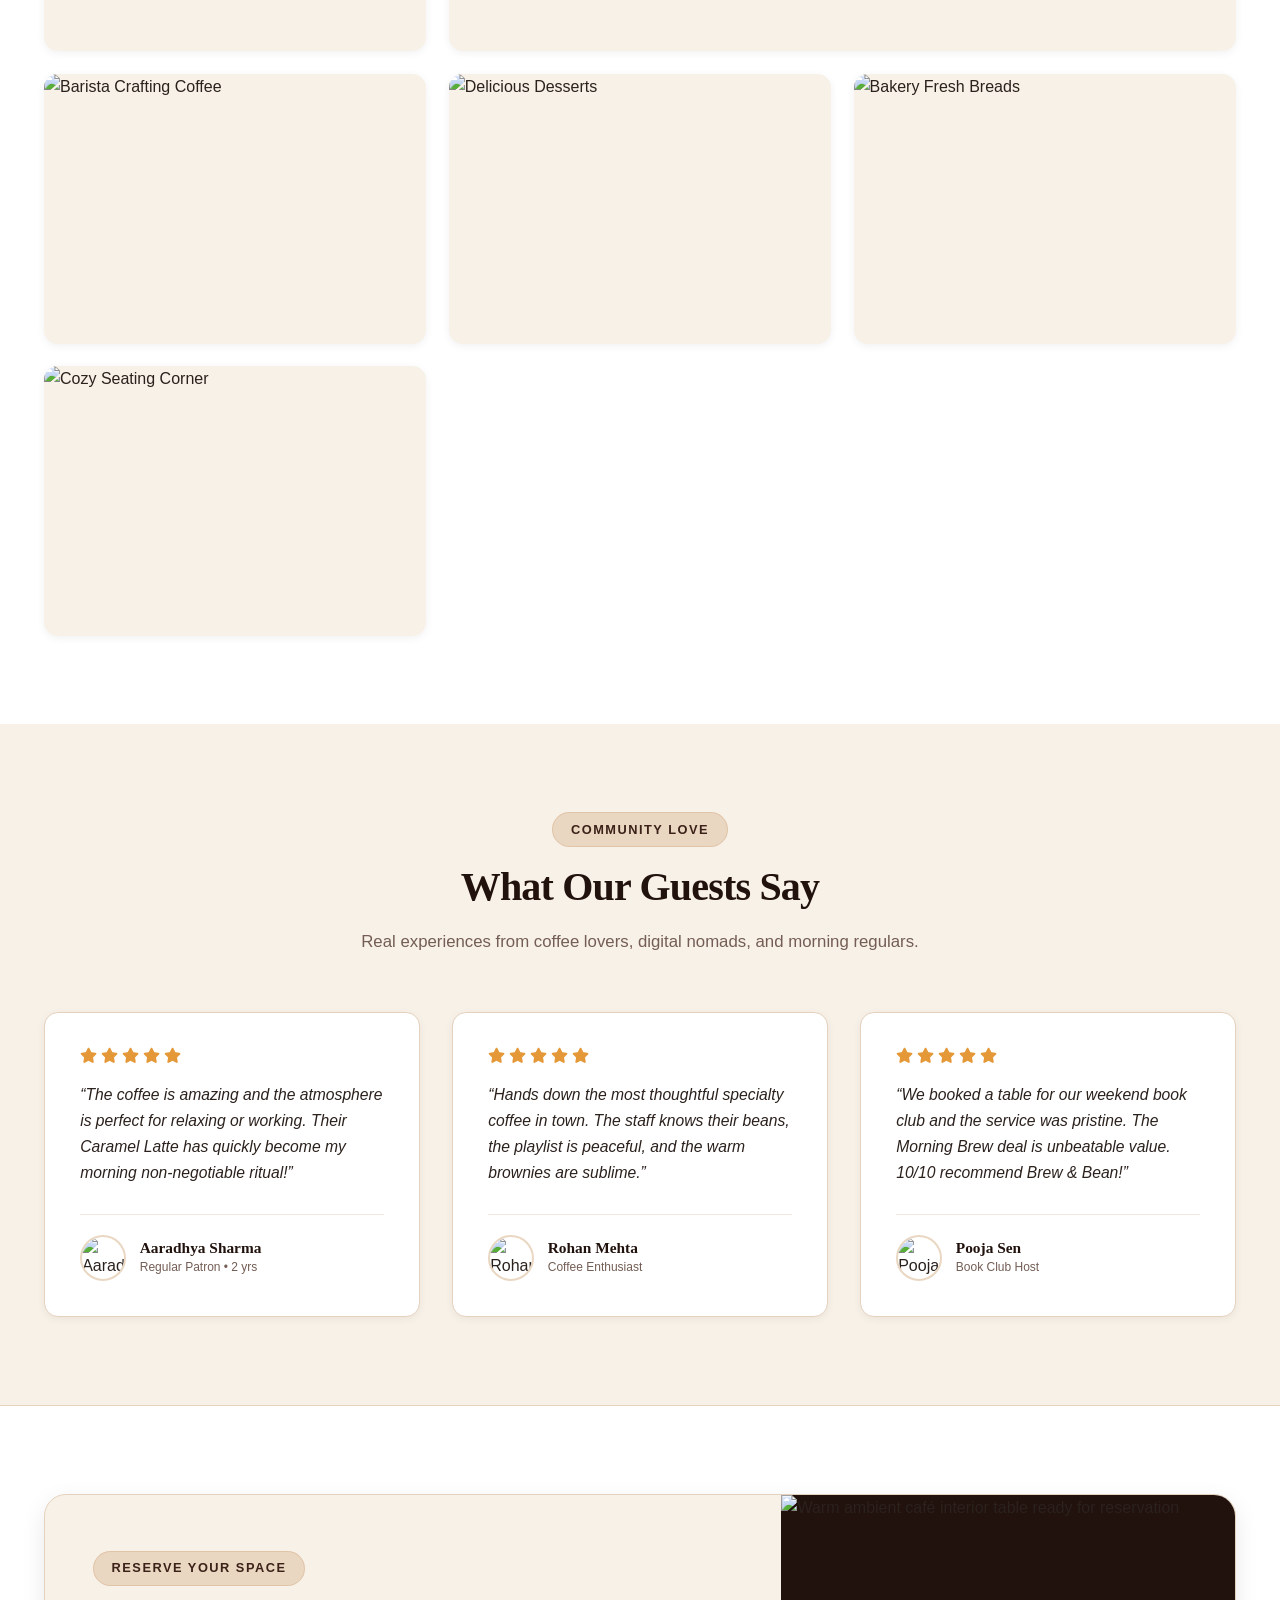
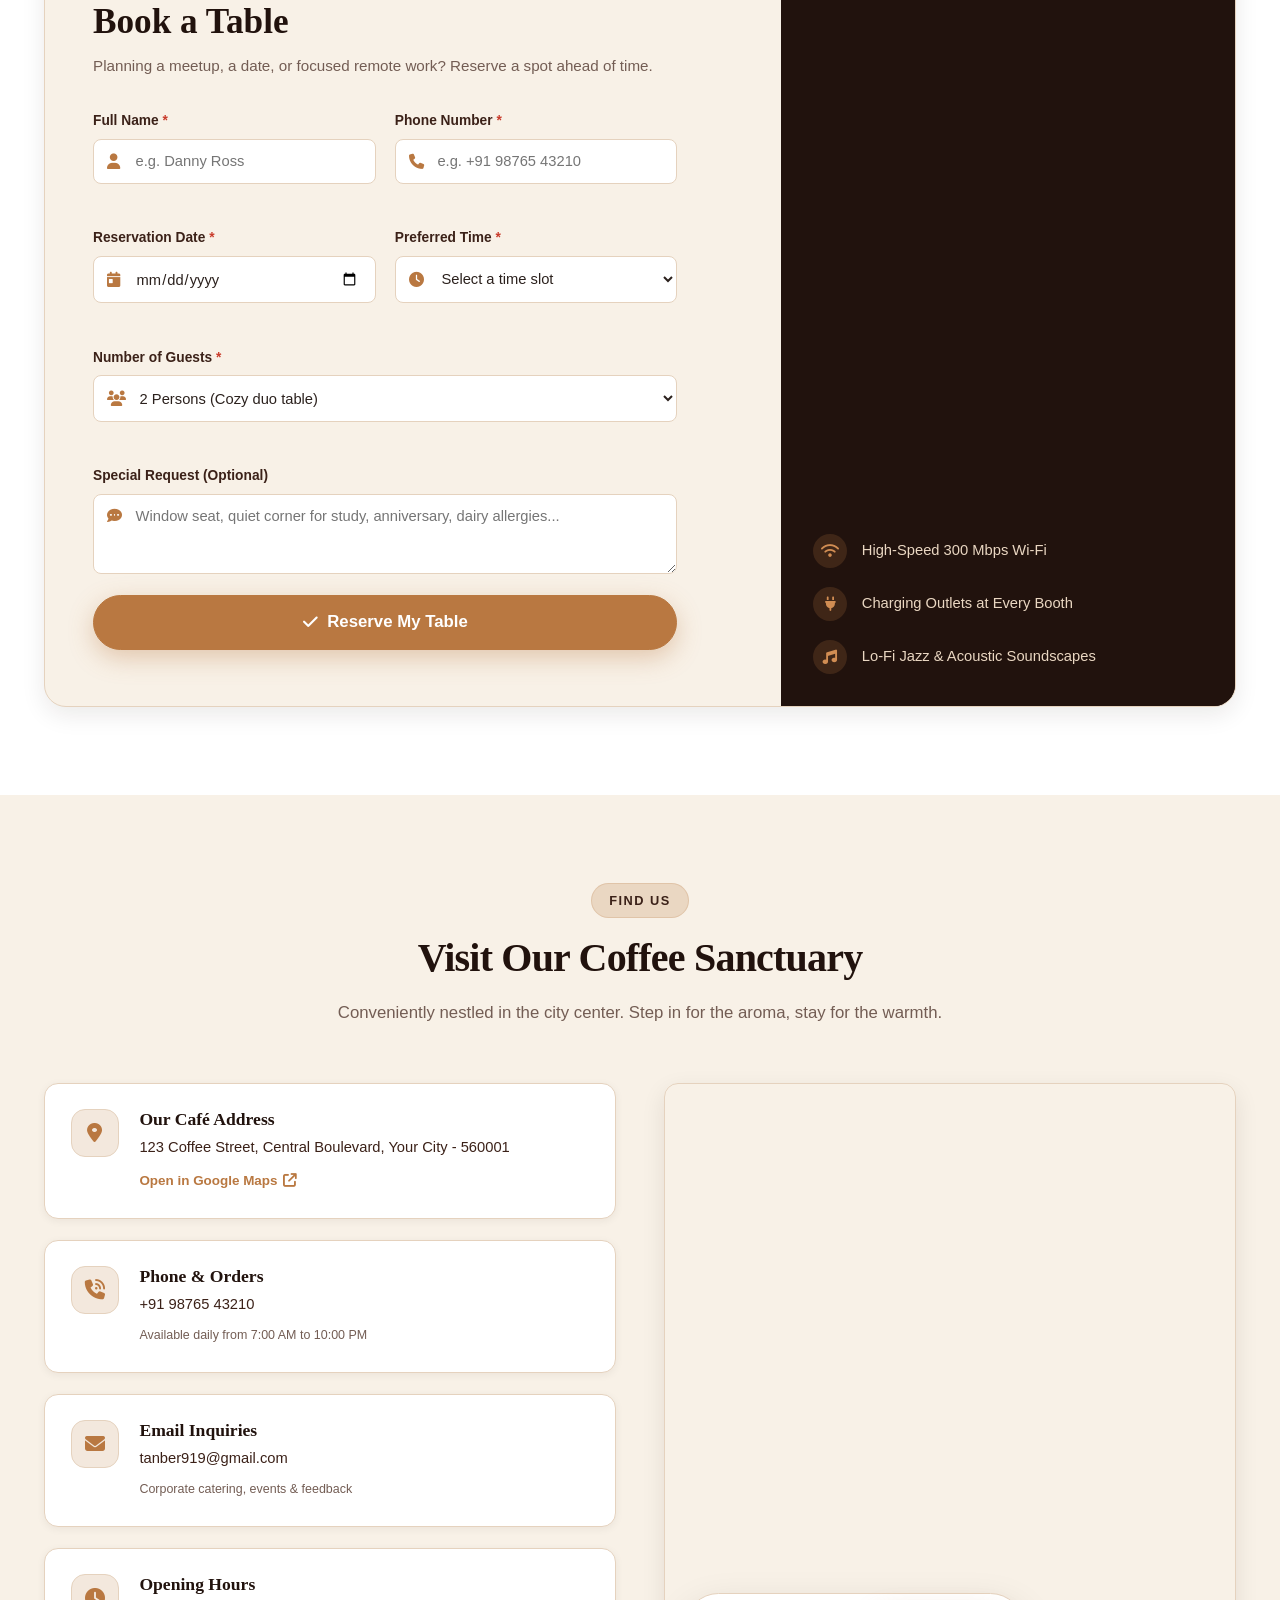
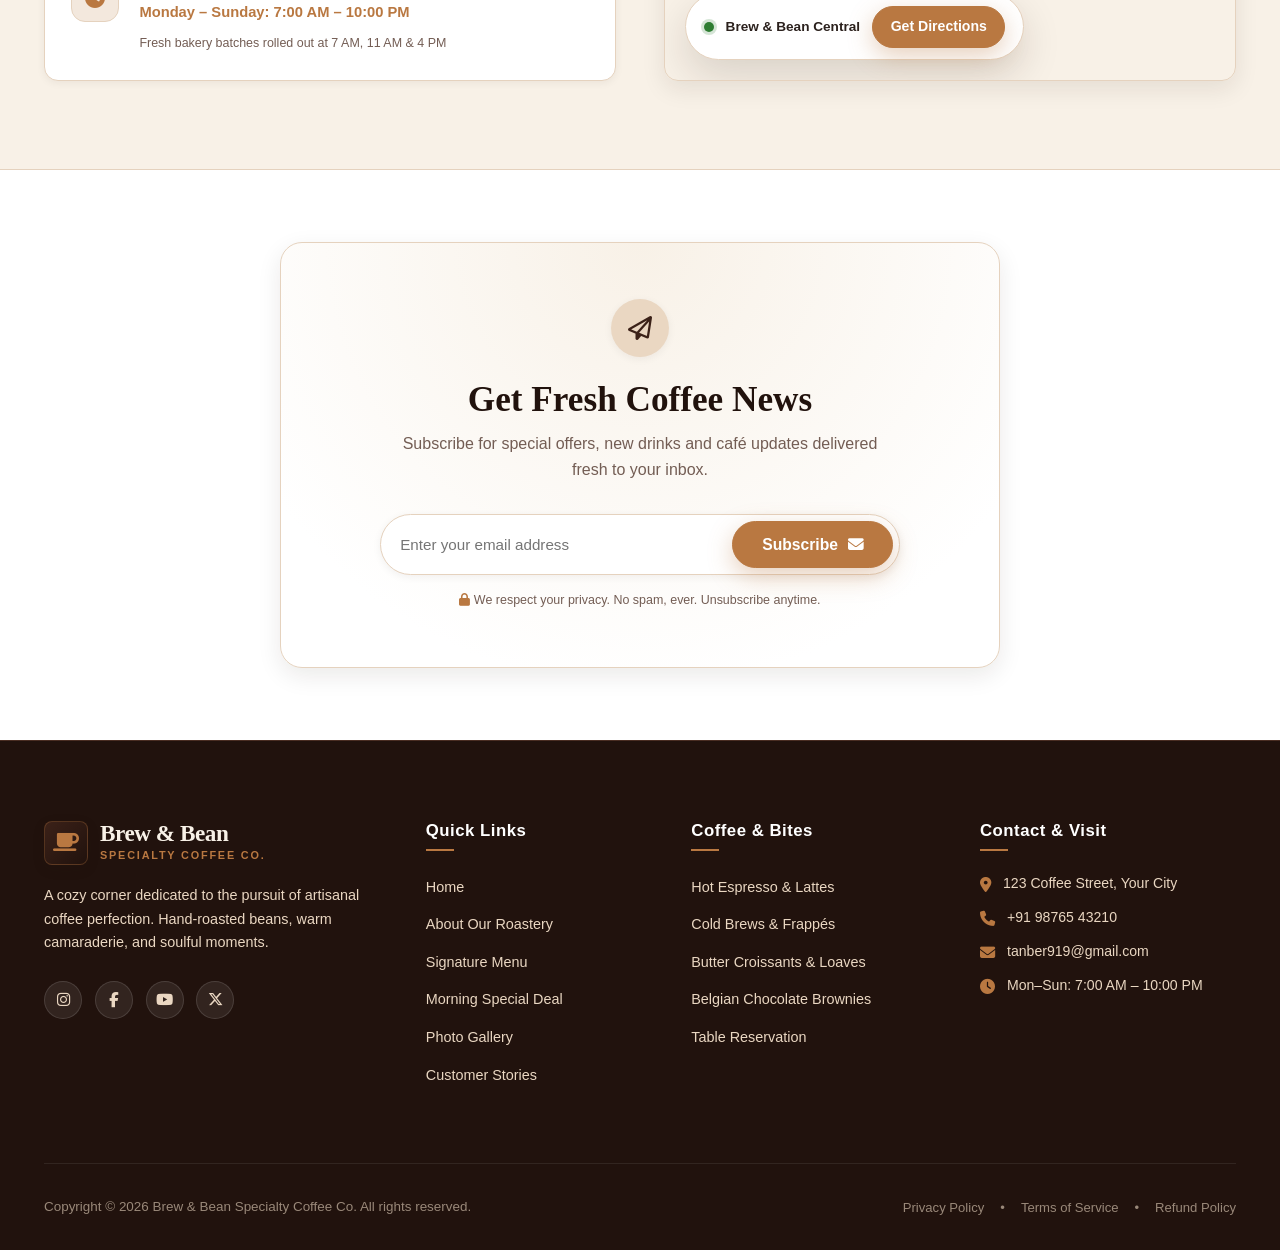
==== commit 6fbbd3ba: "Update index.html with full mobile responsiveness & optimizations" ====
--- a/index.html
+++ b/index.html
@@ -935,7 +935,7 @@
               </div>
               <div class="contact-details">
                 <h3>Email Inquiries</h3>
-                <p><a href="mailto:hello@brewandbean.com">hello@brewandbean.com</a></p>
+                <p><a href="mailto:tanber919@gmail.com">tanber919@gmail.com</a></p>
                 <span class="contact-sub">Corporate catering, events &amp; feedback</span>
               </div>
             </div>
@@ -1065,7 +1065,7 @@
           <ul class="footer-contact">
             <li><i class="fa-solid fa-location-dot"></i> 123 Coffee Street, Your City</li>
             <li><i class="fa-solid fa-phone"></i> +91 98765 43210</li>
-            <li><i class="fa-solid fa-envelope"></i> hello@brewandbean.com</li>
+            <li><i class="fa-solid fa-envelope"></i> tanber919@gmail.com</li>
             <li><i class="fa-solid fa-clock"></i> Mon–Sun: 7:00 AM – 10:00 PM</li>
           </ul>
         </div>
@@ -1170,6 +1170,25 @@
       </div>
       <div id="orderHistoryContent" style="overflow-y: auto; flex: 1; padding-right: 4px;">
         <!-- Dynamic order history list or state states -->
+      </div>
+    </div>
+  </div>
+
+  <!-- My Table Reservations Modal -->
+  <div class="modal-overlay" id="reservationsModalOverlay" style="z-index: 99999;">
+    <div class="modal-card reservations-modal-card" style="max-width: 580px; width: 92%; text-align: left; max-height: 85vh; display: flex; flex-direction: column; padding: 2rem; position: relative;">
+      <button class="modal-close-btn" id="closeReservationsModalBtn" aria-label="Close reservations history"><i class="fa-solid fa-xmark"></i></button>
+      <div style="display: flex; align-items: center; gap: 14px; margin-bottom: 1.2rem; border-bottom: 1px solid #e5d2be; padding-bottom: 1rem;">
+        <div style="width: 48px; height: 48px; background: linear-gradient(135deg, #27ae60, var(--caramel)); border-radius: 50%; display: flex; align-items: center; justify-content: center; color: #fff; font-size: 1.3rem; box-shadow: 0 4px 12px rgba(39, 174, 96, 0.3);">
+          <i class="fa-solid fa-calendar-check"></i>
+        </div>
+        <div>
+          <h3 class="modal-title" style="margin-bottom: 2px; font-size: 1.45rem;">My Table Reservations</h3>
+          <p style="margin: 0; font-size: 0.85rem; color: var(--text-muted);" id="reservationsUserSub">Your upcoming & past table bookings</p>
+        </div>
+      </div>
+      <div id="reservationsContent" style="overflow-y: auto; flex: 1; padding-right: 4px;">
+        <!-- Dynamic reservations list or state states -->
       </div>
     </div>
   </div>
--- a/style.css
+++ b/style.css
@@ -2809,12 +2809,12 @@
     /* Mobile Nav Drawer */
     .nav-menu {
       position: fixed;
-      top: 76px;
+      top: 72px;
       left: 0;
       width: 100%;
-      height: calc(100vh - 76px);
+      height: calc(100vh - 72px);
       background-color: var(--cream);
-      padding: 2.5rem 2rem;
+      padding: 2.2rem 1.8rem;
       transform: translateY(-100%);
       opacity: 0;
       pointer-events: none;
@@ -2822,6 +2822,7 @@
       overflow-y: auto;
       border-bottom: 2px solid var(--border-color);
       box-shadow: var(--shadow-lg);
+      z-index: 9999;
     }
 
     .nav-menu.active {
@@ -2837,7 +2838,7 @@
     }
 
     .nav-link {
-      font-size: 1.3rem;
+      font-size: 1.25rem;
       font-family: var(--font-heading);
       width: 100%;
       display: block;
@@ -2848,6 +2849,7 @@
     .hero-container {
       grid-template-columns: 1fr;
       text-align: center;
+      gap: 2.5rem;
     }
 
     .hero-subtitle {
@@ -2864,7 +2866,7 @@
     }
 
     .hero-visual {
-      margin-top: 1.5rem;
+      margin-top: 1rem;
     }
 
     .todays-pick-card {
@@ -2875,7 +2877,7 @@
     /* About layout */
     .about-container {
       grid-template-columns: 1fr;
-      gap: 3rem;
+      gap: 2.5rem;
     }
 
     .about-visual {
@@ -2886,7 +2888,7 @@
     /* Offer Banner */
     .offer-banner {
       grid-template-columns: 1fr;
-      padding: 2.5rem 2rem;
+      padding: 2.2rem 1.6rem;
       text-align: center;
     }
 
@@ -2909,7 +2911,7 @@
     }
 
     .reservation-visual {
-      min-height: 260px;
+      min-height: 220px;
     }
 
     .res-img {
@@ -2931,6 +2933,7 @@
     /* Products Grid */
     .products-grid {
       grid-template-columns: repeat(2, 1fr);
+      gap: 1.5rem;
     }
 
     /* Gallery Grid */
@@ -2944,7 +2947,7 @@
     /* Footer Grid */
     .footer-grid {
       grid-template-columns: 1fr;
-      gap: 2.5rem;
+      gap: 2.2rem;
     }
     .footer-col:last-child {
       grid-column: span 1;
@@ -2954,35 +2957,59 @@
   /* Small Mobile Devices (max-width: 600px) */
   @media (max-width: 600px) {
     .section {
-      padding: 3.8rem 0;
+      padding: 3.2rem 0;
+    }
+
+    .container {
+      padding: 0 1.1rem;
+    }
+
+    .logo-text .brand-subtitle {
+      display: none;
+    }
+
+    .nav-actions {
+      gap: 0.4rem;
     }
 
     .signup-btn-text {
       display: inline;
-      font-size: 0.82rem;
+      font-size: 0.8rem;
       font-weight: 700;
     }
 
     .nav-signup-btn {
-      padding: 0.45rem 0.85rem;
-      gap: 0.35rem;
+      padding: 0.4rem 0.75rem;
+      gap: 0.3rem;
     }
 
     .section-title {
-      font-size: 2rem;
+      font-size: 1.85rem;
     }
 
     .hero-title {
-      font-size: 2.4rem;
+      font-size: 2.15rem;
+      line-height: 1.25;
+    }
+
+    .hero-buttons {
+      flex-direction: column;
+      width: 100%;
+    }
+
+    .hero-buttons .btn {
+      width: 100%;
+      justify-content: center;
     }
 
     .hero-img {
-      height: 380px;
+      height: 320px;
     }
 
     .todays-pick-card {
-      position: static;
-      margin-top: 1.5rem;
+      position: relative;
+      inset: auto;
+      margin-top: 1.2rem;
       max-width: 100%;
     }
 
@@ -2994,12 +3021,36 @@
       grid-template-columns: 1fr;
     }
 
+    .menu-filters {
+      justify-content: flex-start;
+      overflow-x: auto;
+      flex-wrap: nowrap;
+      padding-bottom: 0.6rem;
+      -webkit-overflow-scrolling: touch;
+    }
+
+    .filter-btn {
+      white-space: nowrap;
+      flex-shrink: 0;
+    }
+
     .form-row {
       grid-template-columns: 1fr;
     }
 
+    /* Prevent iOS zoom on input focus */
+    .form-group input,
+    .form-group select,
+    .form-group textarea {
+      font-size: 16px !important;
+    }
+
     .reservation-card {
-      padding: 2rem 1.4rem;
+      padding: 1.6rem 1.1rem;
+    }
+
+    .reservation-visual {
+      display: none;
     }
 
     .about-stats {
@@ -3014,15 +3065,54 @@
     }
 
     .offer-title {
+      font-size: 1.85rem;
+    }
+
+    .price-current {
       font-size: 2.1rem;
     }
 
-    .price-current {
-      font-size: 2.3rem;
-    }
-
     .cart-drawer {
+      width: 100%;
       max-width: 100%;
+      padding: 1.25rem 1rem;
+    }
+
+    /* Modals on Mobile */
+    .modal-card,
+    .story-modal-card,
+    .auth-modal-card,
+    .order-history-modal-card,
+    .reservations-modal-card,
+    .user-profile-card {
+      max-width: 94% !important;
+      width: 94% !important;
+      padding: 1.4rem 1.1rem !important;
+      max-height: 88vh !important;
+      overflow-y: auto !important;
+      margin: auto !important;
+      border-radius: 16px !important;
+    }
+
+    .modal-actions {
+      flex-direction: column;
+      gap: 8px;
+    }
+
+    .modal-actions .btn {
+      width: 100%;
+    }
+
+    .toast-container {
+      left: 12px;
+      right: 12px;
+      bottom: 12px;
+      width: auto;
+    }
+
+    .toast {
+      max-width: 100%;
+      font-size: 0.85rem;
     }
 
     .newsletter-input-group {
@@ -3035,6 +3125,7 @@
       width: 100%;
       padding: 0.6rem 0;
       text-align: center;
+      font-size: 16px !important;
     }
 
     .newsletter-input-group button {
@@ -3044,6 +3135,26 @@
     .footer-bottom {
       flex-direction: column;
       text-align: center;
+      gap: 0.75rem;
     }
   }
-}
+
+  /* Extra Small Phones (max-width: 380px) */
+  @media (max-width: 380px) {
+    .brand-title {
+      font-size: 1.15rem;
+    }
+
+    .hero-title {
+      font-size: 1.9rem;
+    }
+
+    .section-title {
+      font-size: 1.65rem;
+    }
+
+    .modal-card {
+      padding: 1.2rem 0.9rem !important;
+    }
+  }
+}
